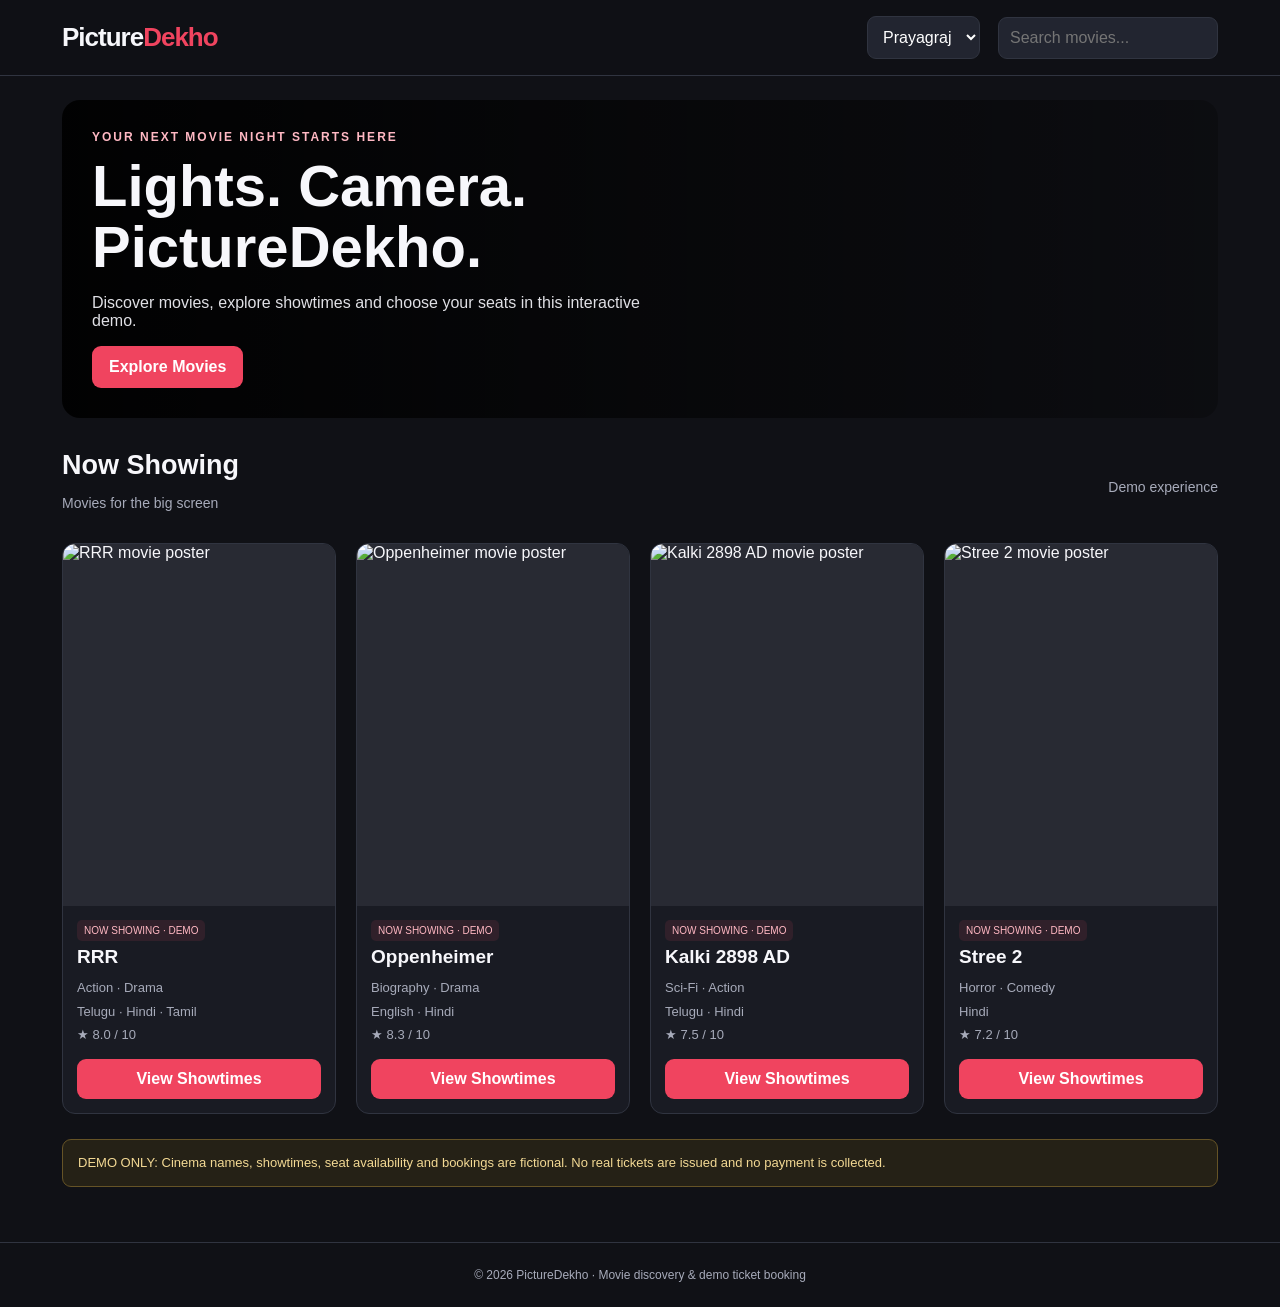
==== index.html @ c1b550b9 "Create index.html" ====
<!DOCTYPE html>
<html lang="en">
<head>
<meta charset="UTF-8">
<meta name="viewport" content="width=device-width, initial-scale=1.0">
<title>PictureDekho - Movies & Showtimes</title>
<meta name="description" content="Discover movies and explore demo cinema showtimes with PictureDekho.">

<style>
:root {
  --bg: #101116;
  --panel: #191b23;
  --panel2: #222530;
  --text: #f7f7fb;
  --muted: #a7abba;
  --red: #f0445f;
  --line: #303440;
  --green: #20a36a;
}
* { box-sizing: border-box; }
body {
  margin: 0;
  background: var(--bg);
  color: var(--text);
  font-family: Arial, Helvetica, sans-serif;
}
button, input, select { font: inherit; }
button { cursor: pointer; }
.top {
  position: sticky;
  top: 0;
  z-index: 5;
  background: rgba(16,17,22,.96);
  border-bottom: 1px solid var(--line);
}
.nav {
  max-width: 1200px;
  margin: auto;
  padding: 16px 22px;
  display: flex;
  align-items: center;
  gap: 18px;
}
.brand {
  font-size: 26px;
  font-weight: 900;
  letter-spacing: -1px;
  white-space: nowrap;
}
.brand span { color: var(--red); }
.city, .search {
  background: var(--panel2);
  border: 1px solid var(--line);
  color: white;
  padding: 11px;
  border-radius: 9px;
}
.city { margin-left: auto; }
.search { width: 220px; outline: none; }
.hero {
  max-width: 1200px;
  margin: 24px auto 10px;
  padding: 0 22px;
}
.hero-banner {
  min-height: 300px;
  border-radius: 18px;
  overflow: hidden;
  display: flex;
  align-items: end;
  padding: 30px;
  background:
    linear-gradient(90deg,rgba(0,0,0,.92),rgba(0,0,0,.25)),
    url("https://images.unsplash.com/photo-1489599849927-2ee91cede3ba?auto=format&fit=crop&w=1800&q=85")
    center/cover;
}
.eyebrow {
  color: #ffb8c3;
  text-transform: uppercase;
  font-size: 12px;
  font-weight: bold;
  letter-spacing: 2px;
}
.hero h1 {
  font-size: clamp(34px,5vw,58px);
  line-height: 1.05;
  margin: 12px 0;
}
.hero p { color: #e0e0e5; max-width: 560px; }
.primary, .secondary {
  border: 0;
  border-radius: 9px;
  padding: 12px 17px;
  font-weight: bold;
}
.primary { background: var(--red); color: white; }
.primary:hover { background: #d92e4b; }
.secondary {
  background: var(--panel2);
  color: white;
  border: 1px solid var(--line);
}
main {
  max-width: 1200px;
  margin: 32px auto;
  padding: 0 22px;
}
.section-head {
  display: flex;
  align-items: center;
  justify-content: space-between;
  margin-bottom: 18px;
  gap: 16px;
}
.section-head h2 { margin: 0; font-size: 27px; }
.section-head p { color: var(--muted); font-size: 14px; }
.muted { color: var(--muted); font-size: 14px; }
.movies {
  display: grid;
  grid-template-columns: repeat(4,minmax(0,1fr));
  gap: 20px;
}
.movie {
  background: var(--panel);
  border: 1px solid var(--line);
  border-radius: 13px;
  overflow: hidden;
  transition: transform .2s;
}
.movie:hover { transform: translateY(-4px); }
.poster {
  width: 100%;
  aspect-ratio: 3/4;
  object-fit: cover;
  display: block;
  background: #282a33;
}
.movie-info { padding: 14px; }
.movie h3 { margin: 8px 0; font-size: 19px; }
.meta {
  font-size: 13px;
  line-height: 1.8;
  color: var(--muted);
  margin-bottom: 12px;
}
.movie .primary { width: 100%; padding: 11px; }
.pill {
  font-size: 10px;
  background: #30202a;
  color: #ffb8c3;
  border-radius: 5px;
  padding: 5px 7px;
}
.notice {
  margin: 25px 0;
  background: #252116;
  border: 1px solid #655326;
  color: #f3d994;
  padding: 13px 15px;
  border-radius: 9px;
  font-size: 13px;
  line-height: 1.6;
}
.booking {
  display: none;
  margin-top: 28px;
  padding: 22px;
  background: var(--panel);
  border: 1px solid var(--line);
  border-radius: 15px;
}
.booking.show { display: block; }
.booking-top {
  display: flex;
  justify-content: space-between;
  gap: 12px;
  align-items: start;
}
.booking h2 { margin: 0 0 8px; }
.cinemas { display: grid; gap: 12px; margin-top: 18px; }
.cinema {
  background: #20222c;
  border: 1px solid var(--line);
  border-radius: 10px;
  padding: 15px;
}
.cinema-head {
  display: flex;
  justify-content: space-between;
  gap: 12px;
  margin-bottom: 13px;
  font-weight: bold;
}
.shows { display: flex; gap: 9px; flex-wrap: wrap; }
.showtime {
  border: 1px solid #3b8068;
  background: #142a23;
  color: #81e4bb;
  border-radius: 8px;
  padding: 10px 13px;
}
.showtime.active {
  background: var(--green);
  color: white;
}
.seat-area {
  display: none;
  margin-top: 22px;
  border-top: 1px solid var(--line);
  padding-top: 22px;
}
.seat-area.show { display: block; }
.screen {
  height: 7px;
  max-width: 520px;
  margin: 24px auto 10px;
  border-radius: 100%;
  background: #c9d4e8;
  box-shadow: 0 7px 22px #7ea7ff55;
}
.screen-label {
  text-align: center;
  color: var(--muted);
  font-size: 11px;
  letter-spacing: 2px;
}
.seats {
  display: grid;
  grid-template-columns: repeat(10,minmax(24px,36px));
  justify-content: center;
  gap: 8px;
  margin: 24px auto;
}
.seat {
  aspect-ratio: 1;
  border: 1px solid #267e5b;
  border-radius: 6px;
  background: #173d30;
  color: #c5ffe5;
  font-size: 11px;
  padding: 0;
}
.seat.booked {
  background: #6e303a;
  border-color: #a74452;
  color: white;
  cursor: not-allowed;
  font-size: 9px;
}
.seat.selected {
  background: #456be5;
  border-color: #91aaff;
  color: white;
}
.legend {
  display: flex;
  justify-content: center;
  gap: 17px;
  flex-wrap: wrap;
  color: var(--muted);
  font-size: 12px;
}
.legend span { display: flex; align-items: center; gap: 6px; }
.key {
  width: 11px;
  height: 11px;
  border-radius: 3px;
  display: inline-block;
}
.summary {
  max-width: 580px;
  margin: 18px auto 0;
  background: #222530;
  border-radius: 10px;
  padding: 15px;
  display: flex;
  align-items: center;
  justify-content: space-between;
  gap: 12px;
  flex-wrap: wrap;
}
.summary strong { font-size: 20px; }
.footer {
  border-top: 1px solid var(--line);
  margin-top: 55px;
  padding: 25px;
  text-align: center;
  color: var(--muted);
  font-size: 12px;
}
.toast {
  position: fixed;
  bottom: 20px;
  left: 50%;
  transform: translateX(-50%);
  background: white;
  color: #15151b;
  padding: 13px 18px;
  border-radius: 9px;
  box-shadow: 0 10px 40px #0008;
  display: none;
  z-index: 10;
  max-width: 90%;
}
.toast.show { display: block; }
@media(max-width:850px) {
  .movies { grid-template-columns: repeat(2,minmax(0,1fr)); }
  .search { width: 150px; }
  .hero-banner { min-height: 250px; }
}
@media(max-width:520px) {
  .nav { padding: 13px; gap: 10px; flex-wrap: wrap; }
  .brand { font-size: 22px; }
  .city { margin-left: auto; }
  .search { order: 3; width: 100%; }
  .hero, main { padding: 0 13px; }
  .hero-banner { padding: 20px; min-height: 250px; }
  .movies { gap: 12px; }
  .movie-info { padding: 10px; }
  .movie h3 { font-size: 16px; }
  .booking { padding: 14px; }
  .seats {
    gap: 5px;
    grid-template-columns: repeat(10,minmax(22px,30px));
  }
  .seat { font-size: 10px; }
  .seat.booked { font-size: 8px; }
}
</style>
</head>

<body>

<header class="top">
  <nav class="nav">
    <div class="brand">Picture<span>Dekho</span></div>
    <select class="city" aria-label="Select city">
      <option>Prayagraj</option>
      <option>Lucknow</option>
      <option>Delhi</option>
      <option>Mumbai</option>
    </select>
    <input class="search" id="search" placeholder="Search movies..." aria-label="Search movies">
  </nav>
</header>

<section class="hero">
  <div class="hero-banner">
    <div>
      <div class="eyebrow">Your next movie night starts here</div>
      <h1>Lights. Camera.<br>PictureDekho.</h1>
      <p>Discover movies, explore showtimes and choose your seats in this interactive demo.</p>
      <button class="primary" onclick="document.getElementById('movies-title').scrollIntoView({behavior:'smooth'})">
        Explore Movies
      </button>
    </div>
  </div>
</section>

<main>
  <div class="section-head">
    <div>
      <h2 id="movies-title">Now Showing</h2>
      <p>Movies for the big screen</p>
    </div>
    <span class="muted">Demo experience</span>
  </div>

  <div class="movies" id="movies"></div>

  <div class="notice">
    DEMO ONLY: Cinema names, showtimes, seat availability and bookings are fictional.
    No real tickets are issued and no payment is collected.
  </div>

  <section class="booking" id="booking">
    <div class="booking-top">
      <div>
        <h2 id="booking-title">Choose a show</h2>
        <div class="muted" id="booking-subtitle">Select a cinema and showtime.</div>
      </div>
      <button class="secondary" onclick="closeBooking()">Close ✕</button>
    </div>

    <div class="cinemas" id="cinemas"></div>

    <div class="seat-area" id="seat-area">
      <h3 id="seat-heading">Choose your seats</h3>
      <div class="muted" id="seat-subheading">Available seats show only their seat number.</div>

      <div class="screen"></div>
      <div class="screen-label">SCREEN THIS WAY</div>

      <div class="seats" id="seats"></div>

      <div class="legend">
        <span><i class="key" style="background:#173d30;border:1px solid #267e5b"></i>Available</span>
        <span><i class="key" style="background:#6e303a"></i>Booked</span>
        <span><i class="key" style="background:#456be5"></i>Your selection</span>
      </div>

      <div class="summary">
        <div>
          <div class="muted" id="selected-label">No seats selected</div>
          <strong id="total">₹0</strong>
        </div>
        <button class="primary" onclick="confirmBooking()">Confirm demo booking</button>
      </div>
    </div>
  </section>
</main>

<footer class="footer">
  © 2026 PictureDekho · Movie discovery & demo ticket booking
</footer>
<div class="toast" id="toast"></div>

<script>
const movies = [
  {
    id: 1,
    title: "RRR",
    genre: "Action · Drama",
    language: "Telugu · Hindi · Tamil",
    rating: "8.0",
    poster: "https://image.tmdb.org/t/p/w500/wE0I6efAW4cDDmZQWtwD7q5L3j9.jpg"
  },
  {
    id: 2,
    title: "Oppenheimer",
    genre: "Biography · Drama",
    language: "English · Hindi",
    rating: "8.3",
    poster: "https://image.tmdb.org/t/p/w500/ptpr0kGAckfQkJeJIt8st5dglvd.jpg"
  },
  {
    id: 3,
    title: "Kalki 2898 AD",
    genre: "Sci-Fi · Action",
    language: "Telugu · Hindi",
    rating: "7.5",
    poster: "https://image.tmdb.org/t/p/w500/1k4gp0z6Y1H8QJ9pV5w0Q7l3xVQ.jpg"
  },
  {
    id: 4,
    title: "Stree 2",
    genre: "Horror · Comedy",
    language: "Hindi",
    rating: "7.2",
    poster: "https://image.tmdb.org/t/p/w500/4W7g8rT5Q0xZ9fJ2k6vL3bN1mPA.jpg"
  }
];

const cinemas = ["Vedant PVR", "Ashish Palace", "Sangam Palace"];
const times = ["11:00 AM", "2:30 PM", "6:00 PM", "9:15 PM"];

let currentMovie = null;
let currentCinema = "";
let currentTime = "";
let selected = new Set();
let booked = {};
const price = 180;

function loadMovies(filter = "") {
  const root = document.getElementById("movies");
  root.innerHTML = "";

  const found = movies.filter(m =>
    m.title.toLowerCase().includes(filter.toLowerCase())
  );

  if (!found.length) {
    root.innerHTML = '<div class="muted">No movies match your search.</div>';
    return;
  }

  found.forEach(m => {
    const card = document.createElement("article");
    card.className = "movie";

    card.innerHTML = `
      <img class="poster"
        src="${m.poster}"
        alt="${m.title} movie poster"
        loading="lazy"
        onerror="this.onerror=null;this.src='https://images.unsplash.com/photo-1489599849927-2ee91cede3ba?auto=format&fit=crop&w=700&q=80'">

      <div class="movie-info">
        <span class="pill">NOW SHOWING · DEMO</span>
        <h3>${m.title}</h3>
        <div class="meta">
          ${m.genre}<br>
          ${m.language}<br>
          ★ ${m.rating} / 10
        </div>
        <button class="primary" onclick="openMovie(${m.id})">
          View Showtimes
        </button>
      </div>
    `;

    root.appendChild(card);
  });
}

function openMovie(id) {
  currentMovie = movies.find(m => m.id === id);
  selected.clear();

  document.getElementById("booking").classList.add("show");
  document.getElementById("booking-title").textContent =
    currentMovie.title + " — Showtimes";

  document.getElementById("booking-subtitle").textContent =
    currentMovie.genre + " · Fictional demo listings";

  document.getElementById("seat-area").classList.remove("show");

  document.getElementById("cinemas").innerHTML = cinemas.map((c, i) => `
    <div class="cinema">
      <div class="cinema-head">
        <span>${c}</span>
        <span class="muted">Screen ${i + 1} · Demo</span>
      </div>
      <div class="shows">
        ${times.map(t => `
          <button class="showtime" onclick="chooseShow('${c}','${t}',this)">
            ${t}
          </button>
        `).join("")}
      </div>
    </div>
  `).join("");

  document.getElementById("booking").scrollIntoView({
    behavior: "smooth",
    block: "start"
  });
}

function chooseShow(cinema, time, button) {
  currentCinema = cinema;
  currentTime = time;
  selected.clear();

  document.querySelectorAll(".showtime").forEach(b =>
    b.classList.remove("active")
  );

  button.classList.add("active");
  document.getElementById("seat-area").classList.add("show");

  document.getElementById("seat-heading").textContent =
    cinema + " · " + time;

  document.getElementById("seat-subheading").textContent =
    "Movie: " + currentMovie.title + " · ₹" + price + " per seat · Demo only";

  renderSeats();

  document.getElementById("seat-area").scrollIntoView({
    behavior: "smooth",
    block: "nearest"
  });
}

function showKey() {
  return currentMovie.id + "|" + currentCinema + "|" + currentTime;
}

function renderSeats() {
  const root = document.getElementById("seats");
  root.innerHTML = "";

  const key = showKey();

  if (!booked[key]) {
    booked[key] = new Set(["A3", "B7", "C5", "D2", "E9", "F4"]);
  }

  const rows = "ABCDEF";

  for (const r of rows) {
    for (let n = 1; n <= 10; n++) {
      const id = r + n;
      const b = document.createElement("button");

      b.className = "seat";
      b.textContent = id;
      b.setAttribute("aria-label", "Seat " + id);

      if (booked[key].has(id)) {
        b.classList.add("booked");
        b.textContent = "BOOKED";
        b.disabled = true;
        b.title = "This seat is booked in the demo";
      } else if (selected.has(id)) {
        b.classList.add("selected");
        b.title = "Click to deselect";
      } else {
        b.title = "Available seat " + id;
      }

      b.onclick = () => {
        if (selected.has(id)) {
          selected.delete(id);
        } else {
          selected.add(id);
        }
        renderSeats();
      };

      root.appendChild(b);
    }
  }

  document.getElementById("selected-label").textContent =
    selected.size ? Array.from(selected).sort().join(", ") : "No seats selected";

  document.getElementById("total").textContent =
    "₹" + (selected.size * price);
}

function confirmBooking() {
  if (!selected.size) {
    toast("Please select at least one available seat.");
    return;
  }

  const key = showKey();
  const seats = Array.from(selected).sort();

  selected.forEach(s => booked[key].add(s));

  const code = "PD" + Math.random().toString(36).slice(2, 7).toUpperCase();

  selected.clear();
  renderSeats();

  toast(
    "Demo booking confirmed! " + seats.join(", ") +
    " · Booking ID " + code
  );

  document.getElementById("booking-subtitle").textContent =
    "Demo booking saved in this page · " + currentCinema + " · " + currentTime;
}

function closeBooking() {
  document.getElementById("booking").classList.remove("show");
}

let toastTimer;

function toast(msg) {
  const t = document.getElementById("toast");
  t.textContent = msg;
  t.classList.add("show");

  clearTimeout(toastTimer);
  toastTimer = setTimeout(() => t.classList.remove("show"), 3500);
}

document.getElementById("search").addEventListener("input", e => {
  loadMovies(e.target.value);
});

loadMovies();
</script>
</body>
</html>
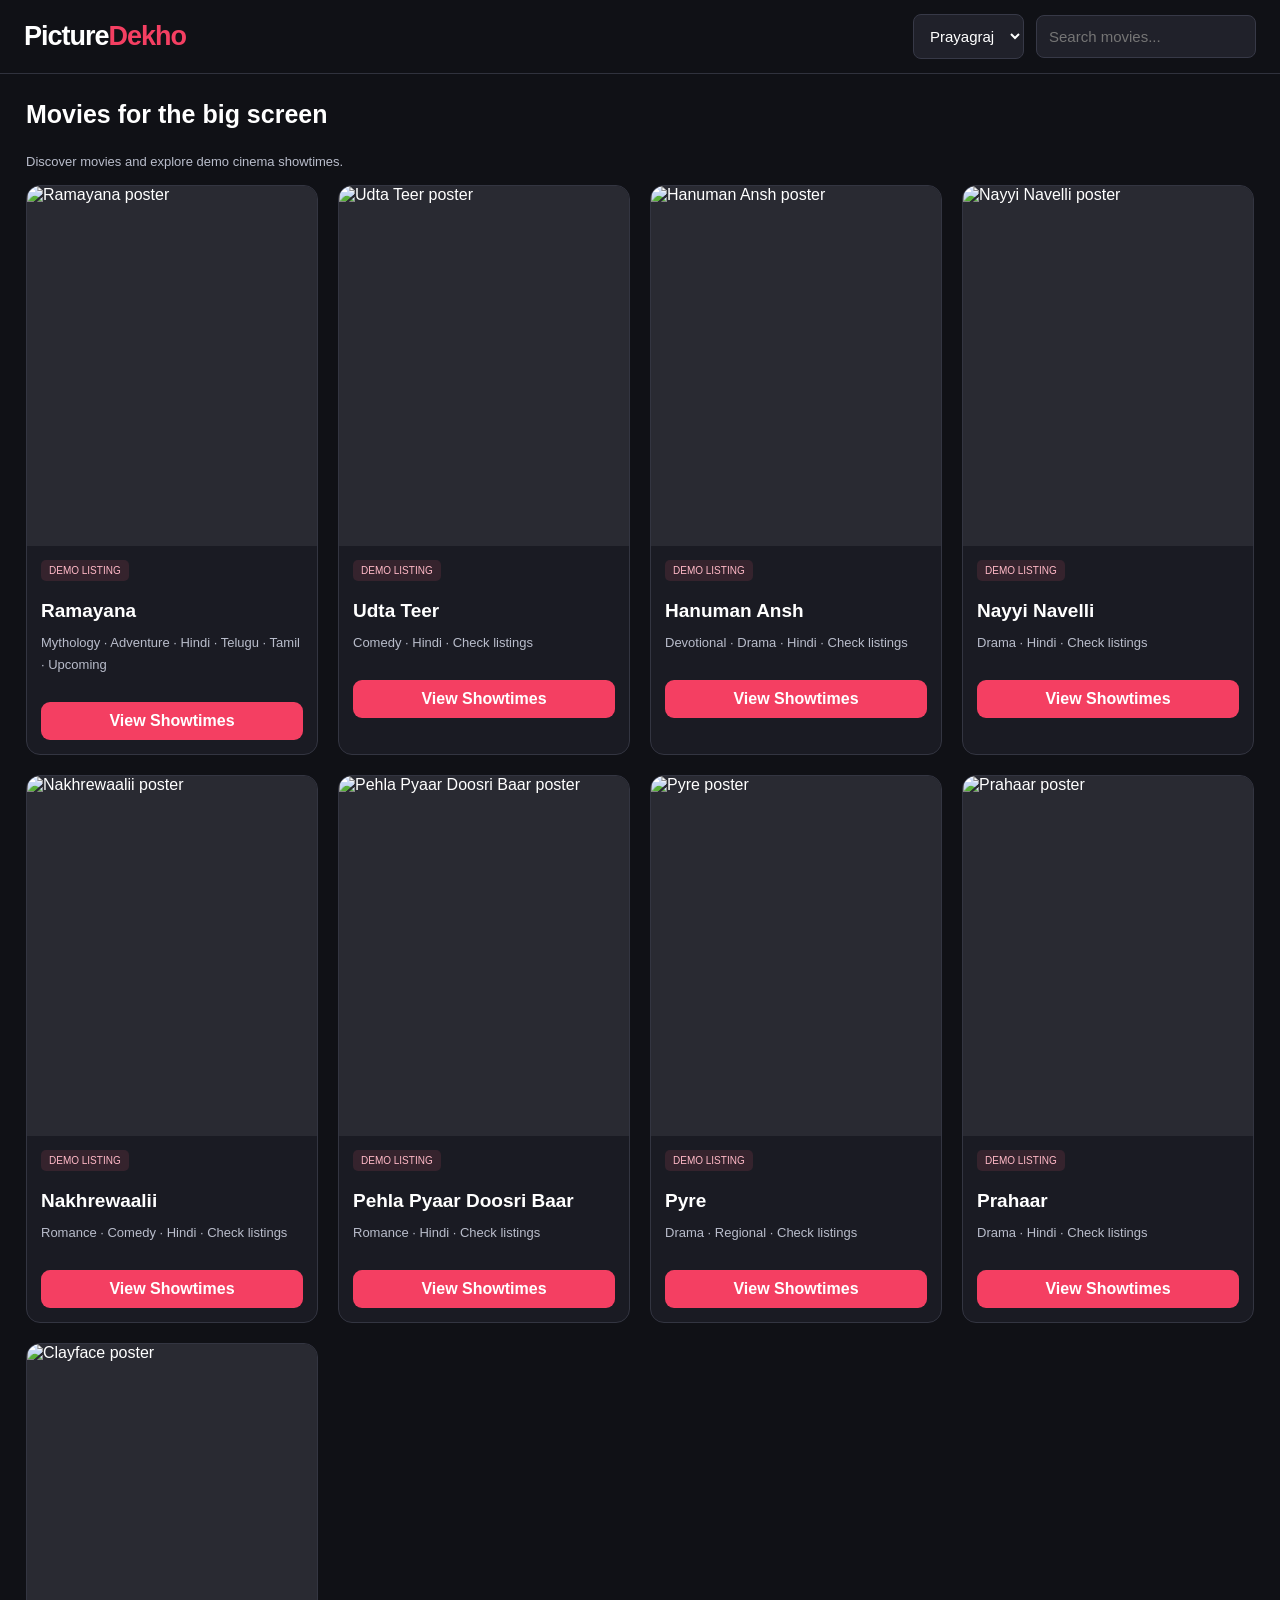
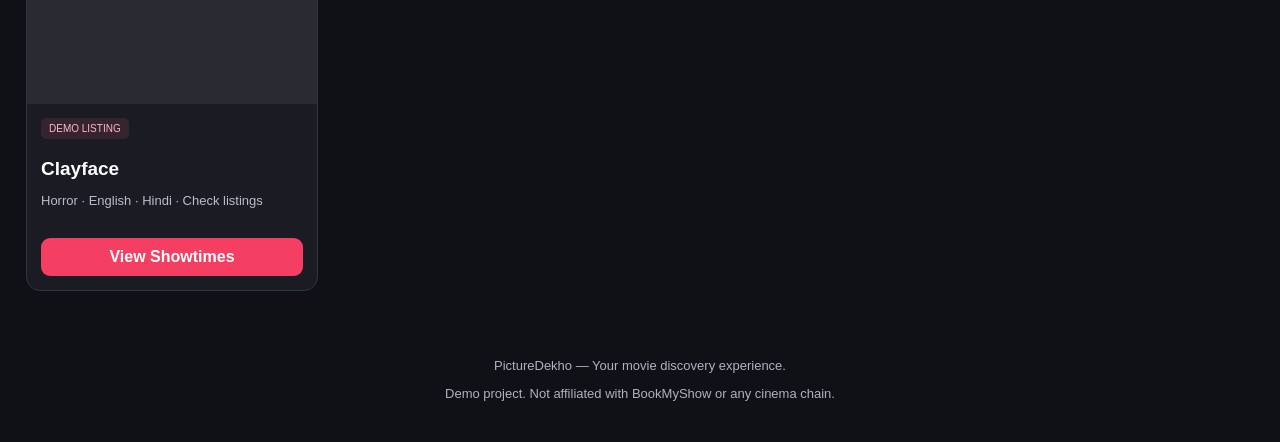
==== commit fe2c07cd: "Update index.html" ====
--- a/index.html
+++ b/index.html
@@ -2,671 +2,538 @@
 <!DOCTYPE html>
 <html lang="en">
 <head>
-<meta charset="UTF-8">
-<meta name="viewport" content="width=device-width, initial-scale=1.0">
-<title>PictureDekho - Movies & Showtimes</title>
-<meta name="description" content="Discover movies and explore demo cinema showtimes with PictureDekho.">
-
-<style>
-:root {
-  --bg: #101116;
-  --panel: #191b23;
-  --panel2: #222530;
-  --text: #f7f7fb;
-  --muted: #a7abba;
-  --red: #f0445f;
-  --line: #303440;
-  --green: #20a36a;
-}
-* { box-sizing: border-box; }
-body {
-  margin: 0;
-  background: var(--bg);
-  color: var(--text);
-  font-family: Arial, Helvetica, sans-serif;
-}
-button, input, select { font: inherit; }
-button { cursor: pointer; }
-.top {
-  position: sticky;
-  top: 0;
-  z-index: 5;
-  background: rgba(16,17,22,.96);
-  border-bottom: 1px solid var(--line);
-}
-.nav {
-  max-width: 1200px;
-  margin: auto;
-  padding: 16px 22px;
-  display: flex;
-  align-items: center;
-  gap: 18px;
-}
-.brand {
-  font-size: 26px;
-  font-weight: 900;
-  letter-spacing: -1px;
-  white-space: nowrap;
-}
-.brand span { color: var(--red); }
-.city, .search {
-  background: var(--panel2);
-  border: 1px solid var(--line);
-  color: white;
-  padding: 11px;
-  border-radius: 9px;
-}
-.city { margin-left: auto; }
-.search { width: 220px; outline: none; }
-.hero {
-  max-width: 1200px;
-  margin: 24px auto 10px;
-  padding: 0 22px;
-}
-.hero-banner {
-  min-height: 300px;
-  border-radius: 18px;
-  overflow: hidden;
-  display: flex;
-  align-items: end;
-  padding: 30px;
-  background:
-    linear-gradient(90deg,rgba(0,0,0,.92),rgba(0,0,0,.25)),
-    url("https://images.unsplash.com/photo-1489599849927-2ee91cede3ba?auto=format&fit=crop&w=1800&q=85")
-    center/cover;
-}
-.eyebrow {
-  color: #ffb8c3;
-  text-transform: uppercase;
-  font-size: 12px;
-  font-weight: bold;
-  letter-spacing: 2px;
-}
-.hero h1 {
-  font-size: clamp(34px,5vw,58px);
-  line-height: 1.05;
-  margin: 12px 0;
-}
-.hero p { color: #e0e0e5; max-width: 560px; }
-.primary, .secondary {
-  border: 0;
-  border-radius: 9px;
-  padding: 12px 17px;
-  font-weight: bold;
-}
-.primary { background: var(--red); color: white; }
-.primary:hover { background: #d92e4b; }
-.secondary {
-  background: var(--panel2);
-  color: white;
-  border: 1px solid var(--line);
-}
-main {
-  max-width: 1200px;
-  margin: 32px auto;
-  padding: 0 22px;
-}
-.section-head {
-  display: flex;
-  align-items: center;
-  justify-content: space-between;
-  margin-bottom: 18px;
-  gap: 16px;
-}
-.section-head h2 { margin: 0; font-size: 27px; }
-.section-head p { color: var(--muted); font-size: 14px; }
-.muted { color: var(--muted); font-size: 14px; }
-.movies {
-  display: grid;
-  grid-template-columns: repeat(4,minmax(0,1fr));
-  gap: 20px;
-}
-.movie {
-  background: var(--panel);
-  border: 1px solid var(--line);
-  border-radius: 13px;
-  overflow: hidden;
-  transition: transform .2s;
-}
-.movie:hover { transform: translateY(-4px); }
-.poster {
-  width: 100%;
-  aspect-ratio: 3/4;
-  object-fit: cover;
-  display: block;
-  background: #282a33;
-}
-.movie-info { padding: 14px; }
-.movie h3 { margin: 8px 0; font-size: 19px; }
-.meta {
-  font-size: 13px;
-  line-height: 1.8;
-  color: var(--muted);
-  margin-bottom: 12px;
-}
-.movie .primary { width: 100%; padding: 11px; }
-.pill {
-  font-size: 10px;
-  background: #30202a;
-  color: #ffb8c3;
-  border-radius: 5px;
-  padding: 5px 7px;
-}
-.notice {
-  margin: 25px 0;
-  background: #252116;
-  border: 1px solid #655326;
-  color: #f3d994;
-  padding: 13px 15px;
-  border-radius: 9px;
-  font-size: 13px;
-  line-height: 1.6;
-}
-.booking {
-  display: none;
-  margin-top: 28px;
-  padding: 22px;
-  background: var(--panel);
-  border: 1px solid var(--line);
-  border-radius: 15px;
-}
-.booking.show { display: block; }
-.booking-top {
-  display: flex;
-  justify-content: space-between;
-  gap: 12px;
-  align-items: start;
-}
-.booking h2 { margin: 0 0 8px; }
-.cinemas { display: grid; gap: 12px; margin-top: 18px; }
-.cinema {
-  background: #20222c;
-  border: 1px solid var(--line);
-  border-radius: 10px;
-  padding: 15px;
-}
-.cinema-head {
-  display: flex;
-  justify-content: space-between;
-  gap: 12px;
-  margin-bottom: 13px;
-  font-weight: bold;
-}
-.shows { display: flex; gap: 9px; flex-wrap: wrap; }
-.showtime {
-  border: 1px solid #3b8068;
-  background: #142a23;
-  color: #81e4bb;
-  border-radius: 8px;
-  padding: 10px 13px;
-}
-.showtime.active {
-  background: var(--green);
-  color: white;
-}
-.seat-area {
-  display: none;
-  margin-top: 22px;
-  border-top: 1px solid var(--line);
-  padding-top: 22px;
-}
-.seat-area.show { display: block; }
-.screen {
-  height: 7px;
-  max-width: 520px;
-  margin: 24px auto 10px;
-  border-radius: 100%;
-  background: #c9d4e8;
-  box-shadow: 0 7px 22px #7ea7ff55;
-}
-.screen-label {
-  text-align: center;
-  color: var(--muted);
-  font-size: 11px;
-  letter-spacing: 2px;
-}
-.seats {
-  display: grid;
-  grid-template-columns: repeat(10,minmax(24px,36px));
-  justify-content: center;
-  gap: 8px;
-  margin: 24px auto;
-}
-.seat {
-  aspect-ratio: 1;
-  border: 1px solid #267e5b;
-  border-radius: 6px;
-  background: #173d30;
-  color: #c5ffe5;
-  font-size: 11px;
-  padding: 0;
-}
-.seat.booked {
-  background: #6e303a;
-  border-color: #a74452;
-  color: white;
-  cursor: not-allowed;
-  font-size: 9px;
-}
-.seat.selected {
-  background: #456be5;
-  border-color: #91aaff;
-  color: white;
-}
-.legend {
-  display: flex;
-  justify-content: center;
-  gap: 17px;
-  flex-wrap: wrap;
-  color: var(--muted);
-  font-size: 12px;
-}
-.legend span { display: flex; align-items: center; gap: 6px; }
-.key {
-  width: 11px;
-  height: 11px;
-  border-radius: 3px;
-  display: inline-block;
-}
-.summary {
-  max-width: 580px;
-  margin: 18px auto 0;
-  background: #222530;
-  border-radius: 10px;
-  padding: 15px;
-  display: flex;
-  align-items: center;
-  justify-content: space-between;
-  gap: 12px;
-  flex-wrap: wrap;
-}
-.summary strong { font-size: 20px; }
-.footer {
-  border-top: 1px solid var(--line);
-  margin-top: 55px;
-  padding: 25px;
-  text-align: center;
-  color: var(--muted);
-  font-size: 12px;
-}
-.toast {
-  position: fixed;
-  bottom: 20px;
-  left: 50%;
-  transform: translateX(-50%);
-  background: white;
-  color: #15151b;
-  padding: 13px 18px;
-  border-radius: 9px;
-  box-shadow: 0 10px 40px #0008;
-  display: none;
-  z-index: 10;
-  max-width: 90%;
-}
-.toast.show { display: block; }
-@media(max-width:850px) {
-  .movies { grid-template-columns: repeat(2,minmax(0,1fr)); }
-  .search { width: 150px; }
-  .hero-banner { min-height: 250px; }
-}
-@media(max-width:520px) {
-  .nav { padding: 13px; gap: 10px; flex-wrap: wrap; }
-  .brand { font-size: 22px; }
-  .city { margin-left: auto; }
-  .search { order: 3; width: 100%; }
-  .hero, main { padding: 0 13px; }
-  .hero-banner { padding: 20px; min-height: 250px; }
-  .movies { gap: 12px; }
-  .movie-info { padding: 10px; }
-  .movie h3 { font-size: 16px; }
-  .booking { padding: 14px; }
-  .seats {
-    gap: 5px;
-    grid-template-columns: repeat(10,minmax(22px,30px));
-  }
-  .seat { font-size: 10px; }
-  .seat.booked { font-size: 8px; }
-}
-</style>
+  <meta charset="UTF-8">
+  <meta name="viewport" content="width=device-width, initial-scale=1.0">
+
+  <title>PictureDekho - Movies, Showtimes & Tickets</title>
+
+  <meta name="description" content="Explore movies, browse demo cinema showtimes and select seats on PictureDekho.">
+  <meta name="theme-color" content="#101116">
+
+  <link rel="stylesheet" href="style.css">
+
+  <style>
+    /* Core layout to ensure the booking interface is visible */
+    body {
+      margin: 0;
+      background: #101116;
+      color: #fff;
+      font-family: Arial, sans-serif;
+    }
+
+    header {
+      position: sticky;
+      top: 0;
+      z-index: 10;
+      display: flex;
+      align-items: center;
+      justify-content: space-between;
+      gap: 16px;
+      padding: 14px 24px;
+      background: #101116;
+      border-bottom: 1px solid #30323d;
+    }
+
+    .brand {
+      font-size: 27px;
+      font-weight: 800;
+      color: white;
+      text-decoration: none;
+    }
+
+    .brand span {
+      color: #f43f62;
+    }
+
+    .header-controls {
+      display: flex;
+      align-items: center;
+      gap: 12px;
+    }
+
+    select, input {
+      padding: 12px;
+      color: white;
+      background: #20212a;
+      border: 1px solid #373947;
+      border-radius: 8px;
+      font-size: 15px;
+    }
+
+    input {
+      width: min(220px, 35vw);
+    }
+
+    main {
+      max-width: 1400px;
+      margin: auto;
+      padding: 26px;
+    }
+
+    .section-heading {
+      margin: 0 0 22px;
+      font-size: 25px;
+    }
+
+    #movies {
+      display: grid;
+      grid-template-columns: repeat(4, minmax(0, 1fr));
+      gap: 20px;
+    }
+
+    .movie {
+      overflow: hidden;
+      background: #1a1b23;
+      border: 1px solid #333541;
+      border-radius: 14px;
+    }
+
+    .poster {
+      display: block;
+      width: 100%;
+      height: 360px;
+      object-fit: cover;
+      background: #292a32;
+    }
+
+    .movie-info {
+      padding: 14px;
+    }
+
+    .pill {
+      display: inline-block;
+      padding: 5px 8px;
+      color: #ffb9c7;
+      background: #35232d;
+      border-radius: 5px;
+      font-size: 10px;
+      text-transform: uppercase;
+    }
+
+    .movie h3 {
+      margin: 10px 0;
+      font-size: 19px;
+    }
+
+    .meta, .muted {
+      color: #b9bdcb;
+      font-size: 13px;
+      line-height: 1.7;
+    }
+
+    button {
+      cursor: pointer;
+      font: inherit;
+    }
+
+    .primary {
+      width: 100%;
+      margin-top: 14px;
+      padding: 12px;
+      color: white;
+      background: #f43f62;
+      border: 0;
+      border-radius: 9px;
+      font-weight: 700;
+    }
+
+    .primary:hover {
+      background: #df2d51;
+    }
+
+    #booking {
+      display: none;
+      margin-top: 38px;
+      padding: 22px;
+      background: #1a1b23;
+      border: 1px solid #343643;
+      border-radius: 14px;
+    }
+
+    #booking.show, #seat-area.show {
+      display: block;
+    }
+
+    .booking-top {
+      display: flex;
+      align-items: flex-start;
+      justify-content: space-between;
+      gap: 15px;
+    }
+
+    .close-button {
+      padding: 8px 12px;
+      color: white;
+      background: #30313b;
+      border: 1px solid #444654;
+      border-radius: 8px;
+    }
+
+    #booking-subtitle, #seat-subheading {
+      color: #b9bdcb;
+      line-height: 1.6;
+    }
+
+    .demo-notice {
+      margin: 16px 0;
+      padding: 12px;
+      color: #ffe3a1;
+      background: #30291b;
+      border-radius: 8px;
+      font-size: 13px;
+      line-height: 1.6;
+    }
+
+    .cinema {
+      margin-top: 16px;
+      padding: 16px;
+      background: #22232d;
+      border: 1px solid #373947;
+      border-radius: 10px;
+    }
+
+    .cinema-head {
+      display: flex;
+      justify-content: space-between;
+      gap: 12px;
+      margin-bottom: 14px;
+      font-weight: 700;
+    }
+
+    .shows {
+      display: flex;
+      flex-wrap: wrap;
+      gap: 10px;
+    }
+
+    .showtime {
+      padding: 10px 14px;
+      color: #9ce3b1;
+      background: #1b2724;
+      border: 1px solid #367354;
+      border-radius: 8px;
+    }
+
+    .showtime.active {
+      color: white;
+      background: #e83d61;
+      border-color: #e83d61;
+    }
+
+    #seat-area {
+      display: none;
+      margin-top: 28px;
+    }
+
+    .screen {
+      max-width: 420px;
+      margin: 28px auto;
+      padding: 12px;
+      color: #d6d8e2;
+      background: #30313b;
+      border-radius: 50% 50% 8px 8px / 25% 25% 8px 8px;
+      text-align: center;
+      letter-spacing: 4px;
+      font-size: 12px;
+    }
+
+    .seat-legend {
+      display: flex;
+      flex-wrap: wrap;
+      justify-content: center;
+      gap: 16px;
+      margin: 20px 0;
+      color: #d4d6e0;
+      font-size: 12px;
+    }
+
+    .legend-item {
+      display: flex;
+      align-items: center;
+      gap: 7px;
+    }
+
+    .legend-box {
+      width: 15px;
+      height: 15px;
+      background: #252731;
+      border: 1px solid #777b8b;
+      border-radius: 4px;
+    }
+
+    .legend-box.booked {
+      background: #777b85;
+      border-color: #777b85;
+    }
+
+    .legend-box.selected {
+      background: #f43f62;
+      border-color: #f43f62;
+    }
+
+    #seats {
+      display: grid;
+      grid-template-columns: repeat(10, minmax(0, 1fr));
+      gap: 9px;
+      max-width: 540px;
+      margin: auto;
+    }
+
+    .seat {
+      min-width: 0;
+      min-height: 36px;
+      padding: 5px 1px;
+      color: #e2e5ef;
+      background: #252731;
+      border: 1px solid #727687;
+      border-radius: 5px;
+      font-size: 11px;
+    }
+
+    .seat:hover:not(:disabled) {
+      border-color: #f43f62;
+    }
+
+    .seat.selected {
+      color: white;
+      background: #f43f62;
+      border-color: #f43f62;
+    }
+
+    .seat.booked {
+      overflow: hidden;
+      color: white;
+      background: #777b85;
+      border-color: #777b85;
+      font-size: 8px;
+      cursor: not-allowed;
+    }
+
+    .summary {
+      max-width: 540px;
+      margin: 24px auto 0;
+      padding: 18px;
+      background: #242530;
+      border-radius: 10px;
+    }
+
+    .summary-row {
+      display: flex;
+      justify-content: space-between;
+      gap: 10px;
+      margin: 10px 0;
+    }
+
+    #selected-label {
+      overflow-wrap: anywhere;
+      text-align: right;
+    }
+
+    .empty {
+      grid-column: 1 / -1;
+      padding: 25px;
+      color: #c5c8d3;
+    }
+
+    #toast {
+      display: none;
+      position: fixed;
+      right: 20px;
+      bottom: 20px;
+      z-index: 20;
+      max-width: 350px;
+      padding: 16px;
+      color: white;
+      background: #30313b;
+      border: 1px solid #515362;
+      border-radius: 10px;
+      box-shadow: 0 8px 30px #0006;
+    }
+
+    #toast.show {
+      display: block;
+    }
+
+    footer {
+      padding: 28px 20px;
+      color: #aeb2c1;
+      text-align: center;
+      font-size: 13px;
+    }
+
+    @media (max-width: 900px) {
+      #movies {
+        grid-template-columns: repeat(2, minmax(0, 1fr));
+      }
+
+      .poster {
+        height: 300px;
+      }
+    }
+
+    @media (max-width: 520px) {
+      header {
+        padding: 12px;
+        flex-wrap: wrap;
+      }
+
+      .brand {
+        font-size: 23px;
+      }
+
+      .header-controls {
+        width: 100%;
+      }
+
+      .header-controls select {
+        max-width: 115px;
+      }
+
+      .header-controls input {
+        flex: 1;
+        width: 100%;
+        min-width: 0;
+      }
+
+      main {
+        padding: 16px 10px;
+      }
+
+      #movies {
+        gap: 10px;
+      }
+
+      .poster {
+        height: 230px;
+      }
+
+      .movie-info {
+        padding: 10px;
+      }
+
+      .movie h3 {
+        font-size: 16px;
+      }
+
+      #booking {
+        padding: 14px 10px;
+      }
+
+      #seats {
+        gap: 5px;
+      }
+
+      .seat {
+        min-height: 32px;
+        font-size: 9px;
+      }
+
+      .seat.booked {
+        font-size: 6px;
+      }
+    }
+  </style>
 </head>
 
 <body>
 
-<header class="top">
-  <nav class="nav">
-    <div class="brand">Picture<span>Dekho</span></div>
-    <select class="city" aria-label="Select city">
-      <option>Prayagraj</option>
-      <option>Lucknow</option>
-      <option>Delhi</option>
-      <option>Mumbai</option>
-    </select>
-    <input class="search" id="search" placeholder="Search movies..." aria-label="Search movies">
-  </nav>
-</header>
-
-<section class="hero">
-  <div class="hero-banner">
-    <div>
-      <div class="eyebrow">Your next movie night starts here</div>
-      <h1>Lights. Camera.<br>PictureDekho.</h1>
-      <p>Discover movies, explore showtimes and choose your seats in this interactive demo.</p>
-      <button class="primary" onclick="document.getElementById('movies-title').scrollIntoView({behavior:'smooth'})">
-        Explore Movies
-      </button>
+  <header>
+    <a class="brand" href="./">Picture<span>Dekho</span></a>
+
+    <div class="header-controls">
+      <select id="city" aria-label="Select city">
+        <option value="Prayagraj">Prayagraj</option>
+      </select>
+
+      <input
+        id="search"
+        type="search"
+        placeholder="Search movies..."
+        aria-label="Search movies"
+      >
     </div>
-  </div>
-</section>
-
-<main>
-  <div class="section-head">
-    <div>
-      <h2 id="movies-title">Now Showing</h2>
-      <p>Movies for the big screen</p>
-    </div>
-    <span class="muted">Demo experience</span>
-  </div>
-
-  <div class="movies" id="movies"></div>
-
-  <div class="notice">
-    DEMO ONLY: Cinema names, showtimes, seat availability and bookings are fictional.
-    No real tickets are issued and no payment is collected.
-  </div>
-
-  <section class="booking" id="booking">
-    <div class="booking-top">
-      <div>
-        <h2 id="booking-title">Choose a show</h2>
-        <div class="muted" id="booking-subtitle">Select a cinema and showtime.</div>
+  </header>
+
+  <main>
+    <section id="home">
+      <h1 class="section-heading">Movies for the big screen</h1>
+      <p class="meta">
+        Discover movies and explore demo cinema showtimes.
+      </p>
+
+      <div id="movies">
+        <p class="empty">Loading movies...</p>
       </div>
-      <button class="secondary" onclick="closeBooking()">Close ✕</button>
-    </div>
-
-    <div class="cinemas" id="cinemas"></div>
-
-    <div class="seat-area" id="seat-area">
-      <h3 id="seat-heading">Choose your seats</h3>
-      <div class="muted" id="seat-subheading">Available seats show only their seat number.</div>
-
-      <div class="screen"></div>
-      <div class="screen-label">SCREEN THIS WAY</div>
-
-      <div class="seats" id="seats"></div>
-
-      <div class="legend">
-        <span><i class="key" style="background:#173d30;border:1px solid #267e5b"></i>Available</span>
-        <span><i class="key" style="background:#6e303a"></i>Booked</span>
-        <span><i class="key" style="background:#456be5"></i>Your selection</span>
-      </div>
-
-      <div class="summary">
+    </section>
+
+    <section id="booking" aria-live="polite">
+      <div class="booking-top">
         <div>
-          <div class="muted" id="selected-label">No seats selected</div>
-          <strong id="total">₹0</strong>
+          <h2 id="booking-title">Select a movie</h2>
+          <p id="booking-subtitle"></p>
         </div>
-        <button class="primary" onclick="confirmBooking()">Confirm demo booking</button>
-      </div>
-    </div>
-  </section>
-</main>
-
-<footer class="footer">
-  © 2026 PictureDekho · Movie discovery & demo ticket booking
-</footer>
-<div class="toast" id="toast"></div>
-
-<script>
-const movies = [
-  {
-    id: 1,
-    title: "RRR",
-    genre: "Action · Drama",
-    language: "Telugu · Hindi · Tamil",
-    rating: "8.0",
-    poster: "https://image.tmdb.org/t/p/w500/wE0I6efAW4cDDmZQWtwD7q5L3j9.jpg"
-  },
-  {
-    id: 2,
-    title: "Oppenheimer",
-    genre: "Biography · Drama",
-    language: "English · Hindi",
-    rating: "8.3",
-    poster: "https://image.tmdb.org/t/p/w500/ptpr0kGAckfQkJeJIt8st5dglvd.jpg"
-  },
-  {
-    id: 3,
-    title: "Kalki 2898 AD",
-    genre: "Sci-Fi · Action",
-    language: "Telugu · Hindi",
-    rating: "7.5",
-    poster: "https://image.tmdb.org/t/p/w500/1k4gp0z6Y1H8QJ9pV5w0Q7l3xVQ.jpg"
-  },
-  {
-    id: 4,
-    title: "Stree 2",
-    genre: "Horror · Comedy",
-    language: "Hindi",
-    rating: "7.2",
-    poster: "https://image.tmdb.org/t/p/w500/4W7g8rT5Q0xZ9fJ2k6vL3bN1mPA.jpg"
-  }
-];
-
-const cinemas = ["Vedant PVR", "Ashish Palace", "Sangam Palace"];
-const times = ["11:00 AM", "2:30 PM", "6:00 PM", "9:15 PM"];
-
-let currentMovie = null;
-let currentCinema = "";
-let currentTime = "";
-let selected = new Set();
-let booked = {};
-const price = 180;
-
-function loadMovies(filter = "") {
-  const root = document.getElementById("movies");
-  root.innerHTML = "";
-
-  const found = movies.filter(m =>
-    m.title.toLowerCase().includes(filter.toLowerCase())
-  );
-
-  if (!found.length) {
-    root.innerHTML = '<div class="muted">No movies match your search.</div>';
-    return;
-  }
-
-  found.forEach(m => {
-    const card = document.createElement("article");
-    card.className = "movie";
-
-    card.innerHTML = `
-      <img class="poster"
-        src="${m.poster}"
-        alt="${m.title} movie poster"
-        loading="lazy"
-        onerror="this.onerror=null;this.src='https://images.unsplash.com/photo-1489599849927-2ee91cede3ba?auto=format&fit=crop&w=700&q=80'">
-
-      <div class="movie-info">
-        <span class="pill">NOW SHOWING · DEMO</span>
-        <h3>${m.title}</h3>
-        <div class="meta">
-          ${m.genre}<br>
-          ${m.language}<br>
-          ★ ${m.rating} / 10
-        </div>
-        <button class="primary" onclick="openMovie(${m.id})">
-          View Showtimes
+
+        <button class="close-button" onclick="closeBooking()">
+          Close
         </button>
       </div>
-    `;
-
-    root.appendChild(card);
-  });
-}
-
-function openMovie(id) {
-  currentMovie = movies.find(m => m.id === id);
-  selected.clear();
-
-  document.getElementById("booking").classList.add("show");
-  document.getElementById("booking-title").textContent =
-    currentMovie.title + " — Showtimes";
-
-  document.getElementById("booking-subtitle").textContent =
-    currentMovie.genre + " · Fictional demo listings";
-
-  document.getElementById("seat-area").classList.remove("show");
-
-  document.getElementById("cinemas").innerHTML = cinemas.map((c, i) => `
-    <div class="cinema">
-      <div class="cinema-head">
-        <span>${c}</span>
-        <span class="muted">Screen ${i + 1} · Demo</span>
+
+      <div class="demo-notice">
+        <strong>DEMO BOOKING ONLY</strong><br>
+        Cinema names, showtimes, seat availability and prices on this
+        page are fictional examples. No real cinema ticket is issued.
       </div>
-      <div class="shows">
-        ${times.map(t => `
-          <button class="showtime" onclick="chooseShow('${c}','${t}',this)">
-            ${t}
+
+      <h3>Select a cinema and showtime</h3>
+      <div id="cinemas"></div>
+
+      <section id="seat-area">
+        <h3 id="seat-heading">Choose your seats</h3>
+        <p id="seat-subheading"></p>
+
+        <div class="screen">SCREEN THIS WAY</div>
+
+        <div class="seat-legend">
+          <div class="legend-item">
+            <span class="legend-box"></span> Available
+          </div>
+          <div class="legend-item">
+            <span class="legend-box selected"></span> Selected
+          </div>
+          <div class="legend-item">
+            <span class="legend-box booked"></span> Booked
+          </div>
+        </div>
+
+        <div id="seats"></div>
+
+        <div class="summary">
+          <div class="summary-row">
+            <span>Selected seats</span>
+            <strong id="selected-label">No seats selected</strong>
+          </div>
+
+          <div class="summary-row">
+            <span>Total amount</span>
+            <strong id="total">₹0</strong>
+          </div>
+
+          <button class="primary" onclick="confirmBooking()">
+            Confirm Demo Booking
           </button>
-        `).join("")}
-      </div>
-    </div>
-  `).join("");
-
-  document.getElementById("booking").scrollIntoView({
-    behavior: "smooth",
-    block: "start"
-  });
-}
-
-function chooseShow(cinema, time, button) {
-  currentCinema = cinema;
-  currentTime = time;
-  selected.clear();
-
-  document.querySelectorAll(".showtime").forEach(b =>
-    b.classList.remove("active")
-  );
-
-  button.classList.add("active");
-  document.getElementById("seat-area").classList.add("show");
-
-  document.getElementById("seat-heading").textContent =
-    cinema + " · " + time;
-
-  document.getElementById("seat-subheading").textContent =
-    "Movie: " + currentMovie.title + " · ₹" + price + " per seat · Demo only";
-
-  renderSeats();
-
-  document.getElementById("seat-area").scrollIntoView({
-    behavior: "smooth",
-    block: "nearest"
-  });
-}
-
-function showKey() {
-  return currentMovie.id + "|" + currentCinema + "|" + currentTime;
-}
-
-function renderSeats() {
-  const root = document.getElementById("seats");
-  root.innerHTML = "";
-
-  const key = showKey();
-
-  if (!booked[key]) {
-    booked[key] = new Set(["A3", "B7", "C5", "D2", "E9", "F4"]);
-  }
-
-  const rows = "ABCDEF";
-
-  for (const r of rows) {
-    for (let n = 1; n <= 10; n++) {
-      const id = r + n;
-      const b = document.createElement("button");
-
-      b.className = "seat";
-      b.textContent = id;
-      b.setAttribute("aria-label", "Seat " + id);
-
-      if (booked[key].has(id)) {
-        b.classList.add("booked");
-        b.textContent = "BOOKED";
-        b.disabled = true;
-        b.title = "This seat is booked in the demo";
-      } else if (selected.has(id)) {
-        b.classList.add("selected");
-        b.title = "Click to deselect";
-      } else {
-        b.title = "Available seat " + id;
-      }
-
-      b.onclick = () => {
-        if (selected.has(id)) {
-          selected.delete(id);
-        } else {
-          selected.add(id);
-        }
-        renderSeats();
-      };
-
-      root.appendChild(b);
-    }
-  }
-
-  document.getElementById("selected-label").textContent =
-    selected.size ? Array.from(selected).sort().join(", ") : "No seats selected";
-
-  document.getElementById("total").textContent =
-    "₹" + (selected.size * price);
-}
-
-function confirmBooking() {
-  if (!selected.size) {
-    toast("Please select at least one available seat.");
-    return;
-  }
-
-  const key = showKey();
-  const seats = Array.from(selected).sort();
-
-  selected.forEach(s => booked[key].add(s));
-
-  const code = "PD" + Math.random().toString(36).slice(2, 7).toUpperCase();
-
-  selected.clear();
-  renderSeats();
-
-  toast(
-    "Demo booking confirmed! " + seats.join(", ") +
-    " · Booking ID " + code
-  );
-
-  document.getElementById("booking-subtitle").textContent =
-    "Demo booking saved in this page · " + currentCinema + " · " + currentTime;
-}
-
-function closeBooking() {
-  document.getElementById("booking").classList.remove("show");
-}
-
-let toastTimer;
-
-function toast(msg) {
-  const t = document.getElementById("toast");
-  t.textContent = msg;
-  t.classList.add("show");
-
-  clearTimeout(toastTimer);
-  toastTimer = setTimeout(() => t.classList.remove("show"), 3500);
-}
-
-document.getElementById("search").addEventListener("input", e => {
-  loadMovies(e.target.value);
-});
-
-loadMovies();
-</script>
+        </div>
+      </section>
+    </section>
+  </main>
+
+  <footer>
+    <p>PictureDekho — Your movie discovery experience.</p>
+    <p>Demo project. Not affiliated with BookMyShow or any cinema chain.</p>
+  </footer>
+
+  <div id="toast" role="status" aria-live="polite"></div>
+
+  <script src="script.js"></script>
+
 </body>
 </html>
--- a/style.css
+++ b/style.css
@@ -0,0 +1,467 @@
+
+:root {
+  --bg: #101116;
+  --panel: #191b23;
+  --panel2: #222530;
+  --text: #f7f7fb;
+  --muted: #a7abba;
+  --red: #f0445f;
+  --line: #303440;
+  --green: #20a36a;
+}
+
+* {
+  box-sizing: border-box;
+}
+
+body {
+  margin: 0;
+  background: var(--bg);
+  color: var(--text);
+  font-family: Inter, system-ui, -apple-system, Segoe UI, Roboto, Arial, sans-serif;
+}
+
+button, input, select {
+  font: inherit;
+}
+
+button {
+  cursor: pointer;
+}
+
+.top {
+  position: sticky;
+  top: 0;
+  z-index: 5;
+  background: rgba(16,17,22,.94);
+  backdrop-filter: blur(14px);
+  border-bottom: 1px solid var(--line);
+}
+
+.nav {
+  max-width: 1200px;
+  margin: auto;
+  padding: 16px 22px;
+  display: flex;
+  align-items: center;
+  gap: 22px;
+}
+
+.brand {
+  font-size: 25px;
+  font-weight: 900;
+  letter-spacing: -1px;
+  white-space: nowrap;
+}
+
+.brand span {
+  color: var(--red);
+}
+
+.city {
+  margin-left: auto;
+  background: var(--panel2);
+  border: 1px solid var(--line);
+  color: white;
+  padding: 10px 12px;
+  border-radius: 9px;
+}
+
+.search {
+  background: var(--panel);
+  border: 1px solid var(--line);
+  color: white;
+  padding: 10px 13px;
+  border-radius: 9px;
+  width: 220px;
+  outline: none;
+}
+
+.hero {
+  max-width: 1200px;
+  margin: 24px auto 10px;
+  padding: 0 22px;
+}
+
+.hero-banner {
+  min-height: 280px;
+  border-radius: 18px;
+  overflow: hidden;
+  display: flex;
+  align-items: end;
+  padding: 30px;
+  background:
+    linear-gradient(90deg,rgba(0,0,0,.9),rgba(0,0,0,.28)),
+    url('https://images.unsplash.com/photo-1489599849927-2ee91cede3ba?auto=format&fit=crop&w=1800&q=85')
+    center/cover;
+}
+
+.eyebrow {
+  color: #ffb8c3;
+  text-transform: uppercase;
+  font-size: 12px;
+  font-weight: 800;
+  letter-spacing: 2px;
+}
+
+.hero h1 {
+  font-size: clamp(32px,5vw,56px);
+  line-height: 1.05;
+  margin: 9px 0;
+}
+
+.hero p {
+  color: #e0e0e5;
+  max-width: 560px;
+}
+
+.primary, .secondary {
+  border: 0;
+  border-radius: 9px;
+  padding: 12px 17px;
+  font-weight: 800;
+}
+
+.primary {
+  background: var(--red);
+  color: white;
+}
+
+.primary:hover {
+  background: #d92e4b;
+}
+
+.secondary {
+  background: var(--panel2);
+  color: white;
+  border: 1px solid var(--line);
+}
+
+main {
+  max-width: 1200px;
+  margin: 30px auto;
+  padding: 0 22px;
+}
+
+.section-head {
+  display: flex;
+  align-items: end;
+  justify-content: space-between;
+  gap: 16px;
+  margin-bottom: 17px;
+}
+
+.section-head h2 {
+  margin: 0;
+  font-size: 25px;
+}
+
+.section-head p {
+  margin: 5px 0 0;
+  color: var(--muted);
+  font-size: 14px;
+}
+
+.movies {
+  display: grid;
+  grid-template-columns: repeat(4,minmax(0,1fr));
+  gap: 20px;
+}
+
+.movie {
+  background: var(--panel);
+  border: 1px solid var(--line);
+  border-radius: 13px;
+  overflow: hidden;
+  transition: transform .18s, border-color .18s;
+}
+
+.movie:hover {
+  transform: translateY(-3px);
+  border-color: #555b6b;
+}
+
+.poster {
+  width: 100%;
+  aspect-ratio: 3/4;
+  object-fit: cover;
+  display: block;
+  background: #282a33;
+}
+
+.movie-info {
+  padding: 14px;
+}
+
+.movie h3 {
+  margin: 0 0 6px;
+  font-size: 18px;
+}
+
+.meta {
+  font-size: 13px;
+  color: var(--muted);
+  margin-bottom: 12px;
+}
+
+.movie .primary {
+  width: 100%;
+  padding: 10px;
+}
+
+.pill {
+  font-size: 11px;
+  background: #30202a;
+  color: #ffb8c3;
+  border-radius: 5px;
+  padding: 5px 7px;
+  display: inline-block;
+  margin-bottom: 9px;
+}
+
+.notice {
+  margin: 24px 0;
+  background: #252116;
+  border: 1px solid #655326;
+  color: #f3d994;
+  padding: 12px 15px;
+  border-radius: 9px;
+  font-size: 13px;
+}
+
+.booking {
+  display: none;
+  margin-top: 28px;
+  padding: 22px;
+  background: var(--panel);
+  border: 1px solid var(--line);
+  border-radius: 15px;
+}
+
+.booking.show {
+  display: block;
+}
+
+.booking-top {
+  display: flex;
+  justify-content: space-between;
+  gap: 12px;
+  align-items: start;
+}
+
+.booking h2 {
+  margin: 0 0 6px;
+}
+
+.muted {
+  color: var(--muted);
+  font-size: 14px;
+}
+
+.cinemas {
+  display: grid;
+  gap: 12px;
+  margin-top: 18px;
+}
+
+.cinema {
+  background: #20222c;
+  border: 1px solid var(--line);
+  border-radius: 10px;
+  padding: 15px;
+}
+
+.cinema-head {
+  display: flex;
+  justify-content: space-between;
+  gap: 12px;
+  margin-bottom: 12px;
+  font-weight: 800;
+}
+
+.shows {
+  display: flex;
+  gap: 9px;
+  flex-wrap: wrap;
+}
+
+.showtime {
+  border: 1px solid #3b8068;
+  background: #142a23;
+  color: #81e4bb;
+  border-radius: 8px;
+  padding: 9px 13px;
+}
+
+.showtime.active {
+  background: var(--green);
+  color: white;
+  border-color: var(--green);
+}
+
+.seat-area {
+  display: none;
+  margin-top: 22px;
+  border-top: 1px solid var(--line);
+  padding-top: 22px;
+}
+
+.seat-area.show {
+  display: block;
+}
+
+.screen {
+  height: 7px;
+  max-width: 520px;
+  margin: 22px auto 10px;
+  border-radius: 100%;
+  background: #c9d4e8;
+  box-shadow: 0 7px 22px #7ea7ff55;
+}
+
+.screen-label {
+  text-align: center;
+  color: var(--muted);
+  font-size: 11px;
+  letter-spacing: 2px;
+}
+
+.seats {
+  display: grid;
+  grid-template-columns: repeat(10,minmax(24px,36px));
+  justify-content: center;
+  gap: 8px;
+  margin: 24px auto;
+}
+
+.seat {
+  aspect-ratio: 1;
+  border: 1px solid #267e5b;
+  border-radius: 6px;
+  background: #173d30;
+  color: #c5ffe5;
+  font-size: 11px;
+  padding: 0;
+}
+
+.seat.booked {
+  background: #6e303a;
+  border-color: #a74452;
+  color: #fff;
+  cursor: not-allowed;
+  font-size: 9px;
+}
+
+.seat.selected {
+  background: #456be5;
+  border-color: #91aaff;
+  color: white;
+}
+
+.legend {
+  display: flex;
+  justify-content: center;
+  gap: 17px;
+  flex-wrap: wrap;
+  color: var(--muted);
+  font-size: 12px;
+}
+
+.legend span {
+  display: flex;
+  align-items: center;
+  gap: 6px;
+}
+
+.key {
+  width: 11px;
+  height: 11px;
+  border-radius: 3px;
+  display: inline-block;
+}
+
+.summary {
+  max-width: 580px;
+  margin: 18px auto 0;
+  background: #222530;
+  border-radius: 10px;
+  padding: 15px;
+  display: flex;
+  align-items: center;
+  justify-content: space-between;
+  gap: 12px;
+  flex-wrap: wrap;
+}
+
+.summary strong {
+  font-size: 19px;
+}
+
+.empty {
+  color: var(--muted);
+  padding: 25px 0;
+}
+
+.footer {
+  border-top: 1px solid var(--line);
+  margin-top: 55px;
+  padding: 25px;
+  text-align: center;
+  color: var(--muted);
+  font-size: 12px;
+}
+
+.toast {
+  position: fixed;
+  bottom: 20px;
+  left: 50%;
+  transform: translateX(-50%);
+  background: #f7f7fb;
+  color: #15151b;
+  padding: 13px 18px;
+  border-radius: 9px;
+  box-shadow: 0 10px 40px #0008;
+  display: none;
+  z-index: 10;
+}
+
+.toast.show {
+  display: block;
+}
+
+@media(max-width:850px) {
+  .movies {
+    grid-template-columns: repeat(2,minmax(0,1fr));
+  }
+
+  .search { width: 150px; }
+  .hero-banner { min-height: 240px; }
+}
+
+@media(max-width:520px) {
+  .nav {
+    padding: 13px;
+    gap: 10px;
+    flex-wrap: wrap;
+  }
+
+  .brand { font-size: 22px; }
+  .city { margin-left: auto; }
+  .search { order: 3; width: 100%; }
+
+  .hero, main { padding: 0 13px; }
+  .hero-banner { padding: 20px; min-height: 250px; }
+  .movies { gap: 12px; }
+  .movie-info { padding: 10px; }
+  .movie h3 { font-size: 16px; }
+  .section-head h2 { font-size: 21px; }
+  .booking { padding: 14px; }
+
+  .seats {
+    gap: 5px;
+    grid-template-columns: repeat(10,minmax(22px,30px));
+  }
+
+  .seat { font-size: 10px; }
+  .seat.booked { font-size: 8px; }
+}
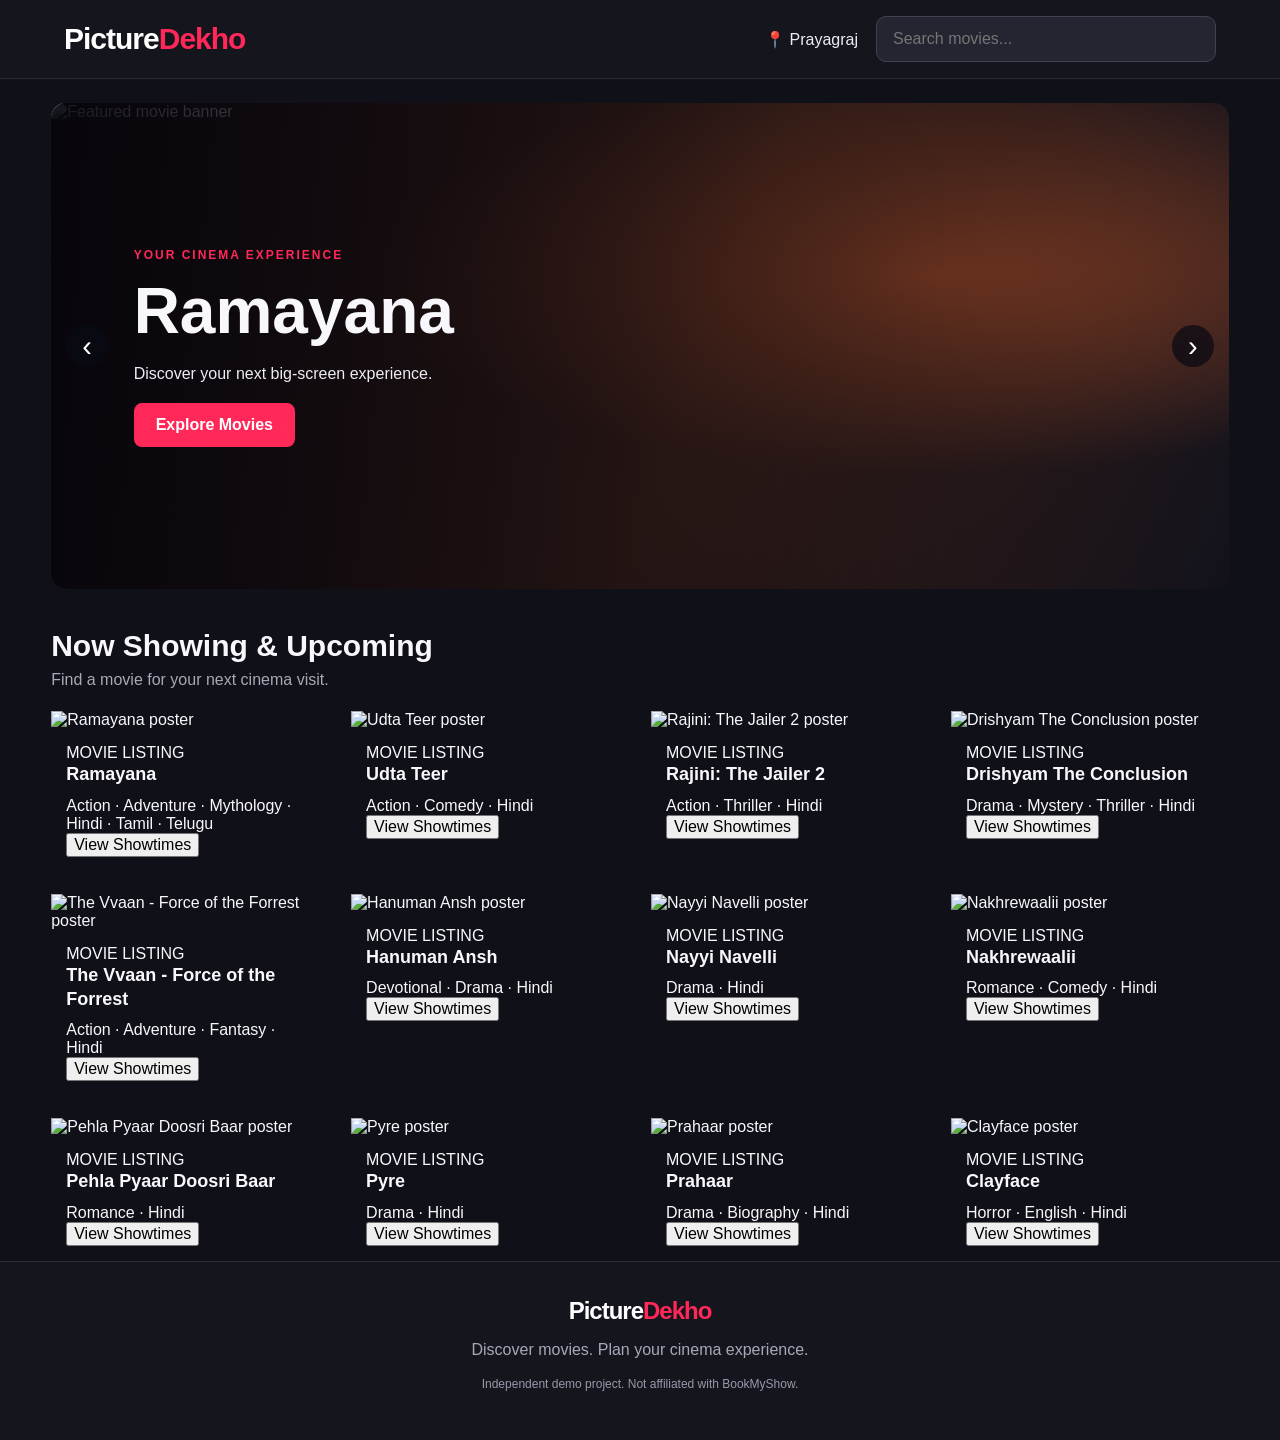
==== commit a1054227: "Update index.html" ====
--- a/index.html
+++ b/index.html
@@ -4,536 +4,102 @@
 <head>
   <meta charset="UTF-8">
   <meta name="viewport" content="width=device-width, initial-scale=1.0">
-
-  <title>PictureDekho - Movies, Showtimes & Tickets</title>
-
-  <meta name="description" content="Explore movies, browse demo cinema showtimes and select seats on PictureDekho.">
-  <meta name="theme-color" content="#101116">
-
+  <title>PictureDekho | Book Movie Tickets</title>
+  <meta name="description" content="Discover movies and explore cinema ticket bookings on PictureDekho.">
   <link rel="stylesheet" href="style.css">
-
-  <style>
-    /* Core layout to ensure the booking interface is visible */
-    body {
-      margin: 0;
-      background: #101116;
-      color: #fff;
-      font-family: Arial, sans-serif;
-    }
-
-    header {
-      position: sticky;
-      top: 0;
-      z-index: 10;
-      display: flex;
-      align-items: center;
-      justify-content: space-between;
-      gap: 16px;
-      padding: 14px 24px;
-      background: #101116;
-      border-bottom: 1px solid #30323d;
-    }
-
-    .brand {
-      font-size: 27px;
-      font-weight: 800;
-      color: white;
-      text-decoration: none;
-    }
-
-    .brand span {
-      color: #f43f62;
-    }
-
-    .header-controls {
-      display: flex;
-      align-items: center;
-      gap: 12px;
-    }
-
-    select, input {
-      padding: 12px;
-      color: white;
-      background: #20212a;
-      border: 1px solid #373947;
-      border-radius: 8px;
-      font-size: 15px;
-    }
-
-    input {
-      width: min(220px, 35vw);
-    }
-
-    main {
-      max-width: 1400px;
-      margin: auto;
-      padding: 26px;
-    }
-
-    .section-heading {
-      margin: 0 0 22px;
-      font-size: 25px;
-    }
-
-    #movies {
-      display: grid;
-      grid-template-columns: repeat(4, minmax(0, 1fr));
-      gap: 20px;
-    }
-
-    .movie {
-      overflow: hidden;
-      background: #1a1b23;
-      border: 1px solid #333541;
-      border-radius: 14px;
-    }
-
-    .poster {
-      display: block;
-      width: 100%;
-      height: 360px;
-      object-fit: cover;
-      background: #292a32;
-    }
-
-    .movie-info {
-      padding: 14px;
-    }
-
-    .pill {
-      display: inline-block;
-      padding: 5px 8px;
-      color: #ffb9c7;
-      background: #35232d;
-      border-radius: 5px;
-      font-size: 10px;
-      text-transform: uppercase;
-    }
-
-    .movie h3 {
-      margin: 10px 0;
-      font-size: 19px;
-    }
-
-    .meta, .muted {
-      color: #b9bdcb;
-      font-size: 13px;
-      line-height: 1.7;
-    }
-
-    button {
-      cursor: pointer;
-      font: inherit;
-    }
-
-    .primary {
-      width: 100%;
-      margin-top: 14px;
-      padding: 12px;
-      color: white;
-      background: #f43f62;
-      border: 0;
-      border-radius: 9px;
-      font-weight: 700;
-    }
-
-    .primary:hover {
-      background: #df2d51;
-    }
-
-    #booking {
-      display: none;
-      margin-top: 38px;
-      padding: 22px;
-      background: #1a1b23;
-      border: 1px solid #343643;
-      border-radius: 14px;
-    }
-
-    #booking.show, #seat-area.show {
-      display: block;
-    }
-
-    .booking-top {
-      display: flex;
-      align-items: flex-start;
-      justify-content: space-between;
-      gap: 15px;
-    }
-
-    .close-button {
-      padding: 8px 12px;
-      color: white;
-      background: #30313b;
-      border: 1px solid #444654;
-      border-radius: 8px;
-    }
-
-    #booking-subtitle, #seat-subheading {
-      color: #b9bdcb;
-      line-height: 1.6;
-    }
-
-    .demo-notice {
-      margin: 16px 0;
-      padding: 12px;
-      color: #ffe3a1;
-      background: #30291b;
-      border-radius: 8px;
-      font-size: 13px;
-      line-height: 1.6;
-    }
-
-    .cinema {
-      margin-top: 16px;
-      padding: 16px;
-      background: #22232d;
-      border: 1px solid #373947;
-      border-radius: 10px;
-    }
-
-    .cinema-head {
-      display: flex;
-      justify-content: space-between;
-      gap: 12px;
-      margin-bottom: 14px;
-      font-weight: 700;
-    }
-
-    .shows {
-      display: flex;
-      flex-wrap: wrap;
-      gap: 10px;
-    }
-
-    .showtime {
-      padding: 10px 14px;
-      color: #9ce3b1;
-      background: #1b2724;
-      border: 1px solid #367354;
-      border-radius: 8px;
-    }
-
-    .showtime.active {
-      color: white;
-      background: #e83d61;
-      border-color: #e83d61;
-    }
-
-    #seat-area {
-      display: none;
-      margin-top: 28px;
-    }
-
-    .screen {
-      max-width: 420px;
-      margin: 28px auto;
-      padding: 12px;
-      color: #d6d8e2;
-      background: #30313b;
-      border-radius: 50% 50% 8px 8px / 25% 25% 8px 8px;
-      text-align: center;
-      letter-spacing: 4px;
-      font-size: 12px;
-    }
-
-    .seat-legend {
-      display: flex;
-      flex-wrap: wrap;
-      justify-content: center;
-      gap: 16px;
-      margin: 20px 0;
-      color: #d4d6e0;
-      font-size: 12px;
-    }
-
-    .legend-item {
-      display: flex;
-      align-items: center;
-      gap: 7px;
-    }
-
-    .legend-box {
-      width: 15px;
-      height: 15px;
-      background: #252731;
-      border: 1px solid #777b8b;
-      border-radius: 4px;
-    }
-
-    .legend-box.booked {
-      background: #777b85;
-      border-color: #777b85;
-    }
-
-    .legend-box.selected {
-      background: #f43f62;
-      border-color: #f43f62;
-    }
-
-    #seats {
-      display: grid;
-      grid-template-columns: repeat(10, minmax(0, 1fr));
-      gap: 9px;
-      max-width: 540px;
-      margin: auto;
-    }
-
-    .seat {
-      min-width: 0;
-      min-height: 36px;
-      padding: 5px 1px;
-      color: #e2e5ef;
-      background: #252731;
-      border: 1px solid #727687;
-      border-radius: 5px;
-      font-size: 11px;
-    }
-
-    .seat:hover:not(:disabled) {
-      border-color: #f43f62;
-    }
-
-    .seat.selected {
-      color: white;
-      background: #f43f62;
-      border-color: #f43f62;
-    }
-
-    .seat.booked {
-      overflow: hidden;
-      color: white;
-      background: #777b85;
-      border-color: #777b85;
-      font-size: 8px;
-      cursor: not-allowed;
-    }
-
-    .summary {
-      max-width: 540px;
-      margin: 24px auto 0;
-      padding: 18px;
-      background: #242530;
-      border-radius: 10px;
-    }
-
-    .summary-row {
-      display: flex;
-      justify-content: space-between;
-      gap: 10px;
-      margin: 10px 0;
-    }
-
-    #selected-label {
-      overflow-wrap: anywhere;
-      text-align: right;
-    }
-
-    .empty {
-      grid-column: 1 / -1;
-      padding: 25px;
-      color: #c5c8d3;
-    }
-
-    #toast {
-      display: none;
-      position: fixed;
-      right: 20px;
-      bottom: 20px;
-      z-index: 20;
-      max-width: 350px;
-      padding: 16px;
-      color: white;
-      background: #30313b;
-      border: 1px solid #515362;
-      border-radius: 10px;
-      box-shadow: 0 8px 30px #0006;
-    }
-
-    #toast.show {
-      display: block;
-    }
-
-    footer {
-      padding: 28px 20px;
-      color: #aeb2c1;
-      text-align: center;
-      font-size: 13px;
-    }
-
-    @media (max-width: 900px) {
-      #movies {
-        grid-template-columns: repeat(2, minmax(0, 1fr));
-      }
-
-      .poster {
-        height: 300px;
-      }
-    }
-
-    @media (max-width: 520px) {
-      header {
-        padding: 12px;
-        flex-wrap: wrap;
-      }
-
-      .brand {
-        font-size: 23px;
-      }
-
-      .header-controls {
-        width: 100%;
-      }
-
-      .header-controls select {
-        max-width: 115px;
-      }
-
-      .header-controls input {
-        flex: 1;
-        width: 100%;
-        min-width: 0;
-      }
-
-      main {
-        padding: 16px 10px;
-      }
-
-      #movies {
-        gap: 10px;
-      }
-
-      .poster {
-        height: 230px;
-      }
-
-      .movie-info {
-        padding: 10px;
-      }
-
-      .movie h3 {
-        font-size: 16px;
-      }
-
-      #booking {
-        padding: 14px 10px;
-      }
-
-      #seats {
-        gap: 5px;
-      }
-
-      .seat {
-        min-height: 32px;
-        font-size: 9px;
-      }
-
-      .seat.booked {
-        font-size: 6px;
-      }
-    }
-  </style>
+  <script src="script.js" defer></script>
 </head>
-
 <body>
 
-  <header>
-    <a class="brand" href="./">Picture<span>Dekho</span></a>
-
-    <div class="header-controls">
-      <select id="city" aria-label="Select city">
-        <option value="Prayagraj">Prayagraj</option>
-      </select>
-
-      <input
-        id="search"
-        type="search"
-        placeholder="Search movies..."
-        aria-label="Search movies"
-      >
+  <header class="topbar">
+    <a class="logo" href="#">Picture<span>Dekho</span></a>
+    <div class="header-right">
+      <span class="city">📍 Prayagraj</span>
+      <input id="search" type="search" placeholder="Search movies..." aria-label="Search movies">
     </div>
   </header>
 
-  <main>
-    <section id="home">
-      <h1 class="section-heading">Movies for the big screen</h1>
-      <p class="meta">
-        Discover movies and explore demo cinema showtimes.
-      </p>
+  <main class="container">
 
-      <div id="movies">
-        <p class="empty">Loading movies...</p>
+    <section class="hero" id="hero">
+      <img id="bannerImage" src="banners/ramayana.jpg"
+           alt="Featured movie banner">
+      <div class="hero-shade"></div>
+      <div class="hero-content">
+        <span class="eyebrow">YOUR CINEMA EXPERIENCE</span>
+        <h1 id="bannerTitle">Ramayana</h1>
+        <p id="bannerDescription">Discover your next big-screen experience.</p>
+        <button id="bannerBook" class="primary-button">Explore Movies</button>
+      </div>
+      <button id="bannerPrev" class="arrow arrow-left" aria-label="Previous banner">‹</button>
+      <button id="bannerNext" class="arrow arrow-right" aria-label="Next banner">›</button>
+      <div id="bannerDots" class="banner-dots"></div>
+    </section>
+
+    <section id="movies-section">
+      <div class="section-heading">
+        <div>
+          <h2>Now Showing & Upcoming</h2>
+          <p>Find a movie for your next cinema visit.</p>
+        </div>
+      </div>
+      <div id="movies" class="movie-grid"></div>
+      <p id="noResults" class="empty-message" hidden>No matching movies found.</p>
+    </section>
+
+    <section id="booking" class="booking-panel">
+      <div class="booking-header">
+        <div>
+          <span class="eyebrow">YOUR MOVIE NIGHT</span>
+          <h2 id="booking-title">Book your tickets</h2>
+          <p id="booking-subtitle">Choose a cinema and showtime.</p>
+        </div>
+        <button id="closeBooking" class="close-button" aria-label="Close booking">✕</button>
+      </div>
+
+      <h3>Choose a cinema</h3>
+      <div id="cinemas" class="cinema-list"></div>
+
+      <h3>Choose a showtime</h3>
+      <div id="showtimes" class="showtimes"></div>
+
+      <div id="seat-area" class="seat-area">
+        <h3 id="seat-heading">Select your seats</h3>
+        <p id="seat-subheading">Select available seats below.</p>
+
+        <div class="screen">SCREEN THIS WAY</div>
+        <div id="seats" class="seats"></div>
+
+        <div class="seat-legend">
+          <span><i class="legend-seat available"></i> Available</span>
+          <span><i class="legend-seat selected"></i> Selected</span>
+          <span><i class="legend-seat booked"></i> Booked</span>
+        </div>
+
+        <div class="checkout">
+          <div>
+            <span>Selected seats</span>
+            <strong id="selected-label">None</strong>
+          </div>
+          <div>
+            <span>Total amount</span>
+            <strong id="total">₹0</strong>
+          </div>
+          <button id="confirmBooking" class="primary-button">Confirm Demo Booking</button>
+        </div>
+        <p class="demo-note">Demo only. No payment is collected and seats are not reserved in a real cinema.</p>
       </div>
     </section>
 
-    <section id="booking" aria-live="polite">
-      <div class="booking-top">
-        <div>
-          <h2 id="booking-title">Select a movie</h2>
-          <p id="booking-subtitle"></p>
-        </div>
-
-        <button class="close-button" onclick="closeBooking()">
-          Close
-        </button>
-      </div>
-
-      <div class="demo-notice">
-        <strong>DEMO BOOKING ONLY</strong><br>
-        Cinema names, showtimes, seat availability and prices on this
-        page are fictional examples. No real cinema ticket is issued.
-      </div>
-
-      <h3>Select a cinema and showtime</h3>
-      <div id="cinemas"></div>
-
-      <section id="seat-area">
-        <h3 id="seat-heading">Choose your seats</h3>
-        <p id="seat-subheading"></p>
-
-        <div class="screen">SCREEN THIS WAY</div>
-
-        <div class="seat-legend">
-          <div class="legend-item">
-            <span class="legend-box"></span> Available
-          </div>
-          <div class="legend-item">
-            <span class="legend-box selected"></span> Selected
-          </div>
-          <div class="legend-item">
-            <span class="legend-box booked"></span> Booked
-          </div>
-        </div>
-
-        <div id="seats"></div>
-
-        <div class="summary">
-          <div class="summary-row">
-            <span>Selected seats</span>
-            <strong id="selected-label">No seats selected</strong>
-          </div>
-
-          <div class="summary-row">
-            <span>Total amount</span>
-            <strong id="total">₹0</strong>
-          </div>
-
-          <button class="primary" onclick="confirmBooking()">
-            Confirm Demo Booking
-          </button>
-        </div>
-      </section>
-    </section>
   </main>
 
   <footer>
-    <p>PictureDekho — Your movie discovery experience.</p>
-    <p>Demo project. Not affiliated with BookMyShow or any cinema chain.</p>
+    <a class="logo footer-logo" href="#">Picture<span>Dekho</span></a>
+    <p>Discover movies. Plan your cinema experience.</p>
+    <p class="demo-note">Independent demo project. Not affiliated with BookMyShow.</p>
   </footer>
 
-  <div id="toast" role="status" aria-live="polite"></div>
-
-  <script src="script.js"></script>
+  <div id="toast" class="toast" role="status" aria-live="polite"></div>
 
 </body>
 </html>
--- a/style.css
+++ b/style.css
@@ -1,27 +1,27 @@
-
-:root {
-  --bg: #101116;
-  --panel: #191b23;
-  --panel2: #222530;
-  --text: #f7f7fb;
-  --muted: #a7abba;
-  --red: #f0445f;
-  --line: #303440;
-  --green: #20a36a;
-}
 
 * {
   box-sizing: border-box;
 }
 
+:root {
+  --pink: #ff2858;
+  --dark: #101018;
+  --panel: #191923;
+  --muted: #a8a8b8;
+}
+
+html {
+  scroll-behavior: smooth;
+}
+
 body {
   margin: 0;
-  background: var(--bg);
-  color: var(--text);
-  font-family: Inter, system-ui, -apple-system, Segoe UI, Roboto, Arial, sans-serif;
-}
-
-button, input, select {
+  background: #101018;
+  color: #f8f8fc;
+  font-family: Arial, Helvetica, sans-serif;
+}
+
+button, input {
   font: inherit;
 }
 
@@ -29,439 +29,559 @@
   cursor: pointer;
 }
 
-.top {
-  position: sticky;
-  top: 0;
-  z-index: 5;
-  background: rgba(16,17,22,.94);
-  backdrop-filter: blur(14px);
-  border-bottom: 1px solid var(--line);
-}
-
-.nav {
-  max-width: 1200px;
-  margin: auto;
-  padding: 16px 22px;
+.topbar {
+  min-height: 78px;
+  padding: 16px 5%;
   display: flex;
   align-items: center;
-  gap: 22px;
-}
-
-.brand {
-  font-size: 25px;
+  justify-content: space-between;
+  gap: 20px;
+  background: #15151e;
+  border-bottom: 1px solid #2a2a37;
+}
+
+.logo {
+  color: white;
+  font-size: 30px;
   font-weight: 900;
+  text-decoration: none;
   letter-spacing: -1px;
+}
+
+.logo span {
+  color: var(--pink);
+}
+
+.header-right {
+  display: flex;
+  align-items: center;
+  gap: 18px;
+}
+
+.city {
   white-space: nowrap;
-}
-
-.brand span {
-  color: var(--red);
-}
-
-.city {
-  margin-left: auto;
-  background: var(--panel2);
-  border: 1px solid var(--line);
-  color: white;
-  padding: 10px 12px;
-  border-radius: 9px;
-}
-
-.search {
-  background: var(--panel);
-  border: 1px solid var(--line);
-  color: white;
-  padding: 10px 13px;
-  border-radius: 9px;
-  width: 220px;
+  color: #ededf5;
+}
+
+#search {
+  width: min(340px, 42vw);
+  padding: 13px 16px;
+  color: white;
+  background: #252532;
+  border: 1px solid #414152;
+  border-radius: 10px;
   outline: none;
 }
 
+#search:focus {
+  border-color: var(--pink);
+}
+
+.container {
+  width: min(1400px, 92%);
+  margin: 0 auto;
+}
+
 .hero {
-  max-width: 1200px;
-  margin: 24px auto 10px;
-  padding: 0 22px;
-}
-
-.hero-banner {
-  min-height: 280px;
-  border-radius: 18px;
+  position: relative;
+  height: clamp(280px, 38vw, 490px);
+  margin: 24px 0 40px;
   overflow: hidden;
-  display: flex;
-  align-items: end;
-  padding: 30px;
+  border-radius: 15px;
   background:
-    linear-gradient(90deg,rgba(0,0,0,.9),rgba(0,0,0,.28)),
-    url('https://images.unsplash.com/photo-1489599849927-2ee91cede3ba?auto=format&fit=crop&w=1800&q=85')
-    center/cover;
+    radial-gradient(ellipse at 75% 35%, #8e4225, transparent 45%),
+    linear-gradient(110deg, #25100e, #4b281c 55%, #13131d);
+  isolation: isolate;
+}
+
+.hero > img {
+  position: absolute;
+  inset: 0;
+  z-index: -2;
+  width: 100%;
+  height: 100%;
+  object-fit: cover;
+  object-position: center;
+}
+
+.hero-shade {
+  position: absolute;
+  inset: 0;
+  z-index: -1;
+  background: linear-gradient(
+    90deg,
+    rgba(5, 5, 12, .92),
+    rgba(5, 5, 12, .57) 48%,
+    rgba(5, 5, 12, .05)
+  );
+}
+
+.hero-content {
+  position: absolute;
+  top: 50%;
+  left: 7%;
+  transform: translateY(-50%);
+  width: 55%;
 }
 
 .eyebrow {
-  color: #ffb8c3;
-  text-transform: uppercase;
+  color: var(--pink);
   font-size: 12px;
   font-weight: 800;
   letter-spacing: 2px;
 }
 
 .hero h1 {
-  font-size: clamp(32px,5vw,56px);
+  margin: 15px 0;
+  font-size: clamp(34px, 5vw, 66px);
   line-height: 1.05;
-  margin: 9px 0;
-}
-
-.hero p {
-  color: #e0e0e5;
-  max-width: 560px;
-}
-
-.primary, .secondary {
-  border: 0;
-  border-radius: 9px;
-  padding: 12px 17px;
-  font-weight: 800;
-}
-
-.primary {
-  background: var(--red);
-  color: white;
-}
-
-.primary:hover {
-  background: #d92e4b;
-}
-
-.secondary {
-  background: var(--panel2);
-  color: white;
-  border: 1px solid var(--line);
-}
-
-main {
-  max-width: 1200px;
-  margin: 30px auto;
-  padding: 0 22px;
-}
-
-.section-head {
-  display: flex;
-  align-items: end;
+}
+
+.hero-content p {
+  max-width: 450px;
+  color: #ededf5;
+  line-height: 1.6;
+}
+
+.primary-button {
+  padding: 13px 22px;
+  color: white;
+  background: var(--pink);
+  border: none;
+  border-radius: 8px;
+  font-weight: 700;
+}
+
+.primary-button:hover {
+  background: #e91648;
+}
+
+.arrow {
+  position: absolute;
+  top: 50%;
+  transform: translateY(-50%);
+  width: 42px;
+  height: 42px;
+  color: white;
+  background: rgba(10, 10, 20, .75);
+  border: none;
+  border-radius: 50%;
+  font-size: 29px;
+}
+
+.arrow-left { left: 15px; }
+.arrow-right { right: 15px; }
+
+.banner-dots {
+  position: absolute;
+  bottom: 15px;
+  left: 0;
+  right: 0;
+  display: flex;
+  justify-content: center;
+  gap: 9px;
+}
+
+.banner-dot {
+  width: 9px;
+  height: 9px;
+  padding: 0;
+  border: none;
+  border-radius: 50%;
+  background: #aaa;
+}
+
+.banner-dot.active {
+  background: var(--pink);
+}
+
+.section-heading {
+  display: flex;
   justify-content: space-between;
-  gap: 16px;
-  margin-bottom: 17px;
-}
-
-.section-head h2 {
+  align-items: center;
+  margin-bottom: 22px;
+}
+
+.section-heading h2,
+.booking-header h2 {
+  margin: 0 0 8px;
+  font-size: clamp(23px, 3vw, 30px);
+}
+
+.section-heading p,
+.booking-header p {
   margin: 0;
-  font-size: 25px;
-}
-
-.section-head p {
-  margin: 5px 0 0;
-  color: var(--muted);
-  font-size: 14px;
-}
-
-.movies {
+  color: var(--muted);
+}
+
+.movie-grid {
   display: grid;
-  grid-template-columns: repeat(4,minmax(0,1fr));
-  gap: 20px;
-}
-
-.movie {
+  grid-template-columns: repeat(4, minmax(0, 1fr));
+  gap: 22px;
+}
+
+.movie-card {
+  min-width: 0;
+  overflow: hidden;
   background: var(--panel);
-  border: 1px solid var(--line);
-  border-radius: 13px;
+  border: 1px solid #2b2b39;
+  border-radius: 12px;
+  transition: transform .2s, border-color .2s;
+}
+
+.movie-card:hover {
+  transform: translateY(-4px);
+  border-color: #5a3441;
+}
+
+.movie-poster {
+  position: relative;
+  height: 250px;
   overflow: hidden;
-  transition: transform .18s, border-color .18s;
-}
-
-.movie:hover {
-  transform: translateY(-3px);
-  border-color: #555b6b;
-}
-
-.poster {
+  background: linear-gradient(135deg, #442032, #1a1a2d);
+}
+
+.movie-poster img {
   width: 100%;
-  aspect-ratio: 3/4;
+  height: 100%;
   object-fit: cover;
   display: block;
-  background: #282a33;
+}
+
+.poster-fallback {
+  position: absolute;
+  inset: 0;
+  display: flex;
+  align-items: center;
+  justify-content: center;
+  padding: 20px;
+  text-align: center;
+  font-size: 24px;
+  font-weight: 900;
+  background: linear-gradient(135deg, #462039, #1c263d);
 }
 
 .movie-info {
-  padding: 14px;
-}
-
-.movie h3 {
-  margin: 0 0 6px;
+  padding: 15px;
+}
+
+.movie-info h3 {
+  margin: 0 0 10px;
   font-size: 18px;
-}
-
-.meta {
+  line-height: 1.35;
+}
+
+.movie-info p {
+  min-height: 38px;
+  margin: 0 0 12px;
+  color: var(--muted);
   font-size: 13px;
-  color: var(--muted);
+  line-height: 1.5;
+}
+
+.movie-rating {
   margin-bottom: 12px;
-}
-
-.movie .primary {
+  color: #ffd27b;
+  font-size: 13px;
+}
+
+.book-button {
   width: 100%;
-  padding: 10px;
-}
-
-.pill {
-  font-size: 11px;
-  background: #30202a;
-  color: #ffb8c3;
-  border-radius: 5px;
-  padding: 5px 7px;
-  display: inline-block;
-  margin-bottom: 9px;
-}
-
-.notice {
-  margin: 24px 0;
-  background: #252116;
-  border: 1px solid #655326;
-  color: #f3d994;
-  padding: 12px 15px;
-  border-radius: 9px;
-  font-size: 13px;
-}
-
-.booking {
+  padding: 11px;
+  color: white;
+  background: transparent;
+  border: 1px solid var(--pink);
+  border-radius: 7px;
+}
+
+.book-button:hover {
+  background: var(--pink);
+}
+
+.empty-message {
+  padding: 30px;
+  color: var(--muted);
+  text-align: center;
+}
+
+.booking-panel {
   display: none;
-  margin-top: 28px;
-  padding: 22px;
+  margin: 45px 0;
+  padding: 25px;
   background: var(--panel);
-  border: 1px solid var(--line);
-  border-radius: 15px;
-}
-
-.booking.show {
+  border: 1px solid #343443;
+  border-radius: 14px;
+}
+
+.booking-panel.show {
   display: block;
 }
 
-.booking-top {
+.booking-header {
   display: flex;
   justify-content: space-between;
-  gap: 12px;
-  align-items: start;
-}
-
-.booking h2 {
-  margin: 0 0 6px;
-}
-
-.muted {
-  color: var(--muted);
-  font-size: 14px;
-}
-
-.cinemas {
-  display: grid;
-  gap: 12px;
-  margin-top: 18px;
-}
-
-.cinema {
-  background: #20222c;
-  border: 1px solid var(--line);
-  border-radius: 10px;
-  padding: 15px;
-}
-
-.cinema-head {
-  display: flex;
-  justify-content: space-between;
-  gap: 12px;
-  margin-bottom: 12px;
-  font-weight: 800;
-}
-
-.shows {
-  display: flex;
-  gap: 9px;
+  gap: 15px;
+  margin-bottom: 25px;
+}
+
+.close-button {
+  align-self: flex-start;
+  padding: 9px 12px;
+  color: white;
+  background: #30303d;
+  border: 0;
+  border-radius: 7px;
+}
+
+.booking-panel h3 {
+  margin: 24px 0 13px;
+}
+
+.cinema-list,
+.showtimes {
+  display: flex;
   flex-wrap: wrap;
-}
-
-.showtime {
-  border: 1px solid #3b8068;
-  background: #142a23;
-  color: #81e4bb;
+  gap: 10px;
+}
+
+.cinema-option,
+.time-option {
+  padding: 11px 15px;
+  color: #eee;
+  background: #252532;
+  border: 1px solid #444454;
   border-radius: 8px;
-  padding: 9px 13px;
-}
-
-.showtime.active {
-  background: var(--green);
-  color: white;
-  border-color: var(--green);
+}
+
+.cinema-option.active,
+.time-option.active {
+  color: white;
+  background: #502033;
+  border-color: var(--pink);
 }
 
 .seat-area {
   display: none;
-  margin-top: 22px;
-  border-top: 1px solid var(--line);
-  padding-top: 22px;
+  margin-top: 30px;
 }
 
 .seat-area.show {
   display: block;
 }
 
+.seat-area > p {
+  color: var(--muted);
+}
+
 .screen {
-  height: 7px;
-  max-width: 520px;
-  margin: 22px auto 10px;
-  border-radius: 100%;
-  background: #c9d4e8;
-  box-shadow: 0 7px 22px #7ea7ff55;
-}
-
-.screen-label {
+  width: min(420px, 90%);
+  margin: 30px auto;
+  padding: 9px;
+  color: #ccc;
+  background: #292938;
+  border-radius: 50% 50% 8px 8px / 100% 100% 8px 8px;
   text-align: center;
-  color: var(--muted);
   font-size: 11px;
-  letter-spacing: 2px;
+  letter-spacing: 3px;
+  box-shadow: 0 8px 25px rgba(255, 40, 88, .12);
 }
 
 .seats {
   display: grid;
-  grid-template-columns: repeat(10,minmax(24px,36px));
+  grid-template-columns: repeat(10, minmax(22px, 1fr));
+  gap: 8px;
+  max-width: 600px;
+  margin: 0 auto;
+}
+
+.seat {
+  min-width: 0;
+  padding: 8px 0;
+  color: #eee;
+  background: #30303e;
+  border: 1px solid #5d5d70;
+  border-radius: 5px 5px 3px 3px;
+  font-size: 11px;
+}
+
+.seat.selected {
+  background: #1d986c;
+  border-color: #1d986c;
+}
+
+.seat.booked {
+  color: #888;
+  background: #17171f;
+  border-color: #292936;
+  cursor: not-allowed;
+  opacity: .65;
+}
+
+.seat-legend {
+  display: flex;
+  flex-wrap: wrap;
   justify-content: center;
-  gap: 8px;
-  margin: 24px auto;
-}
-
-.seat {
-  aspect-ratio: 1;
-  border: 1px solid #267e5b;
-  border-radius: 6px;
-  background: #173d30;
-  color: #c5ffe5;
-  font-size: 11px;
-  padding: 0;
-}
-
-.seat.booked {
-  background: #6e303a;
-  border-color: #a74452;
-  color: #fff;
-  cursor: not-allowed;
-  font-size: 9px;
-}
-
-.seat.selected {
-  background: #456be5;
-  border-color: #91aaff;
-  color: white;
-}
-
-.legend {
-  display: flex;
-  justify-content: center;
-  gap: 17px;
-  flex-wrap: wrap;
-  color: var(--muted);
-  font-size: 12px;
-}
-
-.legend span {
+  gap: 20px;
+  margin: 24px 0;
+  color: var(--muted);
+  font-size: 13px;
+}
+
+.seat-legend span {
   display: flex;
   align-items: center;
-  gap: 6px;
-}
-
-.key {
-  width: 11px;
-  height: 11px;
+  gap: 7px;
+}
+
+.legend-seat {
+  width: 14px;
+  height: 14px;
+  display: inline-block;
   border-radius: 3px;
-  display: inline-block;
-}
-
-.summary {
-  max-width: 580px;
-  margin: 18px auto 0;
-  background: #222530;
-  border-radius: 10px;
-  padding: 15px;
+  background: #30303e;
+}
+
+.legend-seat.selected { background: #1d986c; }
+.legend-seat.booked { background: #17171f; border: 1px solid #444; }
+
+.checkout {
   display: flex;
   align-items: center;
   justify-content: space-between;
-  gap: 12px;
   flex-wrap: wrap;
-}
-
-.summary strong {
-  font-size: 19px;
-}
-
-.empty {
-  color: var(--muted);
-  padding: 25px 0;
-}
-
-.footer {
-  border-top: 1px solid var(--line);
-  margin-top: 55px;
-  padding: 25px;
+  gap: 20px;
+  padding-top: 20px;
+  border-top: 1px solid #343443;
+}
+
+.checkout div {
+  display: grid;
+  gap: 6px;
+}
+
+.checkout span {
+  color: var(--muted);
+  font-size: 12px;
+}
+
+.checkout strong {
+  overflow-wrap: anywhere;
+}
+
+.demo-note {
+  color: #9999aa;
+  font-size: 12px;
+  line-height: 1.5;
+}
+
+footer {
+  padding: 35px 5%;
   text-align: center;
-  color: var(--muted);
-  font-size: 12px;
+  background: #15151e;
+  border-top: 1px solid #2b2b39;
+}
+
+.footer-logo {
+  font-size: 24px;
+}
+
+footer p {
+  color: var(--muted);
 }
 
 .toast {
   position: fixed;
   bottom: 20px;
   left: 50%;
+  z-index: 10;
   transform: translateX(-50%);
-  background: #f7f7fb;
-  color: #15151b;
-  padding: 13px 18px;
+  max-width: 90%;
+  padding: 13px 20px;
+  color: white;
+  background: #292938;
+  border: 1px solid #505064;
   border-radius: 9px;
-  box-shadow: 0 10px 40px #0008;
-  display: none;
-  z-index: 10;
+  opacity: 0;
+  pointer-events: none;
+  transition: opacity .2s;
 }
 
 .toast.show {
-  display: block;
-}
-
-@media(max-width:850px) {
-  .movies {
-    grid-template-columns: repeat(2,minmax(0,1fr));
-  }
-
-  .search { width: 150px; }
-  .hero-banner { min-height: 240px; }
-}
-
-@media(max-width:520px) {
-  .nav {
-    padding: 13px;
+  opacity: 1;
+}
+
+@media (max-width: 950px) {
+  .movie-grid {
+    grid-template-columns: repeat(3, minmax(0, 1fr));
+  }
+  .movie-poster { height: 230px; }
+}
+
+@media (max-width: 650px) {
+  .topbar {
+    align-items: flex-start;
+    flex-direction: column;
+    gap: 13px;
+  }
+
+  .header-right {
+    width: 100%;
+    justify-content: space-between;
     gap: 10px;
-    flex-wrap: wrap;
-  }
-
-  .brand { font-size: 22px; }
-  .city { margin-left: auto; }
-  .search { order: 3; width: 100%; }
-
-  .hero, main { padding: 0 13px; }
-  .hero-banner { padding: 20px; min-height: 250px; }
-  .movies { gap: 12px; }
-  .movie-info { padding: 10px; }
-  .movie h3 { font-size: 16px; }
-  .section-head h2 { font-size: 21px; }
-  .booking { padding: 14px; }
-
-  .seats {
-    gap: 5px;
-    grid-template-columns: repeat(10,minmax(22px,30px));
-  }
-
-  .seat { font-size: 10px; }
-  .seat.booked { font-size: 8px; }
-}
+  }
+
+  #search {
+    width: 58%;
+  }
+
+  .logo { font-size: 27px; }
+  .container { width: 94%; }
+
+  .hero {
+    height: 300px;
+    margin-top: 14px;
+  }
+
+  .hero-content {
+    left: 8%;
+    width: 75%;
+  }
+
+  .hero-shade {
+    background: linear-gradient(90deg, rgba(5,5,12,.88), rgba(5,5,12,.25));
+  }
+
+  .arrow {
+    width: 33px;
+    height: 33px;
+    font-size: 23px;
+  }
+
+  .arrow-left { left: 7px; }
+  .arrow-right { right: 7px; }
+
+  .movie-grid {
+    grid-template-columns: repeat(2, minmax(0, 1fr));
+    gap: 12px;
+  }
+
+  .movie-poster { height: 190px; }
+  .movie-info { padding: 11px; }
+  .movie-info h3 { font-size: 15px; }
+  .movie-info p { font-size: 12px; }
+
+  .booking-panel { padding: 16px; }
+  .seats { gap: 4px; }
+  .seat { font-size: 9px; padding: 7px 0; }
+
+  .checkout {
+    align-items: stretch;
+    flex-direction: column;
+  }
+
+  .checkout .primary-button { width: 100%; }
+}
+
+@media (max-width: 360px) {
+  .movie-poster { height: 155px; }
+}
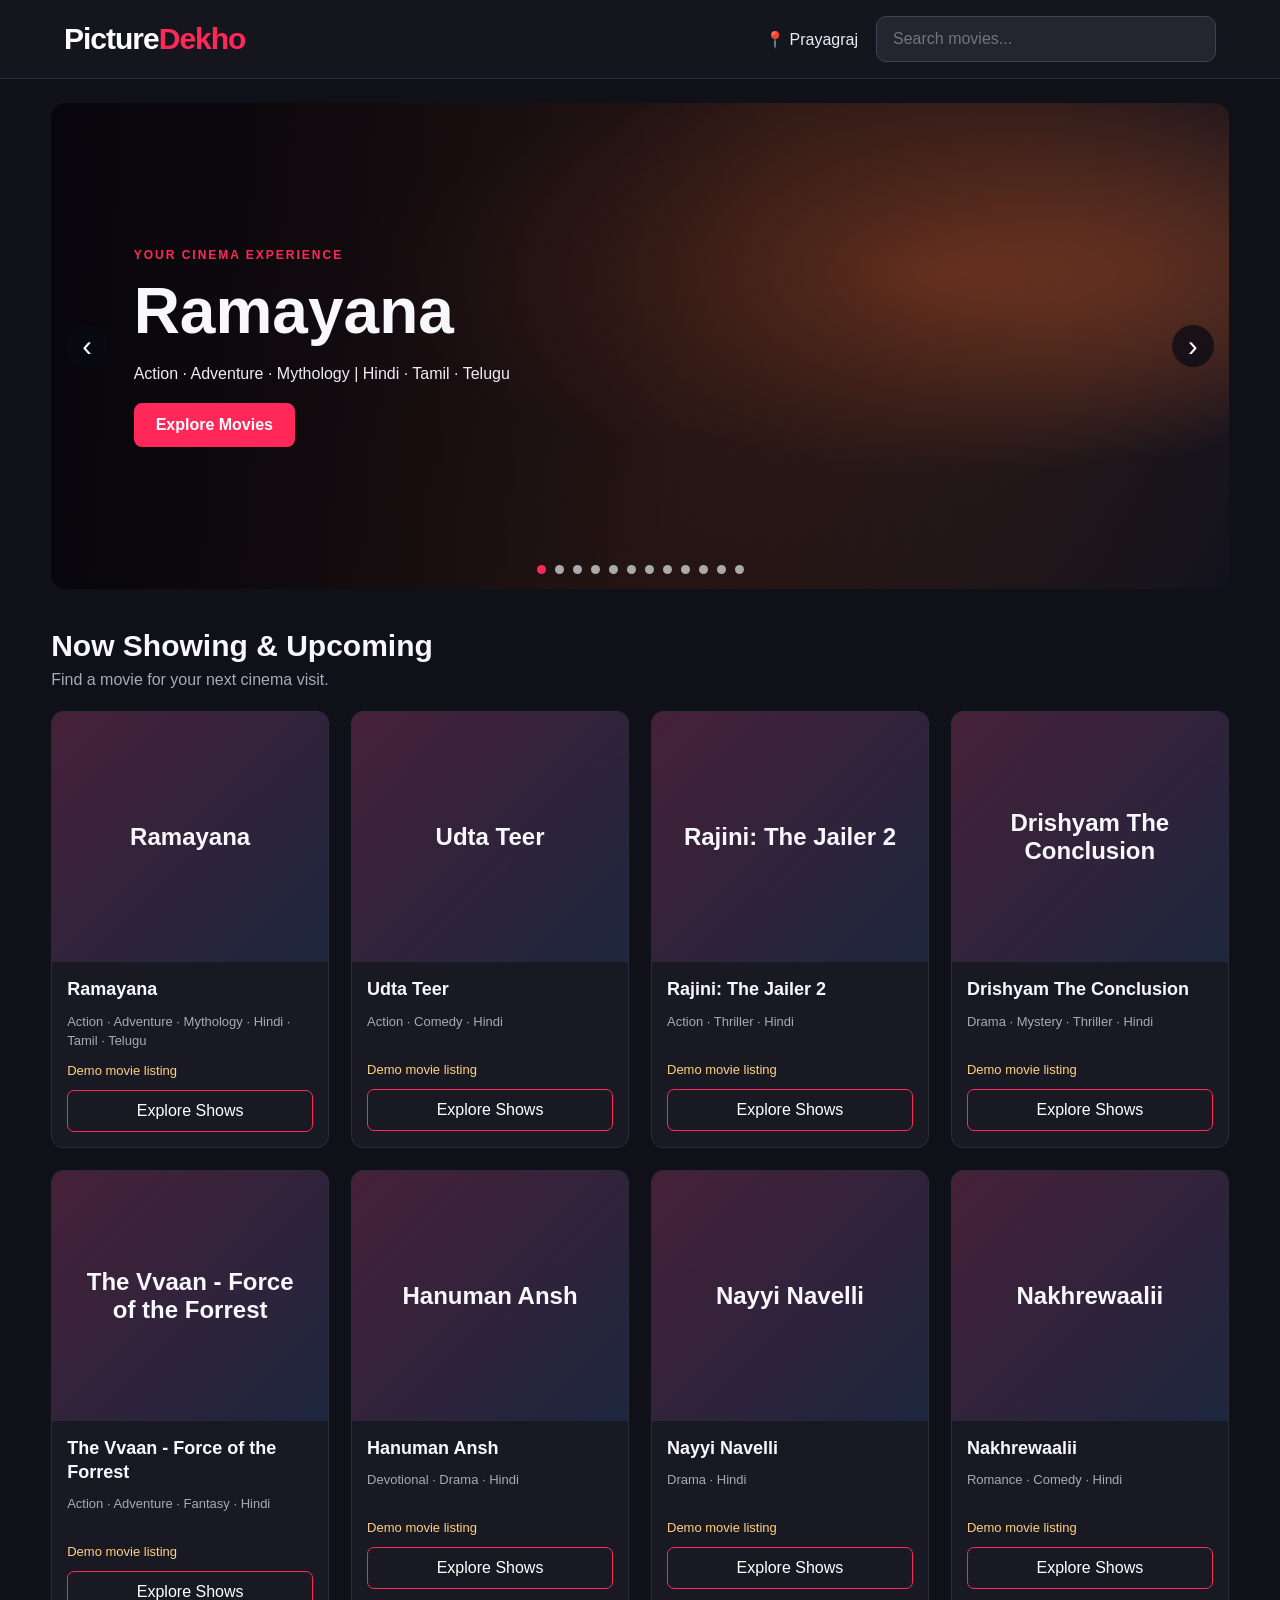
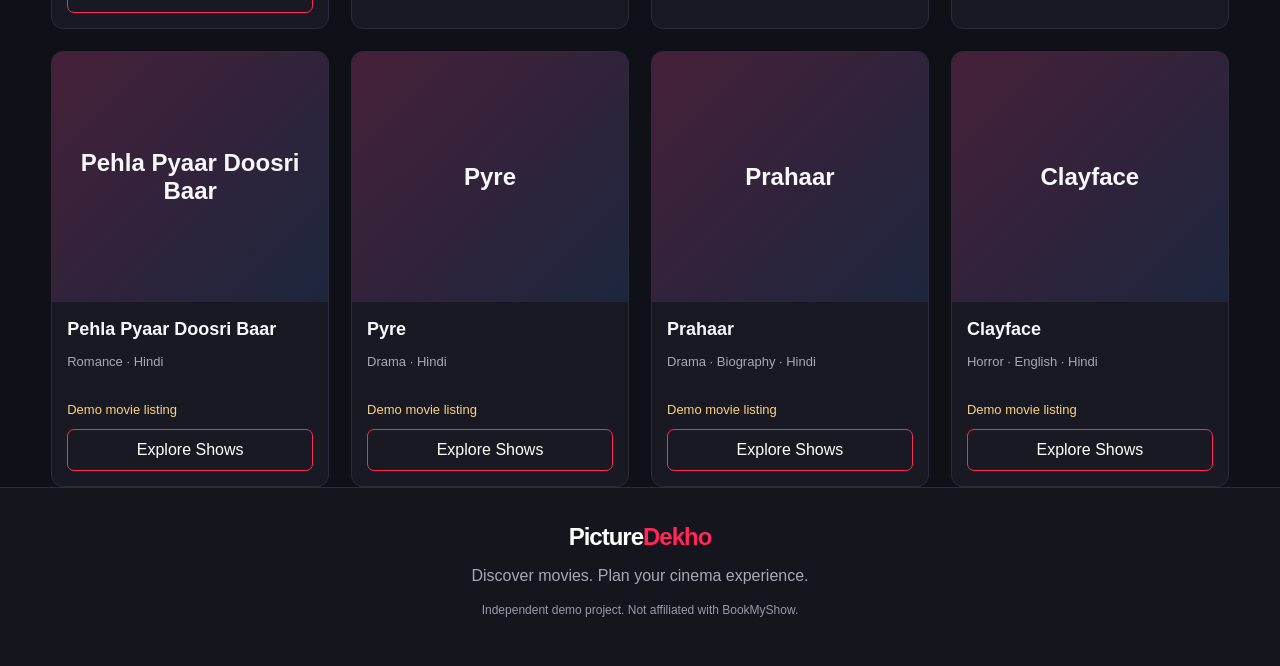
==== commit 37bb2b97: "Update index.html" ====
--- a/index.html
+++ b/index.html
@@ -2,104 +2,395 @@
 <!DOCTYPE html>
 <html lang="en">
 <head>
-  <meta charset="UTF-8">
-  <meta name="viewport" content="width=device-width, initial-scale=1.0">
-  <title>PictureDekho | Book Movie Tickets</title>
-  <meta name="description" content="Discover movies and explore cinema ticket bookings on PictureDekho.">
-  <link rel="stylesheet" href="style.css">
-  <script src="script.js" defer></script>
+<meta charset="UTF-8">
+<meta name="viewport" content="width=device-width, initial-scale=1">
+<title>PictureDekho | Book Movie Tickets</title>
+<meta name="description" content="Discover movies and explore demo cinema showtimes on PictureDekho.">
+<link rel="stylesheet" href="style.css">
+<style>
+.ticket-overlay[hidden]{display:none!important}
+.ticket-overlay{position:fixed;inset:0;z-index:99999;background:#000d;display:flex;align-items:center;justify-content:center;padding:15px;overflow:auto;font-family:Arial,sans-serif}
+.ticket{position:relative;background:#fff;color:#171923;width:100%;max-width:460px;margin:auto;padding:26px;border-radius:18px;box-sizing:border-box}
+.ticket *{box-sizing:border-box}
+.ticket-close{float:right;border:0;border-radius:50%;padding:8px 12px;cursor:pointer;font-size:20px}
+.ticket-logo{font-size:24px;font-weight:800;margin:8px 0 22px}
+.ticket-logo span{color:#e11d48}
+.ticket-status{background:#dcfce7;color:#166534;padding:7px 10px;border-radius:5px;font-size:11px;font-weight:bold}
+.ticket h2{font-size:26px;margin:18px 0 5px;overflow-wrap:anywhere}
+.ticket-muted{color:#777;font-size:13px}
+.ticket-divider{border-top:1px dashed #bbb;margin:22px 0}
+.ticket-grid{display:grid;grid-template-columns:1fr 1fr;gap:22px 12px}
+.ticket-label{display:block;color:#777;font-size:10px;font-weight:bold;letter-spacing:.5px;margin-bottom:6px}
+.ticket-value{display:block;font-size:14px;overflow-wrap:anywhere}
+.ticket-bottom{display:flex;justify-content:space-between;gap:10px}
+.ticket-price{text-align:right}
+.ticket-price strong{color:#e11d48;font-size:25px}
+.ticket-warning{font-size:10px;font-weight:bold;color:#a16207;line-height:1.5;max-width:220px}
+.ticket-qr{display:flex;justify-content:center;align-items:center;margin:20px auto 10px;min-height:145px}
+.ticket-qr img,.ticket-qr canvas{max-width:100%;height:auto}
+.ticket-qr-note{text-align:center;color:#777;font-size:11px}
+.ticket-actions{display:flex;gap:10px;margin-top:20px}
+.ticket-actions button{flex:1;padding:12px;border:0;border-radius:8px;cursor:pointer;font-weight:bold}
+.print-button{background:#e11d48;color:white}
+.close-button{background:#eee;color:#222}
+.demo-label{font-size:10px;color:#fda4af}
+@media(max-width:380px){.ticket{padding:19px}}
+@media print{
+ body *{visibility:hidden!important}
+ #ticketOverlay,#ticketOverlay *{visibility:visible!important}
+ #ticketOverlay{display:block!important;position:absolute;inset:0;background:white;padding:0;overflow:visible}
+ .ticket{max-width:100%;box-shadow:none}
+ .ticket-actions,.ticket-close{display:none!important}
+}
+</style>
 </head>
 <body>
-
-  <header class="topbar">
-    <a class="logo" href="#">Picture<span>Dekho</span></a>
-    <div class="header-right">
-      <span class="city">📍 Prayagraj</span>
-      <input id="search" type="search" placeholder="Search movies..." aria-label="Search movies">
-    </div>
-  </header>
-
-  <main class="container">
-
-    <section class="hero" id="hero">
-      <img id="bannerImage" src="banners/ramayana.jpg"
-           alt="Featured movie banner">
-      <div class="hero-shade"></div>
-      <div class="hero-content">
-        <span class="eyebrow">YOUR CINEMA EXPERIENCE</span>
-        <h1 id="bannerTitle">Ramayana</h1>
-        <p id="bannerDescription">Discover your next big-screen experience.</p>
-        <button id="bannerBook" class="primary-button">Explore Movies</button>
+<header class="topbar">
+  <a class="logo" href="#">Picture<span>Dekho</span></a>
+  <div class="header-right">
+    <span class="city">📍 Prayagraj</span>
+    <input id="search" type="search" placeholder="Search movies..." aria-label="Search movies">
+  </div>
+</header>
+
+<main class="container">
+  <section class="hero" id="hero">
+    <img id="bannerImage" src="banners/ramayana.jpg" alt="Movie banner">
+    <div class="hero-shade"></div>
+    <div class="hero-content">
+      <span class="eyebrow">YOUR CINEMA EXPERIENCE</span>
+      <h1 id="bannerTitle">Ramayana</h1>
+      <p id="bannerDescription">Discover your next big-screen experience.</p>
+      <button id="bannerBook" class="primary-button">Explore Movies</button>
+    </div>
+    <button id="bannerPrev" class="arrow arrow-left" aria-label="Previous banner">‹</button>
+    <button id="bannerNext" class="arrow arrow-right" aria-label="Next banner">›</button>
+    <div id="bannerDots" class="banner-dots"></div>
+  </section>
+
+  <section id="movies-section">
+    <div class="section-heading">
+      <div><h2>Now Showing &amp; Upcoming</h2><p>Find a movie for your next cinema visit.</p></div>
+    </div>
+    <div id="movies" class="movie-grid"></div>
+    <p id="noResults" hidden>No matching movies found.</p>
+  </section>
+
+  <section id="booking" class="booking-panel">
+    <div class="booking-header">
+      <div>
+        <span class="eyebrow">YOUR MOVIE NIGHT</span>
+        <h2 id="booking-title">Book your tickets</h2>
+        <p id="booking-subtitle">Choose a demo cinema and showtime.</p>
       </div>
-      <button id="bannerPrev" class="arrow arrow-left" aria-label="Previous banner">‹</button>
-      <button id="bannerNext" class="arrow arrow-right" aria-label="Next banner">›</button>
-      <div id="bannerDots" class="banner-dots"></div>
-    </section>
-
-    <section id="movies-section">
-      <div class="section-heading">
-        <div>
-          <h2>Now Showing & Upcoming</h2>
-          <p>Find a movie for your next cinema visit.</p>
-        </div>
+      <button id="closeBooking" class="close-button" type="button">✕</button>
+    </div>
+    <h3>Choose a cinema</h3>
+    <div id="cinemas" class="cinema-list"></div>
+    <h3>Choose a showtime</h3>
+    <div id="showtimes" class="showtimes"></div>
+    <div id="seat-area" class="seat-area">
+      <h3>Select your seats</h3>
+      <p>Choose available seats below.</p>
+      <div class="screen">SCREEN THIS WAY</div>
+      <div id="seats" class="seats"></div>
+      <div class="seat-legend">
+        <span><i class="legend-seat available"></i> Available</span>
+        <span><i class="legend-seat selected"></i> Selected</span>
+        <span><i class="legend-seat booked"></i> Booked</span>
       </div>
-      <div id="movies" class="movie-grid"></div>
-      <p id="noResults" class="empty-message" hidden>No matching movies found.</p>
-    </section>
-
-    <section id="booking" class="booking-panel">
-      <div class="booking-header">
-        <div>
-          <span class="eyebrow">YOUR MOVIE NIGHT</span>
-          <h2 id="booking-title">Book your tickets</h2>
-          <p id="booking-subtitle">Choose a cinema and showtime.</p>
-        </div>
-        <button id="closeBooking" class="close-button" aria-label="Close booking">✕</button>
+      <div class="checkout">
+        <div><span>Selected seats</span><strong id="selected-label">None</strong></div>
+        <div><span>Total amount</span><strong id="total">₹0</strong></div>
+        <button id="confirmBooking" class="primary-button" type="button">Confirm Demo Booking</button>
       </div>
-
-      <h3>Choose a cinema</h3>
-      <div id="cinemas" class="cinema-list"></div>
-
-      <h3>Choose a showtime</h3>
-      <div id="showtimes" class="showtimes"></div>
-
-      <div id="seat-area" class="seat-area">
-        <h3 id="seat-heading">Select your seats</h3>
-        <p id="seat-subheading">Select available seats below.</p>
-
-        <div class="screen">SCREEN THIS WAY</div>
-        <div id="seats" class="seats"></div>
-
-        <div class="seat-legend">
-          <span><i class="legend-seat available"></i> Available</span>
-          <span><i class="legend-seat selected"></i> Selected</span>
-          <span><i class="legend-seat booked"></i> Booked</span>
-        </div>
-
-        <div class="checkout">
-          <div>
-            <span>Selected seats</span>
-            <strong id="selected-label">None</strong>
-          </div>
-          <div>
-            <span>Total amount</span>
-            <strong id="total">₹0</strong>
-          </div>
-          <button id="confirmBooking" class="primary-button">Confirm Demo Booking</button>
-        </div>
-        <p class="demo-note">Demo only. No payment is collected and seats are not reserved in a real cinema.</p>
+      <p class="demo-note">Demo only. No payment is collected and no real cinema seats are reserved.</p>
+    </div>
+  </section>
+</main>
+
+<footer>
+  <a class="logo footer-logo" href="#">Picture<span>Dekho</span></a>
+  <p>Discover movies. Plan your cinema experience.</p>
+  <p class="demo-note">Independent demo project. Not affiliated with BookMyShow.</p>
+</footer>
+
+<div id="toast" class="toast" role="status" aria-live="polite"></div>
+
+<!-- Demo ticket popup -->
+<div id="ticketOverlay" class="ticket-overlay" hidden>
+  <section class="ticket" role="dialog" aria-modal="true" aria-label="Demo ticket">
+    <button id="closeTicket" class="ticket-close" type="button" aria-label="Close">×</button>
+    <div class="ticket-logo">🎬 Picture<span>Dekho</span></div>
+    <span class="ticket-status">✓ DEMO BOOKING CONFIRMED</span>
+    <h2 id="ticketMovie">Movie name</h2>
+    <p class="ticket-muted">Your cinema experience awaits!</p>
+    <div class="ticket-divider"></div>
+    <div class="ticket-grid">
+      <div><span class="ticket-label">CINEMA HALL</span><strong class="ticket-value" id="ticketCinema"></strong></div>
+      <div><span class="ticket-label">SHOWTIME</span><strong class="ticket-value" id="ticketTime"></strong></div>
+      <div><span class="ticket-label">DATE</span><strong class="ticket-value" id="ticketDate"></strong></div>
+      <div><span class="ticket-label">SEATS</span><strong class="ticket-value" id="ticketSeats"></strong></div>
+    </div>
+    <div class="ticket-divider"></div>
+    <div class="ticket-bottom">
+      <div>
+        <span class="ticket-label">BOOKING ID</span>
+        <strong class="ticket-value" id="ticketId"></strong>
+        <p class="ticket-warning">DEMO ONLY — NOT VALID FOR REAL CINEMA ENTRY</p>
       </div>
-    </section>
-
-  </main>
-
-  <footer>
-    <a class="logo footer-logo" href="#">Picture<span>Dekho</span></a>
-    <p>Discover movies. Plan your cinema experience.</p>
-    <p class="demo-note">Independent demo project. Not affiliated with BookMyShow.</p>
-  </footer>
-
-  <div id="toast" class="toast" role="status" aria-live="polite"></div>
-
+      <div class="ticket-price"><span class="ticket-label">TOTAL</span><strong id="ticketTotal"></strong></div>
+    </div>
+    <div id="ticketQR" class="ticket-qr"></div>
+    <p class="ticket-qr-note">QR code contains your demo booking details.</p>
+    <div class="ticket-actions">
+      <button id="printTicket" class="print-button" type="button">Print Ticket</button>
+      <button id="closeTicket2" class="close-button" type="button">Close</button>
+    </div>
+  </section>
+</div>
+
+<script>
+"use strict";
+
+const movies = [
+ {title:"Ramayana",genre:"Action · Adventure · Mythology",language:"Hindi · Tamil · Telugu",image:"banners/ramayana.jpg"},
+ {title:"Udta Teer",genre:"Action · Comedy",language:"Hindi",image:"banners/udta-teer.jpg"},
+ {title:"Rajini: The Jailer 2",genre:"Action · Thriller",language:"Hindi",image:"banners/jailer-2.jpg"},
+ {title:"Drishyam The Conclusion",genre:"Drama · Mystery · Thriller",language:"Hindi",image:"banners/drishyam-conclusion.jpg"},
+ {title:"The Vvaan - Force of the Forrest",genre:"Action · Adventure · Fantasy",language:"Hindi",image:"banners/vvaan.jpg"},
+ {title:"Hanuman Ansh",genre:"Devotional · Drama",language:"Hindi",image:"banners/hanuman-ansh.jpg"},
+ {title:"Nayyi Navelli",genre:"Drama",language:"Hindi",image:"banners/nayyi-navelli.jpg"},
+ {title:"Nakhrewaalii",genre:"Romance · Comedy",language:"Hindi",image:"banners/nakhrewaalii.jpg"},
+ {title:"Pehla Pyaar Doosri Baar",genre:"Romance",language:"Hindi",image:"banners/pehla-pyaar.jpg"},
+ {title:"Pyre",genre:"Drama",language:"Hindi",image:"banners/pyre.jpg"},
+ {title:"Prahaar",genre:"Drama · Biography",language:"Hindi",image:"banners/prahaar.jpg"},
+ {title:"Clayface",genre:"Horror",language:"English · Hindi",image:"banners/clayface.jpg"}
+];
+
+const cinemas = ["Vedant PVR","Ashish Palace","Sangam Palace"];
+const times = ["11:00 AM","2:30 PM","6:00 PM","9:15 PM"];
+const price = 180;
+const $ = id => document.getElementById(id);
+
+let activeMovie = movies[0];
+let activeCinema = cinemas[0];
+let activeTime = times[0];
+let selectedSeats = [];
+let bookedSeats = ["A3","B7","C5","D2","E9","F4"];
+let bannerIndex = 0;
+let toastTimer;
+
+function toast(message) {
+  $("toast").textContent = message;
+  $("toast").classList.add("show");
+  clearTimeout(toastTimer);
+  toastTimer = setTimeout(() => $("toast").classList.remove("show"), 2500);
+}
+
+function renderMovies(filter="") {
+  const list = $("movies");
+  list.replaceChildren();
+  const matches = movies.filter(m => (m.title+" "+m.genre+" "+m.language).toLowerCase().includes(filter.toLowerCase()));
+  $("noResults").hidden = matches.length > 0;
+
+  matches.forEach(movie => {
+    const card = document.createElement("article");
+    card.className = "movie-card";
+    const poster = document.createElement("div");
+    poster.className = "movie-poster";
+    const fallback = document.createElement("div");
+    fallback.className = "poster-fallback";
+    fallback.textContent = movie.title;
+    poster.appendChild(fallback);
+
+    const img = document.createElement("img");
+    img.src = movie.image;
+    img.alt = movie.title + " poster";
+    img.loading = "lazy";
+    img.onload = () => fallback.style.display = "none";
+    img.onerror = () => { img.style.display = "none"; fallback.style.display = "flex"; };
+    poster.appendChild(img);
+
+    const info = document.createElement("div");
+    info.className = "movie-info";
+    const h = document.createElement("h3");
+    h.textContent = movie.title;
+    const details = document.createElement("p");
+    details.textContent = movie.genre + " · " + movie.language;
+    const rating = document.createElement("div");
+    rating.className = "movie-rating";
+    rating.textContent = "Demo movie listing";
+    const button = document.createElement("button");
+    button.className = "book-button";
+    button.textContent = "Explore Shows";
+    button.onclick = () => openBooking(movie);
+    info.append(h,details,rating,button);
+    card.append(poster,info);
+    list.appendChild(card);
+  });
+}
+
+$("search").addEventListener("input", e => renderMovies(e.target.value));
+
+function showBanner(index) {
+  bannerIndex = (index + movies.length) % movies.length;
+  const movie = movies[bannerIndex];
+  $("bannerTitle").textContent = movie.title;
+  $("bannerDescription").textContent = movie.genre + " | " + movie.language;
+  const img = $("bannerImage");
+  img.src = movie.image;
+  img.alt = movie.title + " banner";
+  img.style.display = "block";
+  img.onerror = () => img.style.display = "none";
+  [...$("bannerDots").children].forEach((dot,i) => dot.classList.toggle("active",i===bannerIndex));
+}
+
+movies.forEach((movie,index) => {
+  const dot = document.createElement("button");
+  dot.type = "button";
+  dot.className = "banner-dot";
+  dot.setAttribute("aria-label","Show "+movie.title);
+  dot.onclick = () => showBanner(index);
+  $("bannerDots").appendChild(dot);
+});
+
+$("bannerPrev").onclick = () => showBanner(bannerIndex-1);
+$("bannerNext").onclick = () => showBanner(bannerIndex+1);
+$("bannerBook").onclick = () => $("movies-section").scrollIntoView({behavior:"smooth"});
+showBanner(0);
+setInterval(() => { if (!document.hidden) showBanner(bannerIndex+1); },6000);
+
+function openBooking(movie) {
+  activeMovie = movie;
+  activeCinema = cinemas[0];
+  activeTime = times[0];
+  selectedSeats = [];
+  $("booking-title").textContent = movie.title;
+  $("booking-subtitle").textContent = "Choose a demo cinema and showtime in Prayagraj.";
+  $("booking").classList.add("show");
+  $("seat-area").classList.add("show");
+  renderCinemas();
+  renderTimes();
+  renderSeats();
+  $("booking").scrollIntoView({behavior:"smooth"});
+}
+
+$("closeBooking").onclick = () => $("booking").classList.remove("show");
+
+function renderCinemas() {
+  $("cinemas").replaceChildren();
+  cinemas.forEach(cinema => {
+    const b = document.createElement("button");
+    b.className = "cinema-option" + (cinema===activeCinema ? " active" : "");
+    b.textContent = cinema;
+    b.onclick = () => { activeCinema=cinema; selectedSeats=[]; renderCinemas(); renderSeats(); };
+    $("cinemas").appendChild(b);
+  });
+}
+
+function renderTimes() {
+  $("showtimes").replaceChildren();
+  times.forEach(time => {
+    const b = document.createElement("button");
+    b.className = "time-option" + (time===activeTime ? " active" : "");
+    b.textContent = time;
+    b.onclick = () => { activeTime=time; selectedSeats=[]; renderTimes(); renderSeats(); };
+    $("showtimes").appendChild(b);
+  });
+}
+
+function renderSeats() {
+  $("seats").replaceChildren();
+  ["A","B","C","D","E","F"].forEach(row => {
+    for (let n=1;n<=10;n++) {
+      const seat=row+n;
+      const b=document.createElement("button");
+      b.type="button";
+      b.className="seat";
+      b.textContent=seat;
+      if (bookedSeats.includes(seat)) {
+        b.classList.add("booked");
+        b.disabled=true;
+      } else if (selectedSeats.includes(seat)) {
+        b.classList.add("selected");
+      }
+      b.onclick=()=>{
+        selectedSeats=selectedSeats.includes(seat)
+          ? selectedSeats.filter(s=>s!==seat)
+          : [...selectedSeats,seat];
+        renderSeats();
+      };
+      $("seats").appendChild(b);
+    }
+  });
+  $("selected-label").textContent=selectedSeats.length ? selectedSeats.join(", ") : "None";
+  $("total").textContent="₹"+selectedSeats.length*price;
+}
+
+function loadQrLibrary() {
+  return new Promise(resolve => {
+    if (window.QRCode) return resolve(true);
+    const script=document.createElement("script");
+    script.src="https://cdnjs.cloudflare.com/ajax/libs/qrcodejs/1.0.0/qrcode.min.js";
+    script.onload=()=>resolve(!!window.QRCode);
+    script.onerror=()=>resolve(false);
+    document.head.appendChild(script);
+  });
+}
+
+$("confirmBooking").onclick = async () => {
+  if (!selectedSeats.length) {
+    toast("Please select at least one seat.");
+    return;
+  }
+
+  const seats=[...selectedSeats];
+  const ticket={
+    bookingId:"PD"+Date.now().toString().slice(-8),
+    movie:activeMovie.title,
+    cinema:activeCinema,
+    showtime:activeTime,
+    date:new Date().toLocaleDateString("en-IN",{day:"2-digit",month:"short",year:"numeric"}),
+    seats,
+    total:seats.length*price
+  };
+
+  $("ticketMovie").textContent=ticket.movie;
+  $("ticketCinema").textContent=ticket.cinema;
+  $("ticketTime").textContent=ticket.showtime;
+  $("ticketDate").textContent=ticket.date;
+  $("ticketSeats").textContent=ticket.seats.join(", ");
+  $("ticketId").textContent=ticket.bookingId;
+  $("ticketTotal").textContent="₹"+ticket.total;
+  $("ticketQR").replaceChildren();
+  $("ticketOverlay").hidden=false;
+
+  const qrReady=await loadQrLibrary();
+  if (!$("ticketOverlay").hidden && qrReady && window.QRCode) {
+    new QRCode($("ticketQR"),{
+      text:JSON.stringify(ticket),
+      width:140,
+      height:140,
+      correctLevel:QRCode.CorrectLevel.M
+    });
+  } else if (!qrReady) {
+    $("ticketQR").textContent="QR unavailable. Check your internet connection.";
+  }
+
+  seats.forEach(seat=>{if(!bookedSeats.includes(seat)) bookedSeats.push(seat);});
+  selectedSeats=[];
+  renderSeats();
+};
+
+function closeTicket() { $("ticketOverlay").hidden=true; }
+$("closeTicket").onclick=closeTicket;
+$("closeTicket2").onclick=closeTicket;
+$("printTicket").onclick=()=>window.print();
+$("ticketOverlay").addEventListener("click",e=>{if(e.target===$("ticketOverlay"))closeTicket();});
+document.addEventListener("keydown",e=>{if(e.key==="Escape")closeTicket();});
+
+renderMovies();
+</script>
 </body>
 </html>
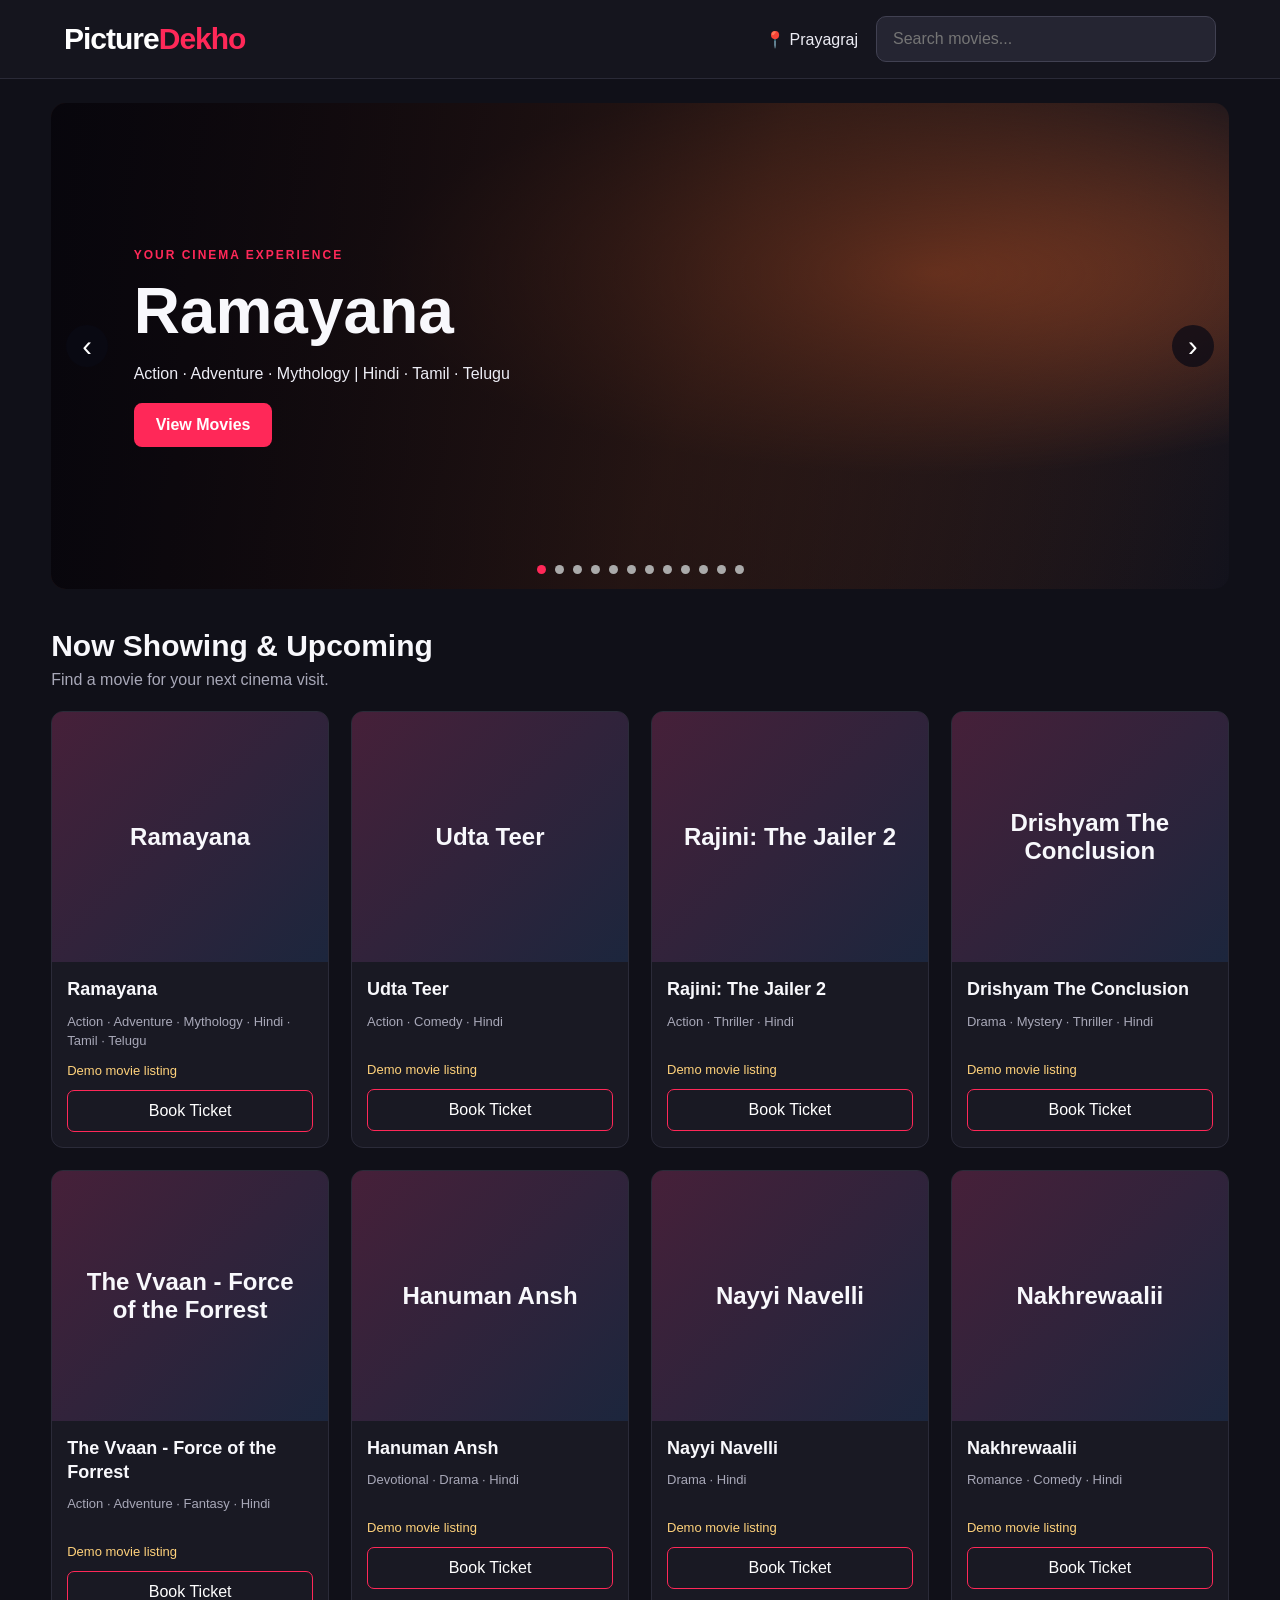
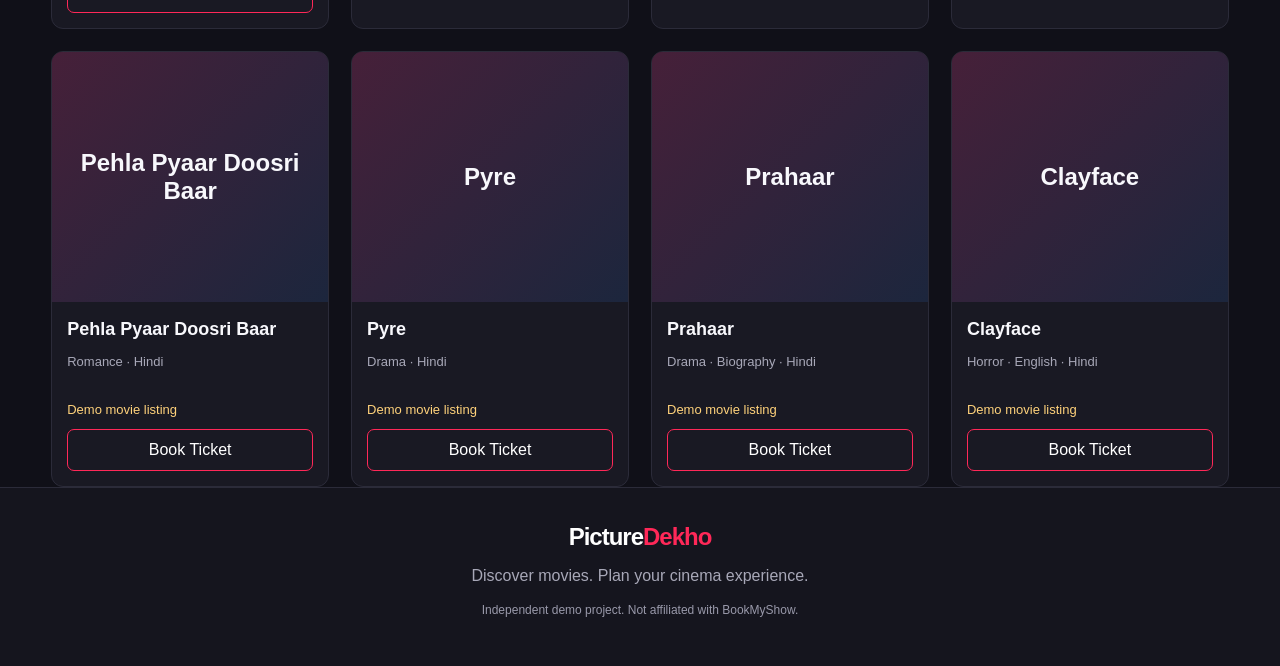
==== commit 9d207d63: "Update index.html" ====
--- a/index.html
+++ b/index.html
@@ -5,14 +5,14 @@
 <meta charset="UTF-8">
 <meta name="viewport" content="width=device-width, initial-scale=1">
 <title>PictureDekho | Book Movie Tickets</title>
-<meta name="description" content="Discover movies and explore demo cinema showtimes on PictureDekho.">
+<meta name="description" content="Discover movies and explore cinema bookings on PictureDekho.">
 <link rel="stylesheet" href="style.css">
 <style>
 .ticket-overlay[hidden]{display:none!important}
-.ticket-overlay{position:fixed;inset:0;z-index:99999;background:#000d;display:flex;align-items:center;justify-content:center;padding:15px;overflow:auto;font-family:Arial,sans-serif}
-.ticket{position:relative;background:#fff;color:#171923;width:100%;max-width:460px;margin:auto;padding:26px;border-radius:18px;box-sizing:border-box}
+.ticket-overlay{position:fixed;inset:0;z-index:99999;background:#000d;display:flex;align-items:center;justify-content:center;padding:14px;overflow:auto;font-family:Arial,sans-serif}
+.ticket{position:relative;background:white;color:#171923;width:100%;max-width:460px;margin:auto;padding:26px;border-radius:18px;box-sizing:border-box}
 .ticket *{box-sizing:border-box}
-.ticket-close{float:right;border:0;border-radius:50%;padding:8px 12px;cursor:pointer;font-size:20px}
+.ticket-close{float:right;border:0;border-radius:50%;padding:7px 12px;cursor:pointer;font-size:20px}
 .ticket-logo{font-size:24px;font-weight:800;margin:8px 0 22px}
 .ticket-logo span{color:#e11d48}
 .ticket-status{background:#dcfce7;color:#166534;padding:7px 10px;border-radius:5px;font-size:11px;font-weight:bold}
@@ -32,8 +32,8 @@
 .ticket-actions{display:flex;gap:10px;margin-top:20px}
 .ticket-actions button{flex:1;padding:12px;border:0;border-radius:8px;cursor:pointer;font-weight:bold}
 .print-button{background:#e11d48;color:white}
-.close-button{background:#eee;color:#222}
-.demo-label{font-size:10px;color:#fda4af}
+.ticket-close-bottom{background:#eee;color:#222}
+.ticket-overlay .ticket-close{background:#eee;color:#222}
 @media(max-width:380px){.ticket{padding:19px}}
 @media print{
  body *{visibility:hidden!important}
@@ -45,6 +45,7 @@
 </style>
 </head>
 <body>
+
 <header class="topbar">
   <a class="logo" href="#">Picture<span>Dekho</span></a>
   <div class="header-right">
@@ -54,59 +55,68 @@
 </header>
 
 <main class="container">
-  <section class="hero" id="hero">
-    <img id="bannerImage" src="banners/ramayana.jpg" alt="Movie banner">
-    <div class="hero-shade"></div>
-    <div class="hero-content">
-      <span class="eyebrow">YOUR CINEMA EXPERIENCE</span>
-      <h1 id="bannerTitle">Ramayana</h1>
-      <p id="bannerDescription">Discover your next big-screen experience.</p>
-      <button id="bannerBook" class="primary-button">Explore Movies</button>
-    </div>
-    <button id="bannerPrev" class="arrow arrow-left" aria-label="Previous banner">‹</button>
-    <button id="bannerNext" class="arrow arrow-right" aria-label="Next banner">›</button>
-    <div id="bannerDots" class="banner-dots"></div>
-  </section>
-
-  <section id="movies-section">
-    <div class="section-heading">
-      <div><h2>Now Showing &amp; Upcoming</h2><p>Find a movie for your next cinema visit.</p></div>
-    </div>
-    <div id="movies" class="movie-grid"></div>
-    <p id="noResults" hidden>No matching movies found.</p>
-  </section>
-
-  <section id="booking" class="booking-panel">
-    <div class="booking-header">
-      <div>
-        <span class="eyebrow">YOUR MOVIE NIGHT</span>
-        <h2 id="booking-title">Book your tickets</h2>
-        <p id="booking-subtitle">Choose a demo cinema and showtime.</p>
-      </div>
-      <button id="closeBooking" class="close-button" type="button">✕</button>
-    </div>
-    <h3>Choose a cinema</h3>
-    <div id="cinemas" class="cinema-list"></div>
-    <h3>Choose a showtime</h3>
-    <div id="showtimes" class="showtimes"></div>
-    <div id="seat-area" class="seat-area">
-      <h3>Select your seats</h3>
-      <p>Choose available seats below.</p>
-      <div class="screen">SCREEN THIS WAY</div>
-      <div id="seats" class="seats"></div>
-      <div class="seat-legend">
-        <span><i class="legend-seat available"></i> Available</span>
-        <span><i class="legend-seat selected"></i> Selected</span>
-        <span><i class="legend-seat booked"></i> Booked</span>
-      </div>
-      <div class="checkout">
-        <div><span>Selected seats</span><strong id="selected-label">None</strong></div>
-        <div><span>Total amount</span><strong id="total">₹0</strong></div>
-        <button id="confirmBooking" class="primary-button" type="button">Confirm Demo Booking</button>
-      </div>
-      <p class="demo-note">Demo only. No payment is collected and no real cinema seats are reserved.</p>
-    </div>
-  </section>
+
+<section class="hero" id="hero">
+  <img id="bannerImage" src="banners/ramayana.jpg" alt="Movie banner">
+  <div class="hero-shade"></div>
+  <div class="hero-content">
+    <span class="eyebrow">YOUR CINEMA EXPERIENCE</span>
+    <h1 id="bannerTitle">Ramayana</h1>
+    <p id="bannerDescription">Discover your next big-screen experience.</p>
+    <button id="bannerBook" class="primary-button" type="button">View Movies</button>
+  </div>
+  <button id="bannerPrev" class="arrow arrow-left" type="button" aria-label="Previous banner">‹</button>
+  <button id="bannerNext" class="arrow arrow-right" type="button" aria-label="Next banner">›</button>
+  <div id="bannerDots" class="banner-dots"></div>
+</section>
+
+<section id="movies-section">
+  <div class="section-heading">
+    <div>
+      <h2>Now Showing &amp; Upcoming</h2>
+      <p>Find a movie for your next cinema visit.</p>
+    </div>
+  </div>
+  <div id="movies" class="movie-grid"></div>
+  <p id="noResults" hidden>No matching movies found.</p>
+</section>
+
+<section id="booking" class="booking-panel">
+  <div class="booking-header">
+    <div>
+      <span class="eyebrow">YOUR MOVIE NIGHT</span>
+      <h2 id="booking-title">Book your tickets</h2>
+      <p id="booking-subtitle">Choose a cinema and showtime.</p>
+    </div>
+    <button id="closeBooking" class="close-button" type="button" aria-label="Close booking">✕</button>
+  </div>
+
+  <h3>Choose a cinema</h3>
+  <div id="cinemas" class="cinema-list"></div>
+
+  <h3>Choose a showtime</h3>
+  <div id="showtimes" class="showtimes"></div>
+
+  <div id="seat-area" class="seat-area">
+    <h3>Select your seats</h3>
+    <p>Select available seats below.</p>
+    <div class="screen">SCREEN THIS WAY</div>
+    <div id="seats" class="seats"></div>
+
+    <div class="seat-legend">
+      <span><i class="legend-seat available"></i> Available</span>
+      <span><i class="legend-seat selected"></i> Selected</span>
+      <span><i class="legend-seat booked"></i> Booked</span>
+    </div>
+
+    <div class="checkout">
+      <div><span>Selected seats</span><strong id="selected-label">None</strong></div>
+      <div><span>Total amount</span><strong id="total">₹0</strong></div>
+      <button id="confirmBooking" class="primary-button" type="button">Confirm Demo Booking</button>
+    </div>
+    <p class="demo-note">Demo only. No payment is collected and real cinema seats are not reserved.</p>
+  </div>
+</section>
 </main>
 
 <footer>
@@ -117,10 +127,9 @@
 
 <div id="toast" class="toast" role="status" aria-live="polite"></div>
 
-<!-- Demo ticket popup -->
 <div id="ticketOverlay" class="ticket-overlay" hidden>
   <section class="ticket" role="dialog" aria-modal="true" aria-label="Demo ticket">
-    <button id="closeTicket" class="ticket-close" type="button" aria-label="Close">×</button>
+    <button id="closeTicket" class="ticket-close" type="button" aria-label="Close ticket">×</button>
     <div class="ticket-logo">🎬 Picture<span>Dekho</span></div>
     <span class="ticket-status">✓ DEMO BOOKING CONFIRMED</span>
     <h2 id="ticketMovie">Movie name</h2>
@@ -145,7 +154,7 @@
     <p class="ticket-qr-note">QR code contains your demo booking details.</p>
     <div class="ticket-actions">
       <button id="printTicket" class="print-button" type="button">Print Ticket</button>
-      <button id="closeTicket2" class="close-button" type="button">Close</button>
+      <button id="closeTicketBottom" class="ticket-close-bottom" type="button">Close</button>
     </div>
   </section>
 </div>
@@ -168,224 +177,227 @@
  {title:"Clayface",genre:"Horror",language:"English · Hindi",image:"banners/clayface.jpg"}
 ];
 
-const cinemas = ["Vedant PVR","Ashish Palace","Sangam Palace"];
-const times = ["11:00 AM","2:30 PM","6:00 PM","9:15 PM"];
-const price = 180;
-const $ = id => document.getElementById(id);
-
-let activeMovie = movies[0];
-let activeCinema = cinemas[0];
-let activeTime = times[0];
-let selectedSeats = [];
-let bookedSeats = ["A3","B7","C5","D2","E9","F4"];
-let bannerIndex = 0;
-let toastTimer;
-
-function toast(message) {
-  $("toast").textContent = message;
-  $("toast").classList.add("show");
-  clearTimeout(toastTimer);
-  toastTimer = setTimeout(() => $("toast").classList.remove("show"), 2500);
-}
-
-function renderMovies(filter="") {
-  const list = $("movies");
-  list.replaceChildren();
-  const matches = movies.filter(m => (m.title+" "+m.genre+" "+m.language).toLowerCase().includes(filter.toLowerCase()));
-  $("noResults").hidden = matches.length > 0;
-
-  matches.forEach(movie => {
-    const card = document.createElement("article");
-    card.className = "movie-card";
-    const poster = document.createElement("div");
-    poster.className = "movie-poster";
-    const fallback = document.createElement("div");
-    fallback.className = "poster-fallback";
-    fallback.textContent = movie.title;
-    poster.appendChild(fallback);
-
-    const img = document.createElement("img");
-    img.src = movie.image;
-    img.alt = movie.title + " poster";
-    img.loading = "lazy";
-    img.onload = () => fallback.style.display = "none";
-    img.onerror = () => { img.style.display = "none"; fallback.style.display = "flex"; };
-    poster.appendChild(img);
-
-    const info = document.createElement("div");
-    info.className = "movie-info";
-    const h = document.createElement("h3");
-    h.textContent = movie.title;
-    const details = document.createElement("p");
-    details.textContent = movie.genre + " · " + movie.language;
-    const rating = document.createElement("div");
-    rating.className = "movie-rating";
-    rating.textContent = "Demo movie listing";
-    const button = document.createElement("button");
-    button.className = "book-button";
-    button.textContent = "Explore Shows";
-    button.onclick = () => openBooking(movie);
-    info.append(h,details,rating,button);
-    card.append(poster,info);
-    list.appendChild(card);
+const cinemas=["Vedant PVR","Ashish Palace","Sangam Palace"];
+const times=["11:00 AM","2:30 PM","6:00 PM","9:15 PM"];
+const price=180;
+const $=id=>document.getElementById(id);
+
+let activeMovie=movies[0],activeCinema=cinemas[0],activeTime=times[0];
+let selectedSeats=[],bookedSeats=["A3","B7","C5","D2","E9","F4"];
+let bannerIndex=0,toastTimer;
+
+function showToast(message){
+ $("toast").textContent=message;
+ $("toast").classList.add("show");
+ clearTimeout(toastTimer);
+ toastTimer=setTimeout(()=>$("toast").classList.remove("show"),2500);
+}
+
+function renderMovies(filter=""){
+ const list=$("movies");
+ list.replaceChildren();
+ const matches=movies.filter(m=>(m.title+" "+m.genre+" "+m.language).toLowerCase().includes(filter.toLowerCase()));
+ $("noResults").hidden=matches.length>0;
+
+ matches.forEach(movie=>{
+  const card=document.createElement("article");
+  card.className="movie-card";
+  const poster=document.createElement("div");
+  poster.className="movie-poster";
+  const fallback=document.createElement("div");
+  fallback.className="poster-fallback";
+  fallback.textContent=movie.title;
+  poster.appendChild(fallback);
+
+  const img=document.createElement("img");
+  img.src=movie.image;
+  img.alt=movie.title+" poster";
+  img.loading="lazy";
+  img.onload=()=>fallback.style.display="none";
+  img.onerror=()=>{img.style.display="none";fallback.style.display="flex";};
+  poster.appendChild(img);
+
+  const info=document.createElement("div");
+  info.className="movie-info";
+  const h=document.createElement("h3");
+  h.textContent=movie.title;
+  const details=document.createElement("p");
+  details.textContent=movie.genre+" · "+movie.language;
+  const rating=document.createElement("div");
+  rating.className="movie-rating";
+  rating.textContent="Demo movie listing";
+
+  const button=document.createElement("button");
+  button.type="button";
+  button.className="book-button";
+  button.textContent="Book Ticket";
+  button.onclick=()=>openBooking(movie);
+
+  info.append(h,details,rating,button);
+  card.append(poster,info);
+  list.appendChild(card);
+ });
+}
+
+$("search").addEventListener("input",e=>renderMovies(e.target.value));
+
+function showBanner(index){
+ bannerIndex=(index+movies.length)%movies.length;
+ const movie=movies[bannerIndex];
+ $("bannerTitle").textContent=movie.title;
+ $("bannerDescription").textContent=movie.genre+" | "+movie.language;
+ const img=$("bannerImage");
+ img.src=movie.image;
+ img.alt=movie.title+" banner";
+ img.style.display="block";
+ img.onerror=()=>img.style.display="none";
+ [...$("bannerDots").children].forEach((dot,i)=>dot.classList.toggle("active",i===bannerIndex));
+}
+
+movies.forEach((movie,index)=>{
+ const dot=document.createElement("button");
+ dot.type="button";
+ dot.className="banner-dot";
+ dot.setAttribute("aria-label","Show "+movie.title);
+ dot.onclick=()=>showBanner(index);
+ $("bannerDots").appendChild(dot);
+});
+
+$("bannerPrev").onclick=()=>showBanner(bannerIndex-1);
+$("bannerNext").onclick=()=>showBanner(bannerIndex+1);
+$("bannerBook").onclick=()=>$("movies-section").scrollIntoView({behavior:"smooth"});
+showBanner(0);
+setInterval(()=>{if(!document.hidden)showBanner(bannerIndex+1);},6000);
+
+function openBooking(movie){
+ activeMovie=movie;
+ activeCinema=cinemas[0];
+ activeTime=times[0];
+ selectedSeats=[];
+ $("booking-title").textContent=movie.title;
+ $("booking-subtitle").textContent="Choose a demo cinema and showtime in Prayagraj.";
+ $("booking").classList.add("show");
+ $("seat-area").classList.add("show");
+ renderCinemas();
+ renderTimes();
+ renderSeats();
+ $("booking").scrollIntoView({behavior:"smooth"});
+}
+
+$("closeBooking").onclick=()=>$("booking").classList.remove("show");
+
+function renderCinemas(){
+ $("cinemas").replaceChildren();
+ cinemas.forEach(cinema=>{
+  const b=document.createElement("button");
+  b.type="button";
+  b.className="cinema-option"+(cinema===activeCinema?" active":"");
+  b.textContent=cinema;
+  b.onclick=()=>{activeCinema=cinema;selectedSeats=[];renderCinemas();renderSeats();};
+  $("cinemas").appendChild(b);
+ });
+}
+
+function renderTimes(){
+ $("showtimes").replaceChildren();
+ times.forEach(time=>{
+  const b=document.createElement("button");
+  b.type="button";
+  b.className="time-option"+(time===activeTime?" active":"");
+  b.textContent=time;
+  b.onclick=()=>{activeTime=time;selectedSeats=[];renderTimes();renderSeats();};
+  $("showtimes").appendChild(b);
+ });
+}
+
+function renderSeats(){
+ $("seats").replaceChildren();
+ ["A","B","C","D","E","F"].forEach(row=>{
+  for(let n=1;n<=10;n++){
+   const seat=row+n;
+   const b=document.createElement("button");
+   b.type="button";
+   b.className="seat";
+   b.textContent=seat;
+
+   if(bookedSeats.includes(seat)){
+    b.classList.add("booked");
+    b.disabled=true;
+   }else if(selectedSeats.includes(seat)){
+    b.classList.add("selected");
+   }
+
+   b.onclick=()=>{
+    selectedSeats=selectedSeats.includes(seat)
+      ?selectedSeats.filter(s=>s!==seat)
+      :[...selectedSeats,seat];
+    renderSeats();
+   };
+   $("seats").appendChild(b);
+  }
+ });
+ $("selected-label").textContent=selectedSeats.length?selectedSeats.join(", "):"None";
+ $("total").textContent="₹"+selectedSeats.length*price;
+}
+
+function loadQrLibrary(){
+ return new Promise(resolve=>{
+  if(window.QRCode)return resolve(true);
+  const script=document.createElement("script");
+  script.src="https://cdnjs.cloudflare.com/ajax/libs/qrcodejs/1.0.0/qrcode.min.js";
+  script.onload=()=>resolve(!!window.QRCode);
+  script.onerror=()=>resolve(false);
+  document.head.appendChild(script);
+ });
+}
+
+$("confirmBooking").onclick=async()=>{
+ if(!selectedSeats.length){
+  showToast("Please select at least one seat.");
+  return;
+ }
+
+ const seats=[...selectedSeats];
+ const ticket={
+  bookingId:"PD"+Date.now().toString().slice(-8),
+  movie:activeMovie.title,
+  cinema:activeCinema,
+  showtime:activeTime,
+  date:new Date().toLocaleDateString("en-IN",{day:"2-digit",month:"short",year:"numeric"}),
+  seats,
+  total:seats.length*price
+ };
+
+ $("ticketMovie").textContent=ticket.movie;
+ $("ticketCinema").textContent=ticket.cinema;
+ $("ticketTime").textContent=ticket.showtime;
+ $("ticketDate").textContent=ticket.date;
+ $("ticketSeats").textContent=ticket.seats.join(", ");
+ $("ticketId").textContent=ticket.bookingId;
+ $("ticketTotal").textContent="₹"+ticket.total;
+ $("ticketQR").replaceChildren();
+ $("ticketOverlay").hidden=false;
+
+ const ready=await loadQrLibrary();
+ if(!$("ticketOverlay").hidden&&ready&&window.QRCode){
+  new QRCode($("ticketQR"),{
+   text:JSON.stringify(ticket),
+   width:140,
+   height:140,
+   correctLevel:QRCode.CorrectLevel.M
   });
-}
-
-$("search").addEventListener("input", e => renderMovies(e.target.value));
-
-function showBanner(index) {
-  bannerIndex = (index + movies.length) % movies.length;
-  const movie = movies[bannerIndex];
-  $("bannerTitle").textContent = movie.title;
-  $("bannerDescription").textContent = movie.genre + " | " + movie.language;
-  const img = $("bannerImage");
-  img.src = movie.image;
-  img.alt = movie.title + " banner";
-  img.style.display = "block";
-  img.onerror = () => img.style.display = "none";
-  [...$("bannerDots").children].forEach((dot,i) => dot.classList.toggle("active",i===bannerIndex));
-}
-
-movies.forEach((movie,index) => {
-  const dot = document.createElement("button");
-  dot.type = "button";
-  dot.className = "banner-dot";
-  dot.setAttribute("aria-label","Show "+movie.title);
-  dot.onclick = () => showBanner(index);
-  $("bannerDots").appendChild(dot);
-});
-
-$("bannerPrev").onclick = () => showBanner(bannerIndex-1);
-$("bannerNext").onclick = () => showBanner(bannerIndex+1);
-$("bannerBook").onclick = () => $("movies-section").scrollIntoView({behavior:"smooth"});
-showBanner(0);
-setInterval(() => { if (!document.hidden) showBanner(bannerIndex+1); },6000);
-
-function openBooking(movie) {
-  activeMovie = movie;
-  activeCinema = cinemas[0];
-  activeTime = times[0];
-  selectedSeats = [];
-  $("booking-title").textContent = movie.title;
-  $("booking-subtitle").textContent = "Choose a demo cinema and showtime in Prayagraj.";
-  $("booking").classList.add("show");
-  $("seat-area").classList.add("show");
-  renderCinemas();
-  renderTimes();
-  renderSeats();
-  $("booking").scrollIntoView({behavior:"smooth"});
-}
-
-$("closeBooking").onclick = () => $("booking").classList.remove("show");
-
-function renderCinemas() {
-  $("cinemas").replaceChildren();
-  cinemas.forEach(cinema => {
-    const b = document.createElement("button");
-    b.className = "cinema-option" + (cinema===activeCinema ? " active" : "");
-    b.textContent = cinema;
-    b.onclick = () => { activeCinema=cinema; selectedSeats=[]; renderCinemas(); renderSeats(); };
-    $("cinemas").appendChild(b);
-  });
-}
-
-function renderTimes() {
-  $("showtimes").replaceChildren();
-  times.forEach(time => {
-    const b = document.createElement("button");
-    b.className = "time-option" + (time===activeTime ? " active" : "");
-    b.textContent = time;
-    b.onclick = () => { activeTime=time; selectedSeats=[]; renderTimes(); renderSeats(); };
-    $("showtimes").appendChild(b);
-  });
-}
-
-function renderSeats() {
-  $("seats").replaceChildren();
-  ["A","B","C","D","E","F"].forEach(row => {
-    for (let n=1;n<=10;n++) {
-      const seat=row+n;
-      const b=document.createElement("button");
-      b.type="button";
-      b.className="seat";
-      b.textContent=seat;
-      if (bookedSeats.includes(seat)) {
-        b.classList.add("booked");
-        b.disabled=true;
-      } else if (selectedSeats.includes(seat)) {
-        b.classList.add("selected");
-      }
-      b.onclick=()=>{
-        selectedSeats=selectedSeats.includes(seat)
-          ? selectedSeats.filter(s=>s!==seat)
-          : [...selectedSeats,seat];
-        renderSeats();
-      };
-      $("seats").appendChild(b);
-    }
-  });
-  $("selected-label").textContent=selectedSeats.length ? selectedSeats.join(", ") : "None";
-  $("total").textContent="₹"+selectedSeats.length*price;
-}
-
-function loadQrLibrary() {
-  return new Promise(resolve => {
-    if (window.QRCode) return resolve(true);
-    const script=document.createElement("script");
-    script.src="https://cdnjs.cloudflare.com/ajax/libs/qrcodejs/1.0.0/qrcode.min.js";
-    script.onload=()=>resolve(!!window.QRCode);
-    script.onerror=()=>resolve(false);
-    document.head.appendChild(script);
-  });
-}
-
-$("confirmBooking").onclick = async () => {
-  if (!selectedSeats.length) {
-    toast("Please select at least one seat.");
-    return;
-  }
-
-  const seats=[...selectedSeats];
-  const ticket={
-    bookingId:"PD"+Date.now().toString().slice(-8),
-    movie:activeMovie.title,
-    cinema:activeCinema,
-    showtime:activeTime,
-    date:new Date().toLocaleDateString("en-IN",{day:"2-digit",month:"short",year:"numeric"}),
-    seats,
-    total:seats.length*price
-  };
-
-  $("ticketMovie").textContent=ticket.movie;
-  $("ticketCinema").textContent=ticket.cinema;
-  $("ticketTime").textContent=ticket.showtime;
-  $("ticketDate").textContent=ticket.date;
-  $("ticketSeats").textContent=ticket.seats.join(", ");
-  $("ticketId").textContent=ticket.bookingId;
-  $("ticketTotal").textContent="₹"+ticket.total;
-  $("ticketQR").replaceChildren();
-  $("ticketOverlay").hidden=false;
-
-  const qrReady=await loadQrLibrary();
-  if (!$("ticketOverlay").hidden && qrReady && window.QRCode) {
-    new QRCode($("ticketQR"),{
-      text:JSON.stringify(ticket),
-      width:140,
-      height:140,
-      correctLevel:QRCode.CorrectLevel.M
-    });
-  } else if (!qrReady) {
-    $("ticketQR").textContent="QR unavailable. Check your internet connection.";
-  }
-
-  seats.forEach(seat=>{if(!bookedSeats.includes(seat)) bookedSeats.push(seat);});
-  selectedSeats=[];
-  renderSeats();
+ }else if(!ready){
+  $("ticketQR").textContent="QR code unavailable. Please check your internet connection.";
+ }
+
+ seats.forEach(seat=>{if(!bookedSeats.includes(seat))bookedSeats.push(seat);});
+ selectedSeats=[];
+ renderSeats();
 };
 
-function closeTicket() { $("ticketOverlay").hidden=true; }
+function closeTicket(){$("ticketOverlay").hidden=true;}
 $("closeTicket").onclick=closeTicket;
-$("closeTicket2").onclick=closeTicket;
+$("closeTicketBottom").onclick=closeTicket;
 $("printTicket").onclick=()=>window.print();
 $("ticketOverlay").addEventListener("click",e=>{if(e.target===$("ticketOverlay"))closeTicket();});
 document.addEventListener("keydown",e=>{if(e.key==="Escape")closeTicket();});
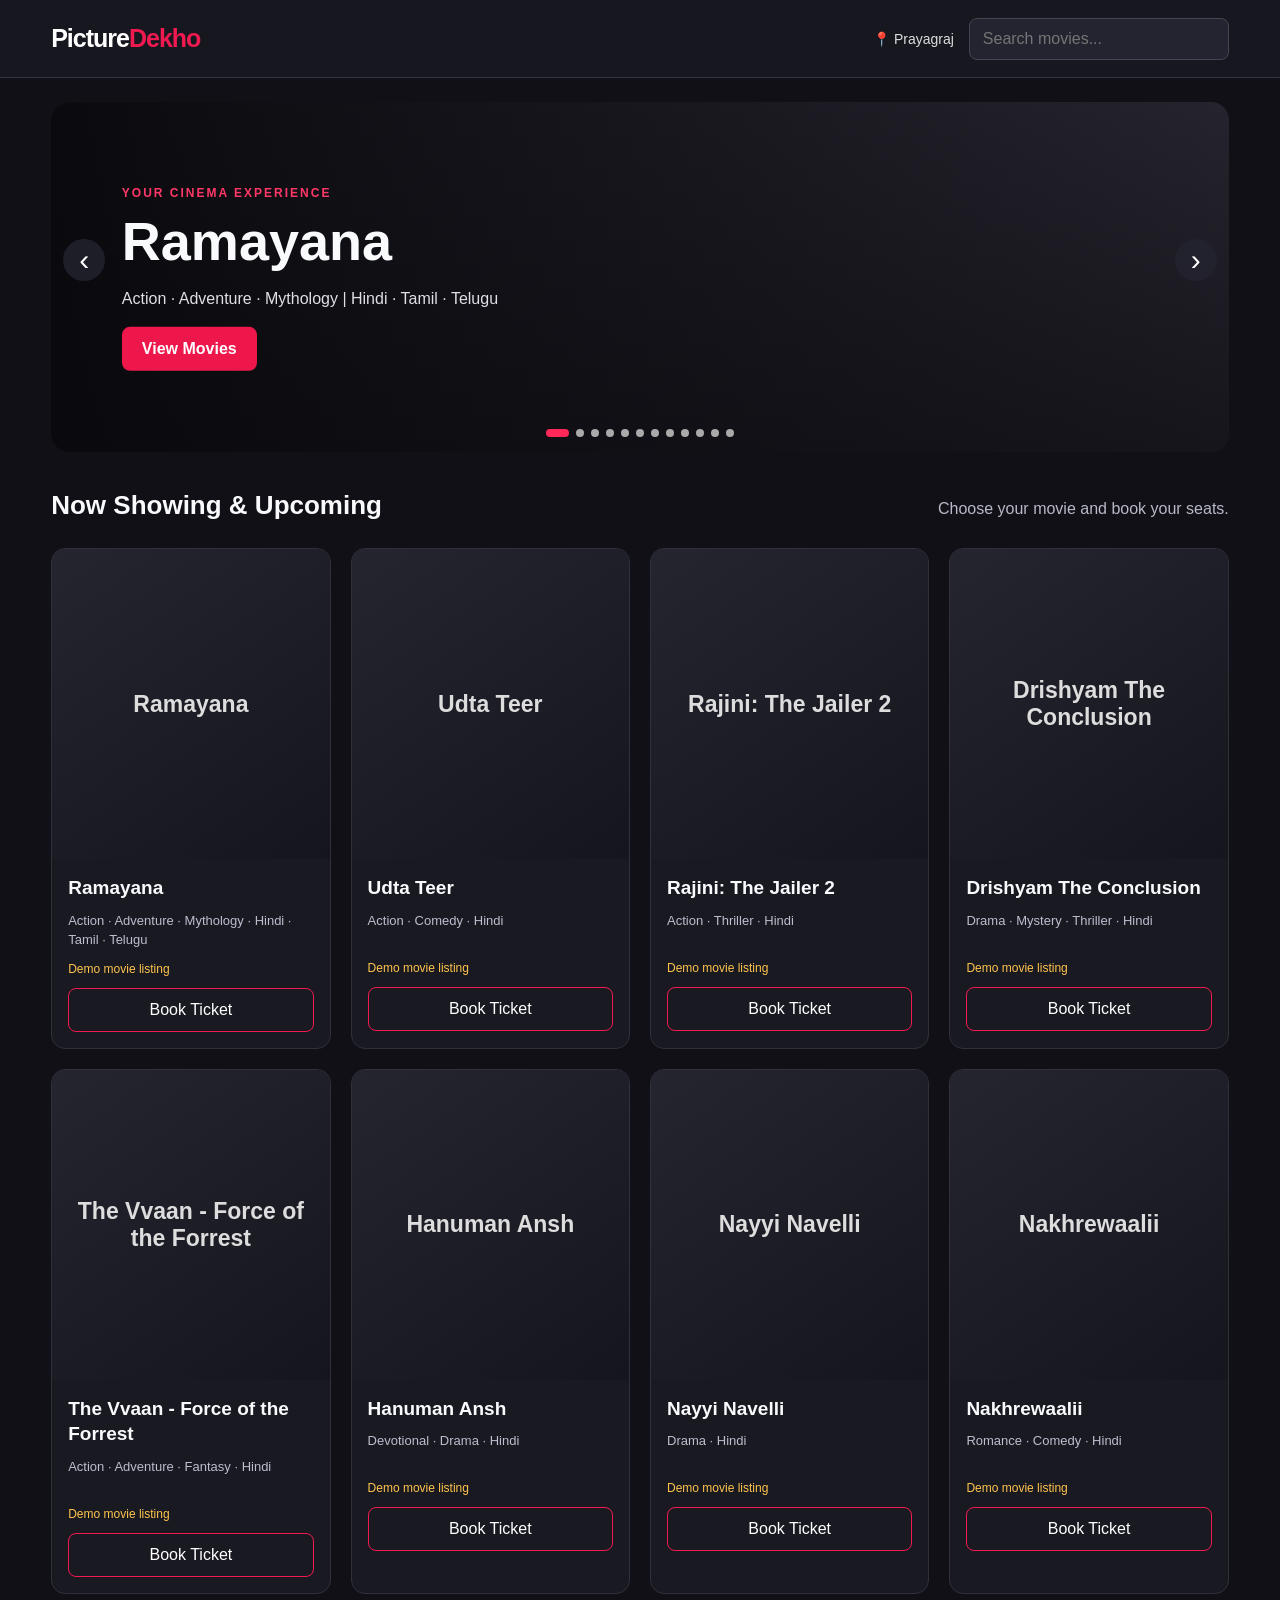
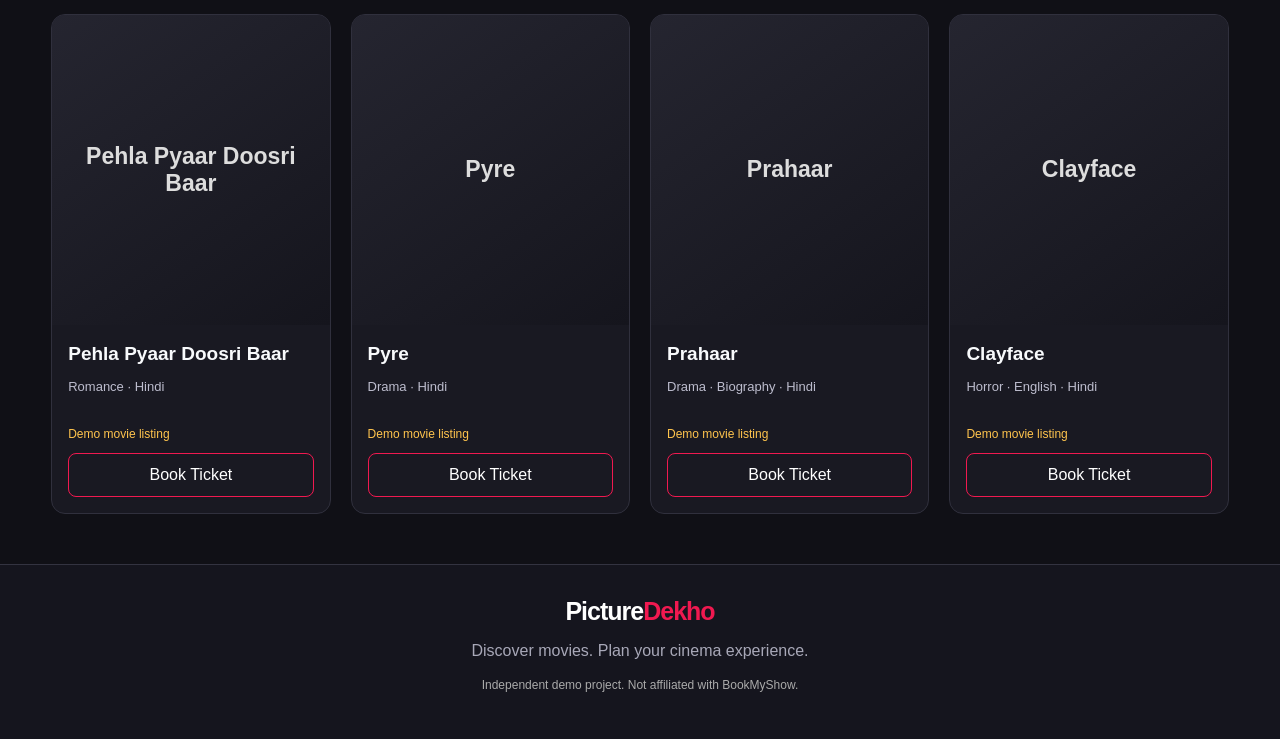
==== commit 6f7821af: "Update index.html" ====
--- a/index.html
+++ b/index.html
@@ -5,42 +5,122 @@
 <meta charset="UTF-8">
 <meta name="viewport" content="width=device-width, initial-scale=1">
 <title>PictureDekho | Book Movie Tickets</title>
-<meta name="description" content="Discover movies and explore cinema bookings on PictureDekho.">
 <link rel="stylesheet" href="style.css">
 <style>
-.ticket-overlay[hidden]{display:none!important}
-.ticket-overlay{position:fixed;inset:0;z-index:99999;background:#000d;display:flex;align-items:center;justify-content:center;padding:14px;overflow:auto;font-family:Arial,sans-serif}
-.ticket{position:relative;background:white;color:#171923;width:100%;max-width:460px;margin:auto;padding:26px;border-radius:18px;box-sizing:border-box}
-.ticket *{box-sizing:border-box}
-.ticket-close{float:right;border:0;border-radius:50%;padding:7px 12px;cursor:pointer;font-size:20px}
-.ticket-logo{font-size:24px;font-weight:800;margin:8px 0 22px}
-.ticket-logo span{color:#e11d48}
-.ticket-status{background:#dcfce7;color:#166534;padding:7px 10px;border-radius:5px;font-size:11px;font-weight:bold}
-.ticket h2{font-size:26px;margin:18px 0 5px;overflow-wrap:anywhere}
+*{box-sizing:border-box}
+body{margin:0;background:#101016;color:#f8fafc;font-family:Arial,sans-serif}
+button,input,select{font:inherit}
+button{cursor:pointer}
+.topbar{position:sticky;top:0;z-index:20;background:#171720;border-bottom:1px solid #343440;padding:14px 4%;display:flex;justify-content:space-between;align-items:center;gap:16px}
+.logo{color:white;text-decoration:none;font-weight:800;font-size:25px}
+.logo span{color:#f01950}
+.header-right{display:flex;align-items:center;gap:15px}
+.city{color:#ddd;font-size:14px}
+#search{width:min(260px,45vw);background:#242430;color:white;border:1px solid #444452;padding:11px 13px;border-radius:8px}
+.container{max-width:1400px;width:92%;margin:24px auto}
+.hero{height:350px;position:relative;overflow:hidden;border-radius:18px;background:#25232d;margin-bottom:38px}
+.hero>img{width:100%;height:100%;object-fit:cover;position:absolute;inset:0}
+.hero-shade{position:absolute;inset:0;background:linear-gradient(90deg,#09090df2,transparent 100%),linear-gradient(0deg,#09090d88,transparent)}
+.hero-content{position:absolute;left:6%;top:50%;transform:translateY(-50%);max-width:600px}
+.eyebrow{color:#ff3867;font-size:12px;font-weight:bold;letter-spacing:2px}
+.hero h1{font-size:clamp(30px,5vw,54px);margin:12px 0}
+.hero p{color:#e0dfe7}
+.primary-button{background:#ed174c;color:white;border:0;border-radius:8px;padding:13px 20px;font-weight:bold}
+.arrow{position:absolute;top:45%;border:0;border-radius:50%;background:#242430cc;color:white;font-size:30px;width:42px;height:42px}
+.arrow-left{left:12px}.arrow-right{right:12px}
+.banner-dots{position:absolute;bottom:15px;left:0;right:0;display:flex;justify-content:center;gap:7px}
+.banner-dot{border:0;border-radius:50%;height:8px;width:8px;padding:0;background:#aaa}
+.banner-dot.active{background:#ff2859;width:23px;border-radius:6px}
+.section-heading{margin:28px 0 20px}
+.section-heading h2{margin-bottom:7px;font-size:26px}
+.section-heading p{color:#b9b9c8;margin-top:0}
+.movie-grid{display:grid;grid-template-columns:repeat(4,minmax(0,1fr));gap:20px}
+.movie-card{background:#191922;border:1px solid #30303d;border-radius:14px;overflow:hidden;min-width:0}
+.movie-poster{height:310px;position:relative;background:#252530;overflow:hidden}
+.movie-poster img{position:absolute;width:100%;height:100%;inset:0;object-fit:cover}
+.poster-fallback{position:absolute;inset:0;display:flex;align-items:center;justify-content:center;text-align:center;padding:15px;color:#ddd;background:linear-gradient(145deg,#252530,#15151d);font-size:23px;font-weight:bold}
+.movie-info{padding:16px}
+.movie-info h3{margin:0 0 10px;font-size:19px}
+.movie-info p{color:#bdbdce;font-size:13px;line-height:1.5;min-height:38px}
+.movie-rating{color:#ffc44d;font-size:12px;margin:12px 0}
+.book-button{width:100%;padding:12px;border:1px solid #f01950;background:transparent;color:white;border-radius:8px}
+.book-button:hover{background:#ed174c}
+.empty-message{color:#ccc;padding:30px 0}
+footer{text-align:center;padding:32px 15px;border-top:1px solid #333340;color:#aaa;margin-top:50px}
+.demo-note{font-size:12px;color:#aaa;line-height:1.6}
+
+/* STEP-BY-STEP BOOKING POPUP */
+.booking-overlay{position:fixed;inset:0;background:#050509eF;z-index:1000;display:none;align-items:center;justify-content:center;padding:14px;overflow-y:auto}
+.booking-overlay.open{display:flex}
+.booking-dialog{background:#191922;color:white;width:100%;max-width:760px;max-height:94vh;overflow-y:auto;border:1px solid #383846;border-radius:17px;box-shadow:0 25px 100px #0009}
+.dialog-top{position:sticky;top:0;z-index:5;background:#191922;border-bottom:1px solid #353542;padding:18px 22px;display:flex;justify-content:space-between;align-items:center;gap:12px}
+.dialog-top h2{font-size:21px;margin:5px 0}
+.close-dialog{background:#30303d;color:white;border:0;border-radius:7px;width:38px;height:38px;font-size:23px}
+.progress{display:grid;grid-template-columns:repeat(3,1fr);gap:8px;padding:16px 22px 0}
+.progress-step{font-size:11px;color:#888;text-align:center;padding:10px 4px;border-bottom:3px solid #383846}
+.progress-step.active{color:white;border-color:#f01950}
+.progress-step.done{color:#70e0ad;border-color:#16845b}
+.stage{padding:22px;display:none}
+.stage.active{display:block}
+.stage h3{margin:0 0 15px;font-size:20px}
+.stage-description{font-size:13px;color:#aaa;line-height:1.5;margin:-5px 0 20px}
+.field-label{display:block;color:#ccc;font-size:13px;margin:18px 0 9px}
+.choice-list{display:flex;flex-wrap:wrap;gap:10px}
+.choice{border:1px solid #454554;background:#252530;color:white;padding:12px 14px;border-radius:8px}
+.choice.active{border-color:#ff2b5d;background:#48202d}
+.date-select{width:100%;background:#252530;color:white;border:1px solid #454554;border-radius:8px;padding:13px}
+.stage-actions{display:flex;justify-content:space-between;gap:10px;margin-top:26px;padding-top:17px;border-top:1px solid #353542}
+.stage-actions button{padding:12px 18px;border-radius:8px}
+.secondary-button{background:#30303d;border:1px solid #484856;color:white}
+.next-button{background:#ed174c;border:0;color:white;font-weight:bold}
+.next-button:disabled{opacity:.4;cursor:not-allowed}
+.screen{height:10px;width:75%;margin:25px auto 30px;background:#e2e0ff;border-radius:50%;box-shadow:0 8px 24px #9a94ff44;text-align:center;color:#aaa;padding-top:15px;font-size:10px;letter-spacing:4px}
+.seats{display:grid;grid-template-columns:repeat(10,minmax(0,1fr));gap:7px;max-width:490px;margin:0 auto}
+.seat{padding:8px 0;min-width:0;border:1px solid #555564;border-radius:5px;background:#30303c;color:white;font-size:11px}
+.seat.selected{background:#169a70;border-color:#169a70}
+.seat.booked{background:#101016;color:#555;border-color:#272733;cursor:not-allowed}
+.seat-legend{display:flex;justify-content:center;gap:16px;flex-wrap:wrap;margin:20px 0;color:#c8c8d4;font-size:12px}
+.legend-item{display:flex;align-items:center;gap:6px}
+.legend-square{height:12px;width:12px;border-radius:3px;background:#30303c}
+.legend-square.selected{background:#169a70}
+.legend-square.booked{background:#101016;border:1px solid #444}
+.seat-summary{display:flex;justify-content:space-between;gap:12px;background:#252530;padding:14px;border-radius:9px;margin-top:18px}
+.seat-summary small{display:block;color:#aaa;margin-bottom:5px}
+.seat-summary strong{overflow-wrap:anywhere}
+.ticket{background:#fff;color:#191923;border-radius:14px;padding:23px;max-width:450px;margin:0 auto}
+.ticket-brand{font-size:22px;font-weight:800;margin-bottom:18px}
+.ticket-brand span{color:#e9164a}
+.ticket-status{display:inline-block;background:#dcfce7;color:#166534;font-size:10px;font-weight:bold;padding:7px 9px;border-radius:5px}
+.ticket h2{font-size:26px;margin:16px 0 5px;overflow-wrap:anywhere}
 .ticket-muted{color:#777;font-size:13px}
-.ticket-divider{border-top:1px dashed #bbb;margin:22px 0}
-.ticket-grid{display:grid;grid-template-columns:1fr 1fr;gap:22px 12px}
+.ticket-divider{border-top:1px dashed #bbb;margin:20px 0}
+.ticket-grid{display:grid;grid-template-columns:1fr 1fr;gap:19px 12px}
 .ticket-label{display:block;color:#777;font-size:10px;font-weight:bold;letter-spacing:.5px;margin-bottom:6px}
-.ticket-value{display:block;font-size:14px;overflow-wrap:anywhere}
+.ticket-value{font-size:14px;overflow-wrap:anywhere;display:block}
 .ticket-bottom{display:flex;justify-content:space-between;gap:10px}
 .ticket-price{text-align:right}
-.ticket-price strong{color:#e11d48;font-size:25px}
-.ticket-warning{font-size:10px;font-weight:bold;color:#a16207;line-height:1.5;max-width:220px}
-.ticket-qr{display:flex;justify-content:center;align-items:center;margin:20px auto 10px;min-height:145px}
+.ticket-price strong{color:#e9164a;font-size:25px}
+.ticket-warning{font-size:10px;color:#a16207;line-height:1.5;font-weight:bold}
+.ticket-qr{display:flex;justify-content:center;min-height:135px;margin:18px auto 8px}
 .ticket-qr img,.ticket-qr canvas{max-width:100%;height:auto}
 .ticket-qr-note{text-align:center;color:#777;font-size:11px}
-.ticket-actions{display:flex;gap:10px;margin-top:20px}
-.ticket-actions button{flex:1;padding:12px;border:0;border-radius:8px;cursor:pointer;font-weight:bold}
-.print-button{background:#e11d48;color:white}
+.ticket-actions{display:flex;gap:10px;margin-top:18px}
+.ticket-actions button{flex:1;padding:12px;border:0;border-radius:8px;font-weight:bold}
+.print-button{background:#ed174c;color:white}
 .ticket-close-bottom{background:#eee;color:#222}
-.ticket-overlay .ticket-close{background:#eee;color:#222}
-@media(max-width:380px){.ticket{padding:19px}}
+.toast{position:fixed;bottom:20px;left:50%;transform:translateX(-50%);background:#282834;color:white;border:1px solid #494958;border-radius:8px;padding:12px 18px;z-index:2000;display:none;max-width:90%;text-align:center}
+.toast.show{display:block}
+@media(max-width:900px){.movie-grid{grid-template-columns:repeat(3,minmax(0,1fr))}.movie-poster{height:280px}}
+@media(max-width:620px){.topbar{align-items:flex-start;flex-wrap:wrap}.header-right{width:100%;justify-content:space-between}.movie-grid{grid-template-columns:repeat(2,minmax(0,1fr));gap:12px}.movie-poster{height:230px}.movie-info{padding:11px}.movie-info h3{font-size:16px}.hero{height:280px}.stage{padding:17px}.dialog-top{padding:15px 17px}.progress{padding-left:15px;padding-right:15px}.seat{font-size:9px;padding:8px 0}.seats{gap:4px}.choice{padding:10px}.ticket{padding:18px}}
+@media(max-width:380px){.movie-grid{grid-template-columns:1fr 1fr}.movie-poster{height:190px}.seats{gap:3px}.seat{font-size:8px}}
 @media print{
  body *{visibility:hidden!important}
  #ticketOverlay,#ticketOverlay *{visibility:visible!important}
  #ticketOverlay{display:block!important;position:absolute;inset:0;background:white;padding:0;overflow:visible}
+ .booking-dialog{max-height:none;overflow:visible;border:0;box-shadow:none}
+ .dialog-top,.progress,.stage:not(#ticketStage),.ticket-actions{display:none!important}
+ #ticketStage{display:block!important;padding:0}
  .ticket{max-width:100%;box-shadow:none}
- .ticket-actions,.ticket-close{display:none!important}
 }
 </style>
 </head>
@@ -55,109 +135,138 @@
 </header>
 
 <main class="container">
-
-<section class="hero" id="hero">
-  <img id="bannerImage" src="banners/ramayana.jpg" alt="Movie banner">
-  <div class="hero-shade"></div>
-  <div class="hero-content">
-    <span class="eyebrow">YOUR CINEMA EXPERIENCE</span>
-    <h1 id="bannerTitle">Ramayana</h1>
-    <p id="bannerDescription">Discover your next big-screen experience.</p>
-    <button id="bannerBook" class="primary-button" type="button">View Movies</button>
-  </div>
-  <button id="bannerPrev" class="arrow arrow-left" type="button" aria-label="Previous banner">‹</button>
-  <button id="bannerNext" class="arrow arrow-right" type="button" aria-label="Next banner">›</button>
-  <div id="bannerDots" class="banner-dots"></div>
-</section>
-
-<section id="movies-section">
-  <div class="section-heading">
-    <div>
+  <section class="hero">
+    <img id="bannerImage" src="banners/ramayana.jpg" alt="Featured movie banner">
+    <div class="hero-shade"></div>
+    <div class="hero-content">
+      <span class="eyebrow">YOUR CINEMA EXPERIENCE</span>
+      <h1 id="bannerTitle">Ramayana</h1>
+      <p id="bannerDescription">Discover your next big-screen experience.</p>
+      <button id="bannerBook" class="primary-button" type="button">View Movies</button>
+    </div>
+    <button id="bannerPrev" class="arrow arrow-left" type="button" aria-label="Previous banner">‹</button>
+    <button id="bannerNext" class="arrow arrow-right" type="button" aria-label="Next banner">›</button>
+    <div id="bannerDots" class="banner-dots"></div>
+  </section>
+
+  <section id="movies-section">
+    <div class="section-heading">
       <h2>Now Showing &amp; Upcoming</h2>
-      <p>Find a movie for your next cinema visit.</p>
+      <p>Choose your movie and book your seats.</p>
     </div>
-  </div>
-  <div id="movies" class="movie-grid"></div>
-  <p id="noResults" hidden>No matching movies found.</p>
-</section>
-
-<section id="booking" class="booking-panel">
-  <div class="booking-header">
-    <div>
-      <span class="eyebrow">YOUR MOVIE NIGHT</span>
-      <h2 id="booking-title">Book your tickets</h2>
-      <p id="booking-subtitle">Choose a cinema and showtime.</p>
-    </div>
-    <button id="closeBooking" class="close-button" type="button" aria-label="Close booking">✕</button>
-  </div>
-
-  <h3>Choose a cinema</h3>
-  <div id="cinemas" class="cinema-list"></div>
-
-  <h3>Choose a showtime</h3>
-  <div id="showtimes" class="showtimes"></div>
-
-  <div id="seat-area" class="seat-area">
-    <h3>Select your seats</h3>
-    <p>Select available seats below.</p>
-    <div class="screen">SCREEN THIS WAY</div>
-    <div id="seats" class="seats"></div>
-
-    <div class="seat-legend">
-      <span><i class="legend-seat available"></i> Available</span>
-      <span><i class="legend-seat selected"></i> Selected</span>
-      <span><i class="legend-seat booked"></i> Booked</span>
-    </div>
-
-    <div class="checkout">
-      <div><span>Selected seats</span><strong id="selected-label">None</strong></div>
-      <div><span>Total amount</span><strong id="total">₹0</strong></div>
-      <button id="confirmBooking" class="primary-button" type="button">Confirm Demo Booking</button>
-    </div>
-    <p class="demo-note">Demo only. No payment is collected and real cinema seats are not reserved.</p>
-  </div>
-</section>
+    <div id="movies" class="movie-grid"></div>
+    <p id="noResults" class="empty-message" hidden>No matching movies found.</p>
+  </section>
 </main>
 
 <footer>
-  <a class="logo footer-logo" href="#">Picture<span>Dekho</span></a>
+  <a class="logo" href="#">Picture<span>Dekho</span></a>
   <p>Discover movies. Plan your cinema experience.</p>
   <p class="demo-note">Independent demo project. Not affiliated with BookMyShow.</p>
 </footer>
 
+<!-- Booking wizard: only one step is visible at a time -->
+<div id="ticketOverlay" class="booking-overlay" role="dialog" aria-modal="true" aria-label="Movie booking">
+  <div class="booking-dialog">
+    <div class="dialog-top">
+      <div>
+        <span class="eyebrow">PICTUREDEKHO BOOKING</span>
+        <h2 id="dialogMovieTitle">Book movie tickets</h2>
+      </div>
+      <button id="closeWizard" class="close-dialog" type="button" aria-label="Close booking">×</button>
+    </div>
+
+    <div id="progress" class="progress">
+      <div class="progress-step active">1. SHOWTIME</div>
+      <div class="progress-step">2. SEATS</div>
+      <div class="progress-step">3. TICKET</div>
+    </div>
+
+    <!-- STEP 1 -->
+    <section id="showtimeStage" class="stage active">
+      <h3>Choose your cinema and showtime</h3>
+      <p class="stage-description">Select a demo cinema, date and showtime to continue.</p>
+
+      <label class="field-label" for="bookingDate">Booking date</label>
+      <input id="bookingDate" class="date-select" type="date">
+
+      <span class="field-label">Cinema hall</span>
+      <div id="cinemaChoices" class="choice-list"></div>
+
+      <span class="field-label">Showtime</span>
+      <div id="timeChoices" class="choice-list"></div>
+
+      <div class="stage-actions">
+        <button id="cancelBooking" class="secondary-button" type="button">Cancel</button>
+        <button id="toSeats" class="next-button" type="button">Choose Seats →</button>
+      </div>
+    </section>
+
+    <!-- STEP 2 -->
+    <section id="seatsStage" class="stage">
+      <h3>Select your seats</h3>
+      <p id="seatDetails" class="stage-description"></p>
+
+      <div class="screen">SCREEN THIS WAY</div>
+      <div id="seats" class="seats"></div>
+
+      <div class="seat-legend">
+        <span class="legend-item"><i class="legend-square"></i> Available</span>
+        <span class="legend-item"><i class="legend-square selected"></i> Selected</span>
+        <span class="legend-item"><i class="legend-square booked"></i> Unavailable</span>
+      </div>
+
+      <div class="seat-summary">
+        <div><small>Selected seats</small><strong id="selectedSeats">None</strong></div>
+        <div style="text-align:right"><small>Total amount</small><strong id="totalAmount">₹0</strong></div>
+      </div>
+
+      <div class="stage-actions">
+        <button id="backToShowtime" class="secondary-button" type="button">← Back</button>
+        <button id="confirmBooking" class="next-button" type="button">Confirm Booking →</button>
+      </div>
+      <p class="demo-note">Demo booking only. No payment is collected.</p>
+    </section>
+
+    <!-- STEP 3 -->
+    <section id="ticketStage" class="stage">
+      <div class="ticket">
+        <div class="ticket-brand">🎬 Picture<span>Dekho</span></div>
+        <span class="ticket-status">✓ DEMO BOOKING CONFIRMED</span>
+        <h2 id="ticketMovie">Movie name</h2>
+        <p class="ticket-muted">Your cinema experience awaits!</p>
+
+        <div class="ticket-divider"></div>
+        <div class="ticket-grid">
+          <div><span class="ticket-label">CINEMA HALL</span><strong class="ticket-value" id="ticketCinema"></strong></div>
+          <div><span class="ticket-label">SHOWTIME</span><strong class="ticket-value" id="ticketTime"></strong></div>
+          <div><span class="ticket-label">DATE</span><strong class="ticket-value" id="ticketDate"></strong></div>
+          <div><span class="ticket-label">SEATS</span><strong class="ticket-value" id="ticketSeatNames"></strong></div>
+        </div>
+        <div class="ticket-divider"></div>
+        <div class="ticket-bottom">
+          <div>
+            <span class="ticket-label">BOOKING ID</span>
+            <strong class="ticket-value" id="ticketBookingId"></strong>
+            <p class="ticket-warning">DEMO ONLY — NOT VALID FOR REAL CINEMA ENTRY</p>
+          </div>
+          <div class="ticket-price">
+            <span class="ticket-label">TOTAL</span>
+            <strong id="ticketPrice"></strong>
+          </div>
+        </div>
+        <div id="ticketQR" class="ticket-qr"></div>
+        <p class="ticket-qr-note">QR code contains your demo booking details.</p>
+        <div class="ticket-actions">
+          <button id="printTicket" class="print-button" type="button">Print Ticket</button>
+          <button id="finishBooking" class="ticket-close-bottom" type="button">Done</button>
+        </div>
+      </div>
+    </section>
+  </div>
+</div>
+
 <div id="toast" class="toast" role="status" aria-live="polite"></div>
-
-<div id="ticketOverlay" class="ticket-overlay" hidden>
-  <section class="ticket" role="dialog" aria-modal="true" aria-label="Demo ticket">
-    <button id="closeTicket" class="ticket-close" type="button" aria-label="Close ticket">×</button>
-    <div class="ticket-logo">🎬 Picture<span>Dekho</span></div>
-    <span class="ticket-status">✓ DEMO BOOKING CONFIRMED</span>
-    <h2 id="ticketMovie">Movie name</h2>
-    <p class="ticket-muted">Your cinema experience awaits!</p>
-    <div class="ticket-divider"></div>
-    <div class="ticket-grid">
-      <div><span class="ticket-label">CINEMA HALL</span><strong class="ticket-value" id="ticketCinema"></strong></div>
-      <div><span class="ticket-label">SHOWTIME</span><strong class="ticket-value" id="ticketTime"></strong></div>
-      <div><span class="ticket-label">DATE</span><strong class="ticket-value" id="ticketDate"></strong></div>
-      <div><span class="ticket-label">SEATS</span><strong class="ticket-value" id="ticketSeats"></strong></div>
-    </div>
-    <div class="ticket-divider"></div>
-    <div class="ticket-bottom">
-      <div>
-        <span class="ticket-label">BOOKING ID</span>
-        <strong class="ticket-value" id="ticketId"></strong>
-        <p class="ticket-warning">DEMO ONLY — NOT VALID FOR REAL CINEMA ENTRY</p>
-      </div>
-      <div class="ticket-price"><span class="ticket-label">TOTAL</span><strong id="ticketTotal"></strong></div>
-    </div>
-    <div id="ticketQR" class="ticket-qr"></div>
-    <p class="ticket-qr-note">QR code contains your demo booking details.</p>
-    <div class="ticket-actions">
-      <button id="printTicket" class="print-button" type="button">Print Ticket</button>
-      <button id="closeTicketBottom" class="ticket-close-bottom" type="button">Close</button>
-    </div>
-  </section>
-</div>
 
 <script>
 "use strict";
@@ -179,61 +288,68 @@
 
 const cinemas=["Vedant PVR","Ashish Palace","Sangam Palace"];
 const times=["11:00 AM","2:30 PM","6:00 PM","9:15 PM"];
-const price=180;
+const ticketPrice=180;
 const $=id=>document.getElementById(id);
 
-let activeMovie=movies[0],activeCinema=cinemas[0],activeTime=times[0];
-let selectedSeats=[],bookedSeats=["A3","B7","C5","D2","E9","F4"];
-let bannerIndex=0,toastTimer;
+let activeMovie=null;
+let activeCinema=cinemas[0];
+let activeTime=times[0];
+let selectedSeats=[];
+let bannerIndex=0;
+let bookedSeats=["A3","B7","C5","D2","E9","F4"];
+let lastTicket=null;
 
 function showToast(message){
  $("toast").textContent=message;
  $("toast").classList.add("show");
- clearTimeout(toastTimer);
- toastTimer=setTimeout(()=>$("toast").classList.remove("show"),2500);
+ setTimeout(()=>$("toast").classList.remove("show"),2500);
 }
 
 function renderMovies(filter=""){
  const list=$("movies");
  list.replaceChildren();
- const matches=movies.filter(m=>(m.title+" "+m.genre+" "+m.language).toLowerCase().includes(filter.toLowerCase()));
- $("noResults").hidden=matches.length>0;
-
- matches.forEach(movie=>{
+ const matching=movies.filter(m=>(m.title+" "+m.genre+" "+m.language).toLowerCase().includes(filter.toLowerCase()));
+ $("noResults").hidden=matching.length>0;
+
+ matching.forEach(movie=>{
   const card=document.createElement("article");
   card.className="movie-card";
+
   const poster=document.createElement("div");
   poster.className="movie-poster";
+
   const fallback=document.createElement("div");
   fallback.className="poster-fallback";
   fallback.textContent=movie.title;
-  poster.appendChild(fallback);
 
   const img=document.createElement("img");
   img.src=movie.image;
   img.alt=movie.title+" poster";
   img.loading="lazy";
   img.onload=()=>fallback.style.display="none";
-  img.onerror=()=>{img.style.display="none";fallback.style.display="flex";};
-  poster.appendChild(img);
+  img.onerror=()=>{img.style.display="flex";img.style.opacity="0";fallback.style.display="flex";};
+  poster.append(fallback,img);
 
   const info=document.createElement("div");
   info.className="movie-info";
-  const h=document.createElement("h3");
-  h.textContent=movie.title;
+
+  const title=document.createElement("h3");
+  title.textContent=movie.title;
+
   const details=document.createElement("p");
   details.textContent=movie.genre+" · "+movie.language;
-  const rating=document.createElement("div");
-  rating.className="movie-rating";
-  rating.textContent="Demo movie listing";
+
+  const listing=document.createElement("div");
+  listing.className="movie-rating";
+  listing.textContent="Demo movie listing";
 
   const button=document.createElement("button");
+  button.className="book-button";
   button.type="button";
-  button.className="book-button";
   button.textContent="Book Ticket";
-  button.onclick=()=>openBooking(movie);
-
-  info.append(h,details,rating,button);
+  button.onclick=()=>startBooking(movie);
+
+  info.append(title,details,listing,button);
   card.append(poster,info);
   list.appendChild(card);
  });
@@ -246,98 +362,141 @@
  const movie=movies[bannerIndex];
  $("bannerTitle").textContent=movie.title;
  $("bannerDescription").textContent=movie.genre+" | "+movie.language;
- const img=$("bannerImage");
- img.src=movie.image;
- img.alt=movie.title+" banner";
- img.style.display="block";
- img.onerror=()=>img.style.display="none";
- [...$("bannerDots").children].forEach((dot,i)=>dot.classList.toggle("active",i===bannerIndex));
-}
-
-movies.forEach((movie,index)=>{
+ $("bannerImage").src=movie.image;
+ $("bannerImage").alt=movie.title+" banner";
+ $("bannerImage").onerror=()=>{$("bannerImage").style.display="none";};
+ $("bannerImage").onload=()=>{$("bannerImage").style.display="block";};
+ [...$("bannerDots").children].forEach((d,i)=>d.classList.toggle("active",i===bannerIndex));
+}
+
+movies.forEach((movie,i)=>{
  const dot=document.createElement("button");
+ dot.className="banner-dot";
  dot.type="button";
- dot.className="banner-dot";
  dot.setAttribute("aria-label","Show "+movie.title);
- dot.onclick=()=>showBanner(index);
+ dot.onclick=()=>showBanner(i);
  $("bannerDots").appendChild(dot);
 });
-
 $("bannerPrev").onclick=()=>showBanner(bannerIndex-1);
 $("bannerNext").onclick=()=>showBanner(bannerIndex+1);
 $("bannerBook").onclick=()=>$("movies-section").scrollIntoView({behavior:"smooth"});
 showBanner(0);
 setInterval(()=>{if(!document.hidden)showBanner(bannerIndex+1);},6000);
 
-function openBooking(movie){
+function startBooking(movie){
  activeMovie=movie;
  activeCinema=cinemas[0];
  activeTime=times[0];
  selectedSeats=[];
- $("booking-title").textContent=movie.title;
- $("booking-subtitle").textContent="Choose a demo cinema and showtime in Prayagraj.";
- $("booking").classList.add("show");
- $("seat-area").classList.add("show");
- renderCinemas();
- renderTimes();
+ $("dialogMovieTitle").textContent=movie.title;
+ $("bookingDate").value=new Date().toLocaleDateString("en-CA");
+ renderCinemaChoices();
+ renderTimeChoices();
+ showStage("showtimeStage",0);
+ $("ticketOverlay").classList.add("open");
+ document.body.style.overflow="hidden";
+}
+
+function closeWizard(){
+ $("ticketOverlay").classList.remove("open");
+ document.body.style.overflow="";
+}
+
+$("closeWizard").onclick=closeWizard;
+$("cancelBooking").onclick=closeWizard;
+$("finishBooking").onclick=closeWizard;
+$("ticketOverlay").addEventListener("click",e=>{
+ if(e.target===$("ticketOverlay"))closeWizard();
+});
+document.addEventListener("keydown",e=>{
+ if(e.key==="Escape")closeWizard();
+});
+
+function showStage(stageId,step){
+ document.querySelectorAll(".stage").forEach(s=>s.classList.remove("active"));
+ $(stageId).classList.add("active");
+ [...$("progress").children].forEach((p,i)=>{
+  p.classList.toggle("active",i===step);
+  p.classList.toggle("done",i<step);
+ });
+ $("ticketOverlay").querySelector(".booking-dialog").scrollTop=0;
+}
+
+function renderCinemaChoices(){
+ $("cinemaChoices").replaceChildren();
+ cinemas.forEach(cinema=>{
+  const button=document.createElement("button");
+  button.type="button";
+  button.className="choice"+(cinema===activeCinema?" active":"");
+  button.textContent=cinema;
+  button.onclick=()=>{
+   activeCinema=cinema;
+   renderCinemaChoices();
+  };
+  $("cinemaChoices").appendChild(button);
+ });
+}
+
+function renderTimeChoices(){
+ $("timeChoices").replaceChildren();
+ times.forEach(time=>{
+  const button=document.createElement("button");
+  button.type="button";
+  button.className="choice"+(time===activeTime?" active":"");
+  button.textContent=time;
+  button.onclick=()=>{
+   activeTime=time;
+   renderTimeChoices();
+  };
+  $("timeChoices").appendChild(button);
+ });
+}
+
+$("toSeats").onclick=()=>{
+ if(!$("bookingDate").value){
+  showToast("Please select a booking date.");
+  return;
+ }
+ selectedSeats=[];
+ $("seatDetails").textContent=activeMovie.title+" · "+activeCinema+" · "+activeTime;
  renderSeats();
- $("booking").scrollIntoView({behavior:"smooth"});
-}
-
-$("closeBooking").onclick=()=>$("booking").classList.remove("show");
-
-function renderCinemas(){
- $("cinemas").replaceChildren();
- cinemas.forEach(cinema=>{
-  const b=document.createElement("button");
-  b.type="button";
-  b.className="cinema-option"+(cinema===activeCinema?" active":"");
-  b.textContent=cinema;
-  b.onclick=()=>{activeCinema=cinema;selectedSeats=[];renderCinemas();renderSeats();};
-  $("cinemas").appendChild(b);
- });
-}
-
-function renderTimes(){
- $("showtimes").replaceChildren();
- times.forEach(time=>{
-  const b=document.createElement("button");
-  b.type="button";
-  b.className="time-option"+(time===activeTime?" active":"");
-  b.textContent=time;
-  b.onclick=()=>{activeTime=time;selectedSeats=[];renderTimes();renderSeats();};
-  $("showtimes").appendChild(b);
- });
-}
+ showStage("seatsStage",1);
+};
+
+$("backToShowtime").onclick=()=>showStage("showtimeStage",0);
 
 function renderSeats(){
  $("seats").replaceChildren();
- ["A","B","C","D","E","F"].forEach(row=>{
+ const rows=["A","B","C","D","E","F"];
+
+ rows.forEach(row=>{
   for(let n=1;n<=10;n++){
    const seat=row+n;
-   const b=document.createElement("button");
-   b.type="button";
-   b.className="seat";
-   b.textContent=seat;
+   const button=document.createElement("button");
+   button.type="button";
+   button.className="seat";
+   button.textContent=seat;
 
    if(bookedSeats.includes(seat)){
-    b.classList.add("booked");
-    b.disabled=true;
+    button.classList.add("booked");
+    button.disabled=true;
+    button.title="Unavailable in this demo";
    }else if(selectedSeats.includes(seat)){
-    b.classList.add("selected");
+    button.classList.add("selected");
    }
 
-   b.onclick=()=>{
+   button.onclick=()=>{
     selectedSeats=selectedSeats.includes(seat)
-      ?selectedSeats.filter(s=>s!==seat)
-      :[...selectedSeats,seat];
+     ?selectedSeats.filter(s=>s!==seat)
+     :[...selectedSeats,seat];
     renderSeats();
    };
-   $("seats").appendChild(b);
+   $("seats").appendChild(button);
   }
  });
- $("selected-label").textContent=selectedSeats.length?selectedSeats.join(", "):"None";
- $("total").textContent="₹"+selectedSeats.length*price;
+
+ $("selectedSeats").textContent=selectedSeats.length?selectedSeats.join(", "):"None";
+ $("totalAmount").textContent="₹"+(selectedSeats.length*ticketPrice);
 }
 
 function loadQrLibrary(){
@@ -352,55 +511,54 @@
 }
 
 $("confirmBooking").onclick=async()=>{
- if(!selectedSeats.length){
+ if(selectedSeats.length===0){
   showToast("Please select at least one seat.");
   return;
  }
 
- const seats=[...selectedSeats];
- const ticket={
+ lastTicket={
   bookingId:"PD"+Date.now().toString().slice(-8),
   movie:activeMovie.title,
   cinema:activeCinema,
-  showtime:activeTime,
-  date:new Date().toLocaleDateString("en-IN",{day:"2-digit",month:"short",year:"numeric"}),
-  seats,
-  total:seats.length*price
+  time:activeTime,
+  date:$("bookingDate").value,
+  seats:[...selectedSeats],
+  total:selectedSeats.length*ticketPrice
  };
 
- $("ticketMovie").textContent=ticket.movie;
- $("ticketCinema").textContent=ticket.cinema;
- $("ticketTime").textContent=ticket.showtime;
- $("ticketDate").textContent=ticket.date;
- $("ticketSeats").textContent=ticket.seats.join(", ");
- $("ticketId").textContent=ticket.bookingId;
- $("ticketTotal").textContent="₹"+ticket.total;
+ $("ticketMovie").textContent=lastTicket.movie;
+ $("ticketCinema").textContent=lastTicket.cinema;
+ $("ticketTime").textContent=lastTicket.time;
+ $("ticketDate").textContent=new Date(lastTicket.date+"T12:00:00").toLocaleDateString("en-IN",{day:"2-digit",month:"short",year:"numeric"});
+ $("ticketSeatNames").textContent=lastTicket.seats.join(", ");
+ $("ticketBookingId").textContent=lastTicket.bookingId;
+ $("ticketPrice").textContent="₹"+lastTicket.total;
  $("ticketQR").replaceChildren();
- $("ticketOverlay").hidden=false;
-
- const ready=await loadQrLibrary();
- if(!$("ticketOverlay").hidden&&ready&&window.QRCode){
+
+ // Display the ticket immediately, then generate its QR.
+ showStage("ticketStage",2);
+
+ const qrAvailable=await loadQrLibrary();
+ if(qrAvailable&&lastTicket){
+  $("ticketQR").replaceChildren();
   new QRCode($("ticketQR"),{
-   text:JSON.stringify(ticket),
+   text:JSON.stringify(lastTicket),
    width:140,
    height:140,
    correctLevel:QRCode.CorrectLevel.M
   });
- }else if(!ready){
-  $("ticketQR").textContent="QR code unavailable. Please check your internet connection.";
+ }else{
+  $("ticketQR").textContent="QR unavailable. Check your internet connection.";
  }
 
- seats.forEach(seat=>{if(!bookedSeats.includes(seat))bookedSeats.push(seat);});
+ // Keep selected seats unavailable during this page session.
+ selectedSeats.forEach(seat=>{
+  if(!bookedSeats.includes(seat))bookedSeats.push(seat);
+ });
  selectedSeats=[];
- renderSeats();
 };
 
-function closeTicket(){$("ticketOverlay").hidden=true;}
-$("closeTicket").onclick=closeTicket;
-$("closeTicketBottom").onclick=closeTicket;
 $("printTicket").onclick=()=>window.print();
-$("ticketOverlay").addEventListener("click",e=>{if(e.target===$("ticketOverlay"))closeTicket();});
-document.addEventListener("keydown",e=>{if(e.key==="Escape")closeTicket();});
 
 renderMovies();
 </script>
